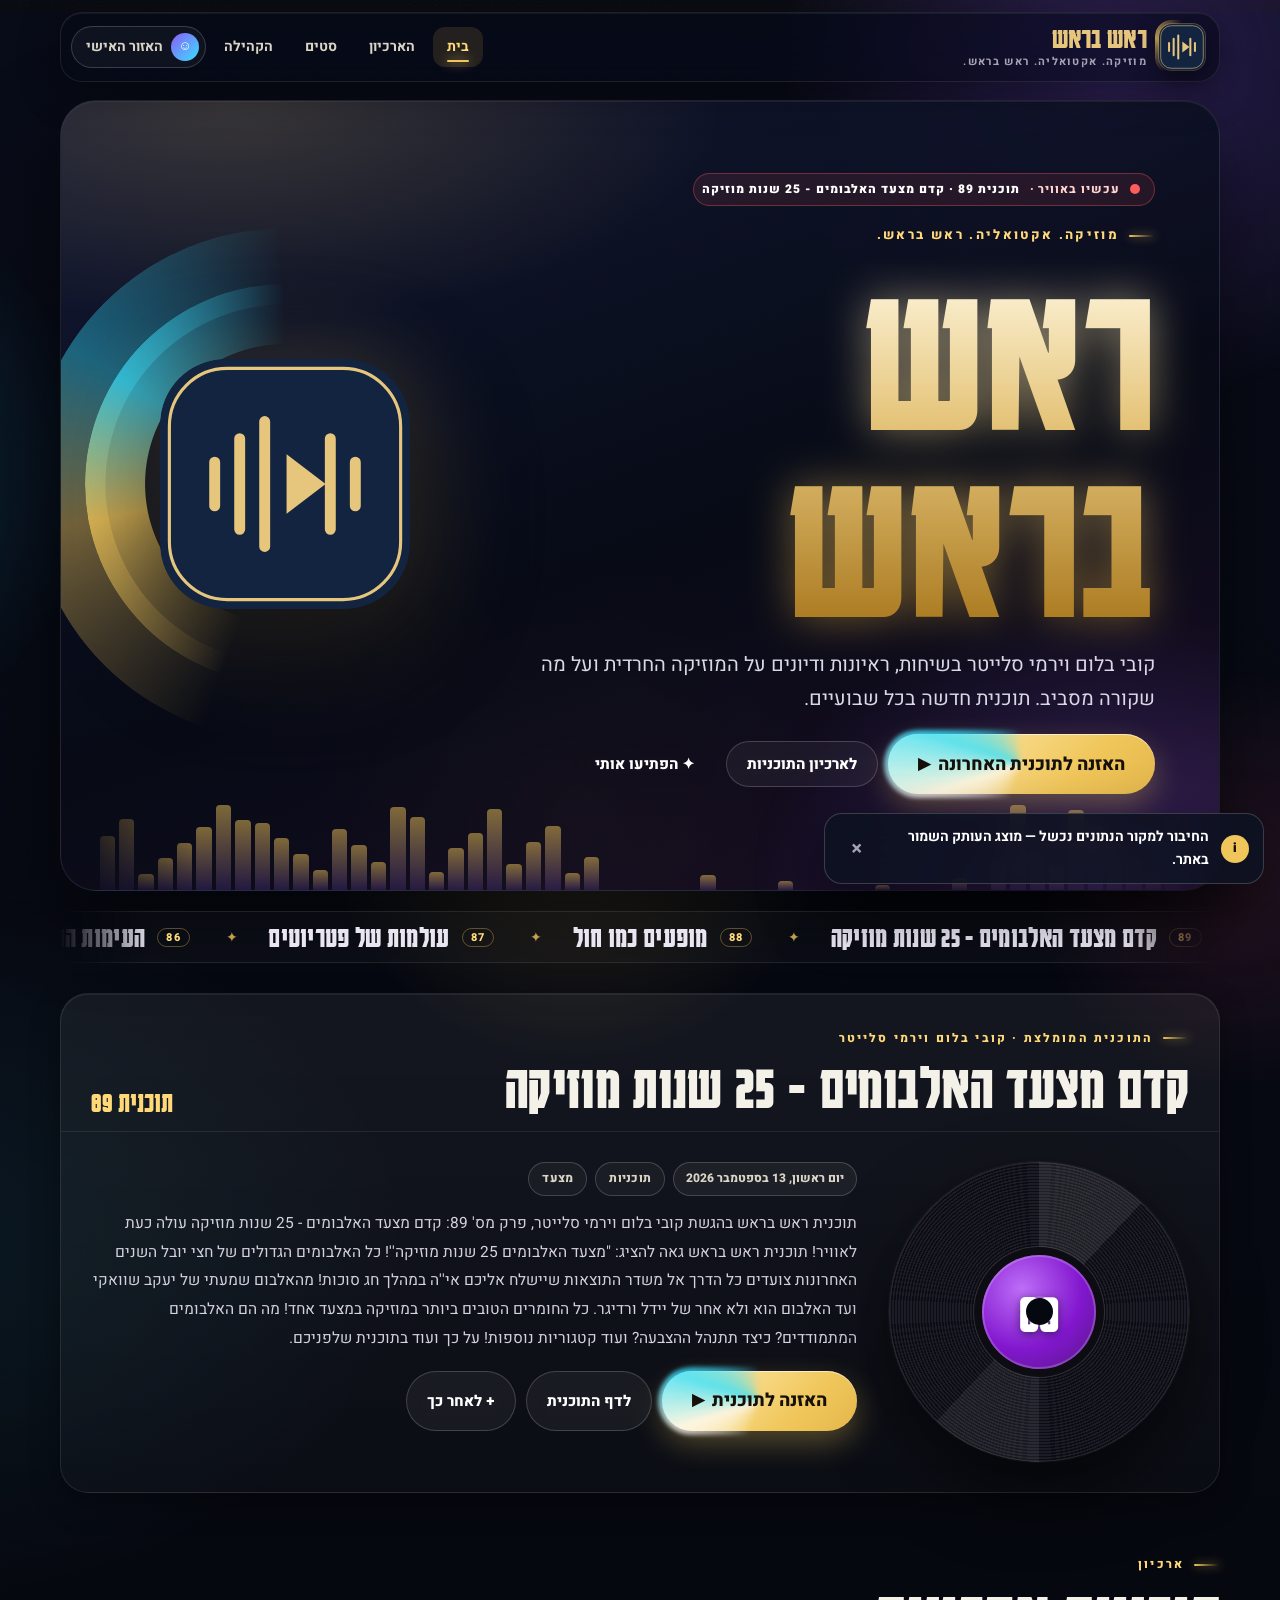
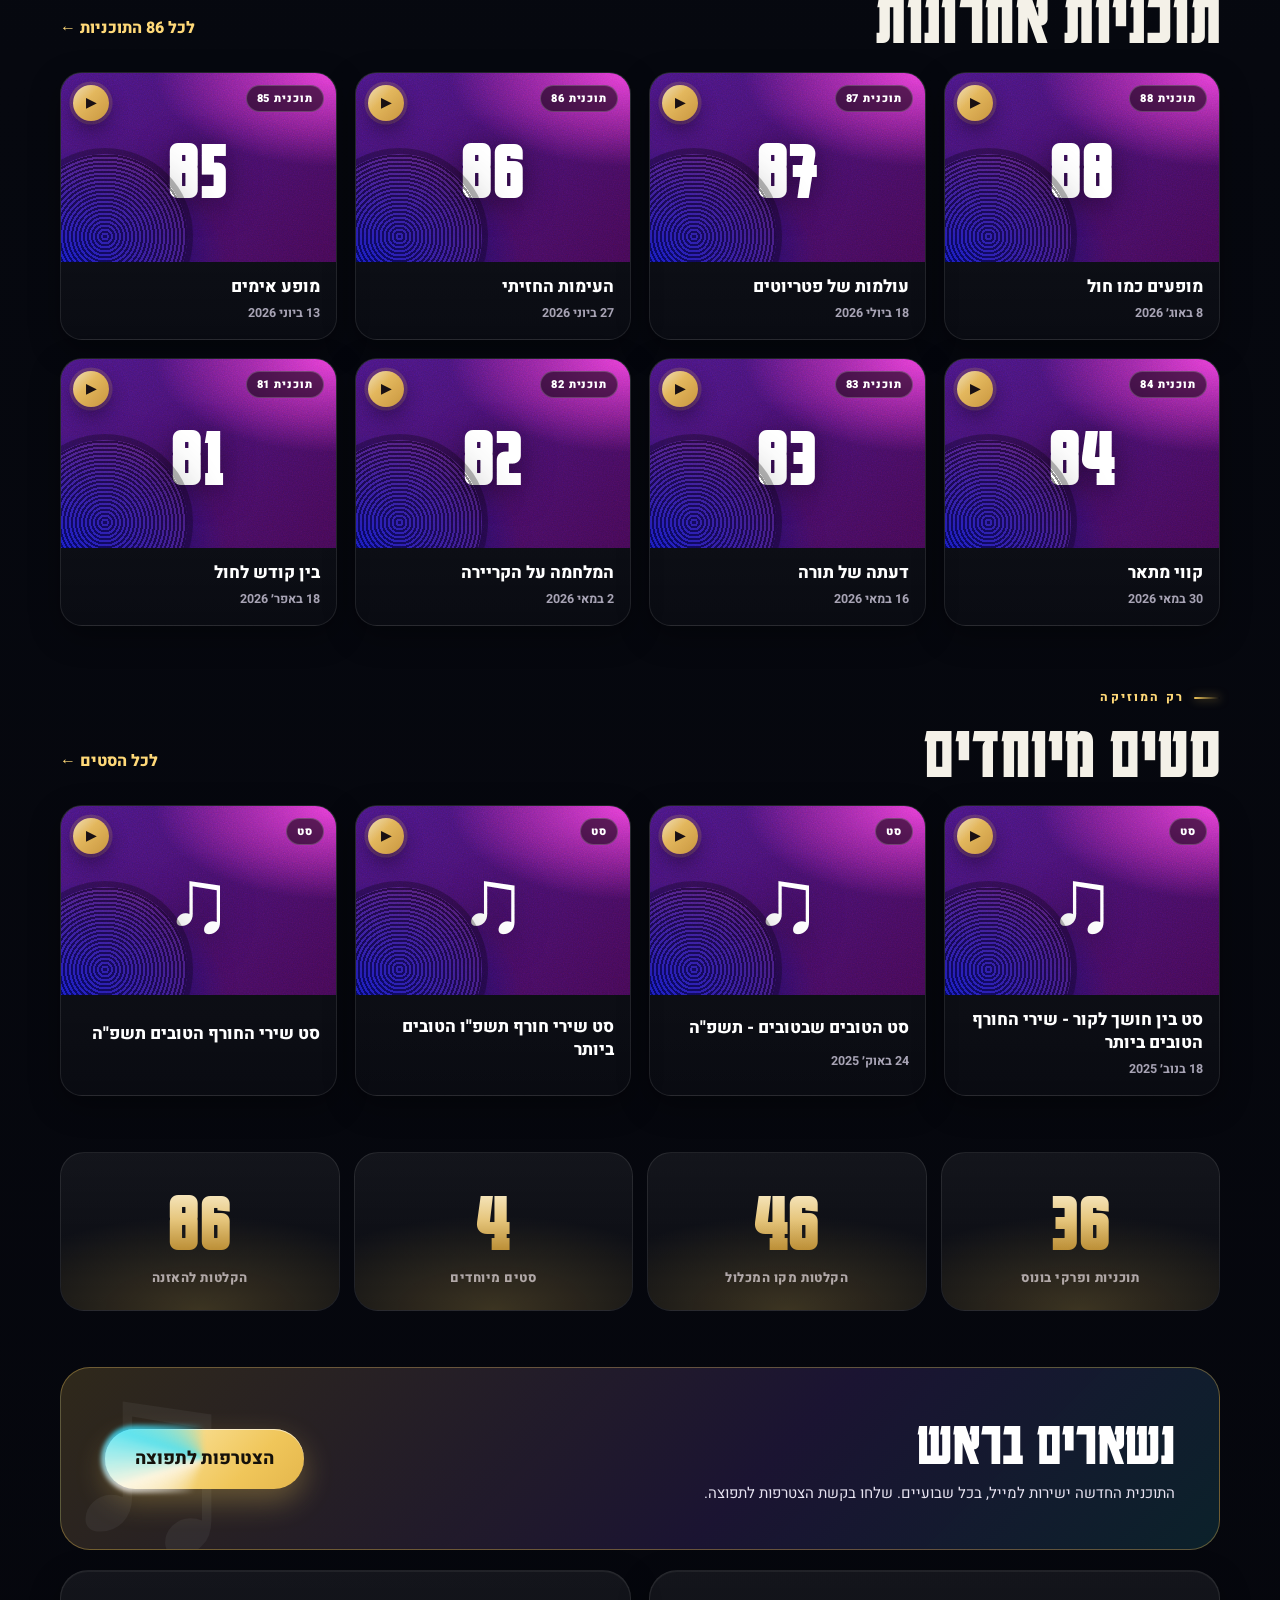
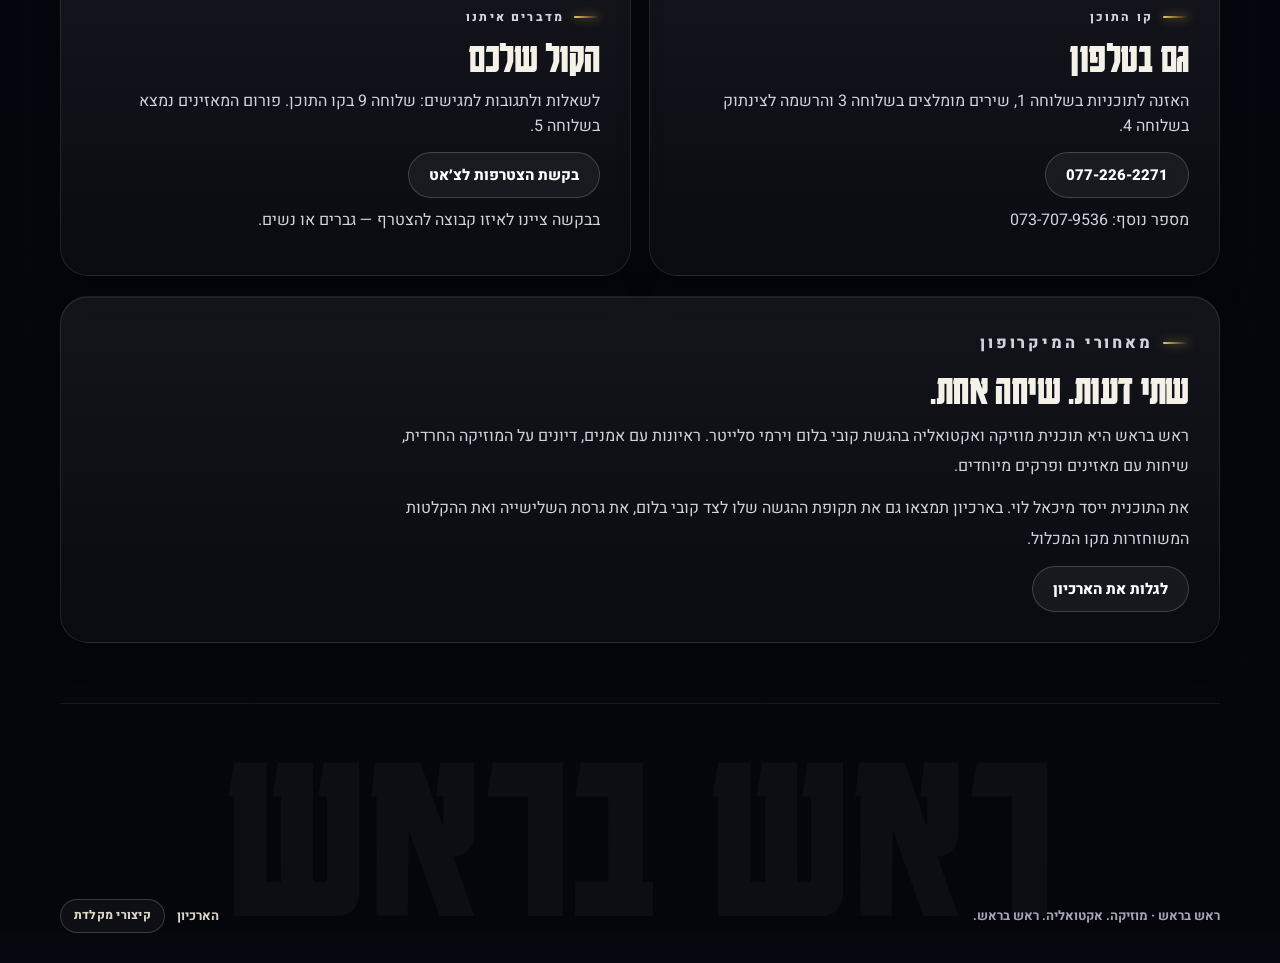
==== index.html @ 6ced5d0d "Night-studio redesign, in-site streaming of every recording, and a personal area Design: a dark "nig" ====
<!doctype html>
<html lang="he" dir="rtl">
<head>
  <meta charset="utf-8">
  <meta name="viewport" content="width=device-width, initial-scale=1, viewport-fit=cover">
  <title>ראש בראש — מוזיקה ואקטואליה</title>
  <meta name="description" content="ראש בראש: התוכנית האחרונה, הקלטות מהארכיון וסטים מיוחדים להאזנה.">
  <meta name="theme-color" content="#06080f">
  <meta property="og:title" content="ראש בראש — מוזיקה ואקטואליה">
  <meta property="og:description" content="כל התוכניות של ראש בראש במקום אחד.">
  <meta property="og:type" content="website">
  <link rel="icon" href="assets/img/medallion.svg" type="image/svg+xml">
  <link rel="apple-touch-icon" href="assets/img/medallion.svg">
  <link rel="manifest" href="manifest.webmanifest">
  <link rel="preconnect" href="https://fonts.googleapis.com">
  <link rel="preconnect" href="https://fonts.gstatic.com" crossorigin>
  <link rel="stylesheet" href="https://fonts.googleapis.com/css2?family=Heebo:wght@400;500;700;800;900&family=Karantina:wght@300;400;700&display=swap">
  <link rel="stylesheet" href="assets/css/rosh.css">
</head>
<body>
  <a class="skip-link" href="#main">דילוג לתוכן</a>
  <div class="shell">
    <div id="site-header"></div>

    <main id="main">
      <section class="hero" aria-labelledby="hero-title">
        <div class="hero-copy">
          <a class="hero-live" id="hero-live" href="#featured" hidden><i aria-hidden="true"></i>עכשיו באוויר · <b data-live-title></b></a>
          <p class="kicker"><span data-site-tagline>מוזיקה. אקטואליה. ראש בראש.</span></p>
          <h1 class="parade-title" id="hero-title">
            <span class="hero-line1 hero-title" data-text="ראש בראש" data-site-name>ראש בראש</span>
          </h1>
          <p class="lead" data-site-description>קובי בלום וירמי סלייטר — מוזיקה, אקטואליה וכל מה שביניהן.</p>
          <div class="actions hero-actions">
            <button type="button" class="btn xl primary" data-play-latest>האזנה לתוכנית האחרונה <span>▶</span></button>
            <a class="btn" href="archive.html">לארכיון התוכניות</a>
            <button type="button" class="btn ghost" data-random title="תוכנית אקראית (R)">✦ הפתיעו אותי</button>
          </div>
        </div>
        <div class="hero-visual" aria-hidden="true">
          <span class="hero-orbit two"></span>
          <span class="hero-orbit"></span>
          <img class="hero-logo" src="assets/img/medallion.svg" alt="" width="250" height="250">
        </div>
        <div class="hero-eq" id="hero-eq" aria-hidden="true"></div>
      </section>

      <div class="ticker" id="ticker" aria-hidden="true"></div>

      <section id="featured" aria-live="polite" data-reveal></section>
      <section id="resume"></section>
      <section id="recent" class="grid-section"></section>
      <section id="sets" class="grid-section"></section>
      <section id="stats"></section>
      <section id="follow"></section>
      <section id="about" class="card about-section" data-reveal><div class="card-body"><p class="kicker">מאחורי המיקרופון</p><h2>שתי דעות. שיחה אחת.</h2><p>ראש בראש היא תוכנית מוזיקה ואקטואליה בהגשת קובי בלום וירמי סלייטר. ראיונות עם אמנים, דיונים על המוזיקה החרדית, שיחות עם מאזינים ופרקים מיוחדים.</p><p>את התוכנית ייסד מיכאל לוי. בארכיון תמצאו גם את תקופת ההגשה שלו לצד קובי בלום, את גרסת השלישייה ואת ההקלטות המשוחזרות מקו המכלול.</p><a class="btn" href="archive.html">לגלות את הארכיון</a></div></section>
    </main>

    <div id="site-footer"></div>
  </div>

  <script src="assets/js/ui.js"></script>
  <script src="assets/js/store.js"></script>
  <script src="assets/js/player.js"></script>
  <script src="assets/js/home.js"></script>
  <script>if ("serviceWorker" in navigator && location.protocol === "https:") navigator.serviceWorker.register("sw.js").catch(() => {});</script>
</body>
</html>
---- assets/css/rosh.css ----
/* ראש בראש — מערכת העיצוב "אולפן לילה".
   רקע חצות עם זוהר נע, זהב חם, טיפוגרפיה ענקית (Karantina) וגוף ברור (Heebo),
   זכוכית כהה לכרטיסים, תקליט מסתובב בנגן, אקולייזר חי, ותנועה שמכבדת
   prefers-reduced-motion. תמה כהה בלבד. */

@property --a { syntax: '<angle>'; inherits: false; initial-value: 0deg; }

:root {
  --bg: #06080f;
  --bg-2: #0b1020;
  --panel: rgba(255, 255, 255, .045);
  --panel-2: rgba(255, 255, 255, .075);
  --panel2: rgba(255, 255, 255, .075);
  --panel-solid: #121729;
  --text: #f4f1e8;
  --muted: #a7a3b4;
  --ink-soft: #d9d4c6;
  --gold: #f0c65a;
  --gold-2: #e6c67d;
  --gold-ink: #ffd978;
  --gold-deep: #b8892a;
  --gold-hover: #ffe08a;
  --gold-selected: rgba(240, 198, 90, .12);
  --gold-tint: rgba(240, 198, 90, .16);
  --violet: #8b5cf6;
  --cyan: #38e1ff;
  --pink: #ff5c8a;
  --navy: #1b2a5a;
  --teal: #38e1ff;
  --teal-ink: #9df0ff;
  --teal-bg: rgba(56, 225, 255, .12);
  --teal-border: rgba(56, 225, 255, .35);
  --border: rgba(255, 255, 255, .09);
  --border-soft: rgba(255, 255, 255, .07);
  --border-strong: rgba(255, 255, 255, .18);
  --divider: rgba(255, 255, 255, .08);
  --success: #5ee6b8;
  --success-bg: rgba(94, 230, 184, .12);
  --success-border: rgba(94, 230, 184, .4);
  --error: #ff8f7a;
  --error-bg: rgba(255, 92, 92, .12);
  --error-border: rgba(255, 120, 100, .45);
  --error-solid: #ff6b5c;
  --progress: var(--gold);
  --progress-bg: rgba(255, 255, 255, .1);
  --focus: #38e1ff;

  --radius-10: 12px;
  --radius-13: 14px;
  --radius-14: 16px;
  --radius-17: 20px;
  --radius-25: 28px;
  --radius-pill: 999px;

  --shadow-card: 0 10px 30px rgba(0, 0, 0, .35);
  --shadow-card-hover: 0 24px 60px rgba(0, 0, 0, .5), 0 0 0 1px rgba(240, 198, 90, .35), 0 0 40px rgba(240, 198, 90, .18);
  --shadow-panel: 0 30px 80px rgba(0, 0, 0, .55);
  --shadow-dialog: 0 40px 120px rgba(0, 0, 0, .7);
  --shadow-header: 0 10px 40px rgba(0, 0, 0, .35);
  --shadow-button: 0 12px 30px rgba(240, 198, 90, .32);
  --shadow-notice: 0 24px 60px rgba(0, 0, 0, .6);
  --ring-selected: 0 0 0 3px rgba(240, 198, 90, .22);

  --space-10: 10px;
  --space-14: 14px;
  --space-16: 16px;

  --sans: "Heebo", "Segoe UI", Arial, sans-serif;
  --display: "Karantina", "Heebo", Impact, sans-serif;
  --serif: Georgia, "Times New Roman", serif;
  --mono: ui-monospace, Menlo, Consolas, monospace;

  --ease: cubic-bezier(.2, .8, .2, 1);
  --dock-height: 0px;
  color-scheme: dark;
}

*, *::before, *::after { box-sizing: border-box; }

html {
  background: var(--bg);
  -webkit-text-size-adjust: 100%;
  scroll-behavior: smooth;
  scroll-padding-top: 96px;
}

body {
  margin: 0;
  min-height: 100vh;
  padding-bottom: var(--dock-height);
  background: radial-gradient(1200px 700px at 90% -10%, rgba(139, 92, 246, .16), transparent 60%),
              radial-gradient(900px 600px at -10% 30%, rgba(56, 225, 255, .08), transparent 60%),
              linear-gradient(180deg, #080b17 0%, var(--bg) 40%, #05060c 100%);
  color: var(--text);
  font: 16px/1.6 var(--sans);
  font-weight: 400;
  overflow-x: hidden;
  isolation: isolate;
}

::selection { background: rgba(240, 198, 90, .85); color: #12100a; }

a { color: inherit; text-decoration: none; }
img { max-width: 100%; display: block; }
button { cursor: pointer; }
button, input, select, textarea { font: inherit; color: inherit; }
h1, h2, h3, h4 { margin: 0; font-weight: 900; line-height: 1.15; letter-spacing: -.01em; }
h1 { font-size: clamp(34px, 4.6vw, 56px); }
h2 { font-size: clamp(26px, 3.2vw, 38px); }
h3 { font-size: 20px; }
p { margin: 0 0 12px; }
mark { background: rgba(240, 198, 90, .35); color: #fff7dc; border-radius: 4px; padding: 0 2px; }
[hidden] { display: none !important; }
:focus-visible { outline: 2px solid var(--focus); outline-offset: 3px; border-radius: 6px; }

.visually-hidden {
  position: absolute !important; width: 1px; height: 1px; margin: -1px; padding: 0; overflow: hidden;
  clip: rect(0 0 0 0); white-space: nowrap; border: 0;
}
.skip-link {
  position: absolute; top: -60px; inset-inline-start: 16px; z-index: 100;
  padding: 10px 16px; border-radius: 10px; background: var(--gold); color: #12100a; font-weight: 900;
}
.skip-link:focus { top: 12px; }

/* ---------- שכבות רקע: זוהר צפוני נע + גרעיניות ---------- */

.aurora { position: fixed; inset: -20%; z-index: -2; pointer-events: none; overflow: hidden; }
.aurora i {
  position: absolute; display: block; border-radius: 50%; will-change: transform; opacity: .75;
  mix-blend-mode: screen; filter: saturate(1.2);
}
.aurora i:nth-child(1) { width: 60vmax; height: 60vmax; left: 55%; top: -10%; background: radial-gradient(circle at 50% 50%, rgba(139, 92, 246, .35), rgba(139, 92, 246, 0) 62%); animation: drift1 28s ease-in-out infinite alternate; }
.aurora i:nth-child(2) { width: 52vmax; height: 52vmax; left: -15%; top: 25%; background: radial-gradient(circle at 50% 50%, rgba(56, 225, 255, .22), rgba(56, 225, 255, 0) 62%); animation: drift2 34s ease-in-out infinite alternate; }
.aurora i:nth-child(3) { width: 46vmax; height: 46vmax; left: 30%; top: 55%; background: radial-gradient(circle at 50% 50%, rgba(240, 198, 90, .2), rgba(240, 198, 90, 0) 62%); animation: drift3 40s ease-in-out infinite alternate; }
.aurora i:nth-child(4) { width: 38vmax; height: 38vmax; left: 70%; top: 65%; background: radial-gradient(circle at 50% 50%, rgba(255, 92, 138, .16), rgba(255, 92, 138, 0) 62%); animation: drift1 46s ease-in-out infinite alternate-reverse; }
@keyframes drift1 { from { transform: translate3d(0, 0, 0) scale(1); } to { transform: translate3d(-12vw, 14vh, 0) scale(1.18); } }
@keyframes drift2 { from { transform: translate3d(0, 0, 0) scale(1.1); } to { transform: translate3d(16vw, -10vh, 0) scale(.9); } }
@keyframes drift3 { from { transform: translate3d(0, 0, 0) scale(.95); } to { transform: translate3d(-10vw, -16vh, 0) scale(1.2); } }

.grain {
  position: fixed; inset: 0; z-index: -1; pointer-events: none; opacity: .07; mix-blend-mode: soft-light;
  background-image: url("data:image/svg+xml;utf8,<svg xmlns='http://www.w3.org/2000/svg' width='220' height='220'><filter id='n'><feTurbulence type='fractalNoise' baseFrequency='.9' numOctaves='2' stitchTiles='stitch'/><feColorMatrix values='0 0 0 0 1 0 0 0 0 1 0 0 0 0 1 0 0 0 .6 0'/></filter><rect width='100%' height='100%' filter='url(%23n)'/></svg>");
  background-size: 220px 220px;
}

.spot {
  position: fixed; inset: 0; z-index: 0; pointer-events: none; mix-blend-mode: screen; opacity: .55;
  background: radial-gradient(420px circle at var(--mx, -999px) var(--my, -999px), rgba(240, 198, 90, .14), rgba(139, 92, 246, .06) 40%, transparent 70%);
  transition: opacity .4s;
}

/* ---------- מעטפת ---------- */

.shell { width: min(1240px, 100%); margin: 0 auto; padding: 0 clamp(16px, 4vw, 40px); position: relative; z-index: 1; }
main { display: block; min-height: 50vh; }
section[id] { scroll-margin-top: 110px; }

/* ---------- כותרת האתר ---------- */

.site-header {
  position: sticky; top: 12px; z-index: 40;
  display: flex; align-items: center; justify-content: space-between; gap: 14px;
  margin: 12px 0 10px; padding: 10px 14px 10px 10px;
  border: 1px solid var(--border); border-radius: 22px;
  background: rgba(8, 11, 22, .62);
  -webkit-backdrop-filter: blur(20px) saturate(1.4); backdrop-filter: blur(20px) saturate(1.4);
  box-shadow: var(--shadow-header), inset 0 1px 0 rgba(255, 255, 255, .06);
  transition: padding .35s var(--ease), border-color .35s, background .35s;
}
body.scrolled .site-header { padding: 6px 12px 6px 8px; border-color: var(--border-strong); background: rgba(8, 11, 22, .78); }
.brand { display: flex; align-items: center; gap: 12px; position: relative; padding-inline-end: 6px; }
.brand .logo-ring {
  position: absolute; inset-inline-start: -4px; top: 50%; width: 54px; height: 54px; margin-top: -27px; border-radius: 16px;
  background: conic-gradient(from var(--a), transparent 0 60%, rgba(240, 198, 90, .95) 80%, transparent 100%);
  animation: spin-a 5s linear infinite; opacity: .9; z-index: 0;
  -webkit-mask: radial-gradient(circle, transparent 0, transparent 22px, #000 23px); mask: radial-gradient(circle, transparent 0, transparent 22px, #000 23px);
}
.brand .logo-mark { position: relative; z-index: 1; width: 46px; height: 46px; border-radius: 13px; box-shadow: 0 8px 24px rgba(0, 0, 0, .5), 0 0 0 1px rgba(230, 198, 125, .35); transition: transform .5s var(--ease); }
.brand:hover .logo-mark { transform: rotate(-8deg) scale(1.06); }
.brand strong { display: block; font-family: var(--display); font-weight: 700; font-size: 30px; line-height: 1; letter-spacing: .01em; color: var(--gold-2); }
.brand small { display: block; font-size: 11px; font-weight: 700; color: var(--muted); letter-spacing: .12em; }
.site-nav { display: flex; align-items: center; gap: 4px; flex-wrap: wrap; }
.site-nav a, .site-nav button {
  display: inline-flex; align-items: center; min-height: 40px; padding: 6px 14px; border-radius: 12px;
  background: transparent; border: 0; color: var(--ink-soft); font-size: 14px; font-weight: 700; position: relative;
  transition: color .2s, background .2s;
}
.site-nav a:hover { color: #fff; background: rgba(255, 255, 255, .07); }
.site-nav a[aria-current="page"] { color: var(--gold-ink); background: var(--gold-selected); }
.site-nav a[aria-current="page"]::after { content: ""; position: absolute; inset-inline: 14px; bottom: 5px; height: 2px; border-radius: 2px; background: var(--gold); box-shadow: 0 0 12px var(--gold); }
.site-nav .admin-link { color: var(--muted); font-size: 12px; opacity: .8; }

/* ---------- טקסט תצוגה ---------- */

.kicker {
  display: inline-flex; align-items: center; gap: 10px; margin: 0 0 8px;
  font-size: 12px; font-weight: 800; letter-spacing: .18em; text-transform: uppercase; color: var(--gold-ink);
}
.kicker::before { content: ""; width: 26px; height: 2px; border-radius: 2px; background: linear-gradient(90deg, var(--gold), transparent); box-shadow: 0 0 10px rgba(240, 198, 90, .6); }
.display { font-family: var(--display); font-weight: 700; letter-spacing: .005em; line-height: .92; }
.grad-text { background: linear-gradient(180deg, #fff7dd 0%, var(--gold-2) 45%, #b07f21 100%); -webkit-background-clip: text; background-clip: text; color: transparent; -webkit-text-fill-color: transparent; }

/* ---------- גיבור ---------- */

.hero {
  position: relative; margin: 18px 0 30px; padding: clamp(28px, 6vw, 72px) clamp(20px, 5vw, 64px) clamp(60px, 8vw, 96px);
  border: 1px solid var(--border); border-radius: 36px; overflow: hidden;
  background: linear-gradient(160deg, rgba(20, 27, 58, .85), rgba(8, 11, 22, .9) 55%, rgba(30, 14, 40, .8));
  box-shadow: var(--shadow-panel), inset 0 1px 0 rgba(255, 255, 255, .07);
  display: grid; grid-template-columns: minmax(0, 1.35fr) minmax(220px, .65fr); gap: clamp(16px, 4vw, 48px); align-items: center;
}
.hero::before {
  content: ""; position: absolute; inset: -1px; pointer-events: none;
  background: radial-gradient(700px 320px at 15% 0%, rgba(240, 198, 90, .18), transparent 70%), radial-gradient(500px 400px at 90% 100%, rgba(139, 92, 246, .28), transparent 70%);
}
.hero-copy { position: relative; z-index: 2; }
.hero .kicker { font-size: 13px; }
.hero .kicker span { padding: 0; }
.parade-title { margin: 6px 0 4px; }
.hero-title, .parade-title .hero-line1 {
  display: block; position: relative; font-family: var(--display); font-weight: 700; line-height: .86; letter-spacing: .005em;
  font-size: clamp(88px, 17vw, 236px);
  background: linear-gradient(180deg, #fff8e2 0%, var(--gold-2) 42%, #a8771c 100%);
  -webkit-background-clip: text; background-clip: text; color: transparent; -webkit-text-fill-color: transparent;
  padding: 0; text-shadow: none;
}
.hero-title::after {
  content: attr(data-text); position: absolute; inset: 0; z-index: -1; pointer-events: none;
  background: linear-gradient(180deg, #fff2c4, #c9962c); -webkit-background-clip: text; background-clip: text; color: transparent; -webkit-text-fill-color: transparent;
  filter: blur(22px); opacity: .55;
}
.hero .lead { color: #d9d8e6; margin: 14px 0 0; max-width: 620px; font-size: clamp(16px, 1.6vw, 20px); line-height: 1.7; }
.hero-actions { margin-top: 26px; display: flex; flex-wrap: wrap; gap: 12px; align-items: center; }
.hero-live {
  display: inline-flex; align-items: center; gap: 10px; margin: 0 0 14px; padding: 6px 14px 6px 8px; max-width: 100%;
  white-space: nowrap; overflow: hidden; text-overflow: ellipsis;
  border: 1px solid rgba(255, 92, 92, .35); border-radius: 999px; background: rgba(255, 92, 92, .1);
  color: #ffd3cc; font-size: 12px; font-weight: 800; letter-spacing: .08em;
}
.hero-live i { width: 10px; height: 10px; border-radius: 50%; background: #ff5c5c; box-shadow: 0 0 0 0 rgba(255, 92, 92, .7); animation: pulse-dot 1.6s ease-out infinite; }
.hero-live b { color: #fff; font-weight: 900; overflow: hidden; text-overflow: ellipsis; }
@keyframes pulse-dot { 0% { box-shadow: 0 0 0 0 rgba(255, 92, 92, .7); } 70% { box-shadow: 0 0 0 12px rgba(255, 92, 92, 0); } 100% { box-shadow: 0 0 0 0 rgba(255, 92, 92, 0); } }

.hero-visual { position: relative; z-index: 1; display: grid; place-items: center; min-height: 260px; }
.hero-logo {
  width: clamp(150px, 20vw, 250px); height: auto; float: none; margin: 0; position: relative; z-index: 2;
  border-radius: 26%; filter: drop-shadow(0 30px 50px rgba(0, 0, 0, .6)) drop-shadow(0 0 40px rgba(230, 198, 125, .25));
  animation: float 7s ease-in-out infinite;
}
@keyframes float { 0%, 100% { transform: translateY(0) rotate(-3deg); } 50% { transform: translateY(-16px) rotate(3deg); } }
.hero-orbit {
  position: absolute; width: clamp(240px, 32vw, 400px); aspect-ratio: 1; border-radius: 50%;
  background: conic-gradient(from var(--a), transparent 0 55%, rgba(240, 198, 90, .9) 72%, rgba(56, 225, 255, .8) 84%, transparent 100%);
  -webkit-mask: radial-gradient(circle, transparent 0, transparent calc(50% - 2px), #000 calc(50% - 1px)); mask: radial-gradient(circle, transparent 0, transparent calc(50% - 2px), #000 calc(50% - 1px));
  animation: spin-a 9s linear infinite; opacity: .9; z-index: 1;
}
.hero-orbit.two { width: clamp(300px, 40vw, 520px); animation-duration: 16s; animation-direction: reverse; opacity: .5; }
@keyframes spin-a { to { --a: 360deg; } }

/* אקולייזר חי */
.eq { display: flex; align-items: flex-end; gap: 3px; height: 64px; }
.eq i { flex: 1; min-width: 3px; height: var(--hh, 40%); border-radius: 3px 3px 0 0; background: linear-gradient(180deg, var(--gold) 0%, rgba(240, 198, 90, .25) 100%); transform-origin: bottom; animation: eq var(--p, 1s) ease-in-out var(--d, 0s) infinite alternate; opacity: .65; }
@keyframes eq { from { transform: scaleY(.25); } to { transform: scaleY(1); } }
.hero-eq { position: absolute; inset-inline: 0; bottom: 0; height: 90px; padding: 0 clamp(16px, 3vw, 40px); display: flex; align-items: flex-end; gap: 4px; opacity: .5; -webkit-mask: linear-gradient(90deg, transparent, #000 12%, #000 88%, transparent); mask: linear-gradient(90deg, transparent, #000 12%, #000 88%, transparent); pointer-events: none; z-index: 0; }
.hero-eq i { flex: 1; height: var(--hh, 40%); border-radius: 4px 4px 0 0; background: linear-gradient(180deg, var(--gold), rgba(139, 92, 246, .35)); transform-origin: bottom; animation: eq var(--p, 1s) ease-in-out var(--d, 0s) infinite alternate; }
body.is-playing .hero-eq { opacity: .95; }
body:not(.is-playing) .hero-eq i { animation-duration: calc(var(--p, 1s) * 2.4); }

/* סרט נע */
.ticker {
  position: relative; margin: -10px 0 30px; padding: 10px 0; overflow: hidden; white-space: nowrap;
  border-block: 1px solid var(--border); background: rgba(255, 255, 255, .025);
  -webkit-mask: linear-gradient(90deg, transparent, #000 8%, #000 92%, transparent); mask: linear-gradient(90deg, transparent, #000 8%, #000 92%, transparent);
}
.ticker-track { display: inline-flex; gap: 0; animation: ticker 70s linear infinite; will-change: transform; }
.ticker:hover .ticker-track { animation-play-state: paused; }
.ticker a { display: inline-flex; align-items: center; gap: 12px; padding: 0 18px; font-family: var(--display); font-size: 30px; line-height: 1; color: #e9e6f2; letter-spacing: .01em; transition: color .2s; }
.ticker a:hover { color: var(--gold-ink); }
.ticker a b { font-weight: 700; }
.ticker a small { font-family: var(--sans); font-size: 11px; font-weight: 800; letter-spacing: .12em; color: var(--gold-ink); padding: 3px 8px; border: 1px solid rgba(240, 198, 90, .35); border-radius: 999px; }
.ticker a::after { content: "✦"; color: var(--gold); margin-inline-start: 18px; font-size: 14px; opacity: .8; }
@keyframes ticker { from { transform: translateX(0); } to { transform: translateX(50%); } }

/* ---------- כפתורים ---------- */

.btn {
  display: inline-flex; align-items: center; justify-content: center; gap: 8px;
  min-height: 46px; padding: 10px 20px;
  border: 1px solid var(--border-strong); border-radius: 999px;
  background: rgba(255, 255, 255, .05); color: #fff;
  font-size: 15px; font-weight: 800; line-height: 1.2; white-space: nowrap;
  transition: transform .25s var(--ease), background .2s, border-color .2s, box-shadow .25s, color .2s;
  -webkit-backdrop-filter: blur(8px); backdrop-filter: blur(8px);
}
.btn:hover { background: rgba(255, 255, 255, .1); border-color: rgba(255, 255, 255, .3); transform: translateY(-2px); }
.btn:active { transform: translateY(0) scale(.98); }
.btn[disabled], .btn[aria-disabled="true"] { opacity: .5; pointer-events: none; }
.btn span { font-size: .9em; }
.btn.primary, .btn.gold {
  position: relative; border: 0; color: #15110a;
  background: linear-gradient(135deg, #fff1bd 0%, var(--gold) 35%, #d4a23a 70%, #f5d47a 100%);
  background-size: 200% 200%; box-shadow: var(--shadow-button), inset 0 1px 0 rgba(255, 255, 255, .6);
  animation: sheen 6s ease-in-out infinite;
}
.btn.primary:hover, .btn.gold:hover { box-shadow: 0 16px 40px rgba(240, 198, 90, .45), inset 0 1px 0 rgba(255, 255, 255, .7); transform: translateY(-3px); }
@keyframes sheen { 0%, 100% { background-position: 0% 50%; } 50% { background-position: 100% 50%; } }
.btn.xl { min-height: 60px; padding: 14px 30px; font-size: 18px; }
.btn.xl.primary::before {
  content: ""; position: absolute; inset: -4px; border-radius: inherit; z-index: -1;
  background: conic-gradient(from var(--a), transparent 0 55%, rgba(255, 255, 255, .9) 70%, var(--cyan) 80%, transparent 100%);
  animation: spin-a 3.5s linear infinite; opacity: .8; filter: blur(2px);
}
.btn.small { min-height: 36px; padding: 6px 14px; font-size: 13px; }
.btn.danger { border-color: var(--error-border); color: var(--error); background: var(--error-bg); }
.btn.ghost { background: transparent; border-color: transparent; }
.btn.ghost:hover { background: rgba(255, 255, 255, .07); }

.icon-btn {
  display: inline-grid; place-items: center; width: 40px; height: 40px; padding: 0;
  border: 1px solid var(--border-strong); border-radius: 50%; background: rgba(255, 255, 255, .05); color: #fff;
  font-size: 14px; font-weight: 900; line-height: 1;
  transition: transform .2s var(--ease), background .2s, border-color .2s, box-shadow .2s;
}
.icon-btn:hover { background: rgba(255, 255, 255, .12); transform: translateY(-1px); }
.icon-btn.gold { border-color: rgba(240, 198, 90, .5); color: var(--gold-ink); background: var(--gold-selected); }
.icon-btn.solid { border: 0; background: linear-gradient(135deg, #fff1bd, var(--gold) 40%, #d4a23a); color: #15110a; box-shadow: var(--shadow-button); }
.icon-btn.solid:hover { box-shadow: 0 14px 34px rgba(240, 198, 90, .45); }

.chip {
  display: inline-flex; align-items: center; gap: 6px; min-height: 34px; padding: 6px 13px;
  border: 1px solid var(--border-strong); border-radius: 999px; background: rgba(255, 255, 255, .04);
  color: var(--ink-soft); font-size: 12px; font-weight: 800; letter-spacing: .02em;
  transition: background .2s, border-color .2s, color .2s, transform .2s, box-shadow .2s;
}
.chip:hover { background: rgba(255, 255, 255, .1); color: #fff; transform: translateY(-1px); }
.chip[aria-pressed="true"] { background: var(--gold); border-color: var(--gold); color: #15110a; box-shadow: 0 0 22px rgba(240, 198, 90, .45); }
.chip[data-season][style] { --c: hsl(var(--h) 90% 66%); }
.chip[data-season][style]::before { content: ""; width: 8px; height: 8px; border-radius: 50%; background: var(--c); box-shadow: 0 0 10px var(--c); }
.chip[data-season][style][aria-pressed="true"] { background: hsl(var(--h) 80% 60%); border-color: hsl(var(--h) 80% 60%); box-shadow: 0 0 24px hsl(var(--h) 80% 60% / .55); color: #0b0d14; }
.chip[data-season][style][aria-pressed="true"]::before { background: #0b0d14; box-shadow: none; }

.pill {
  display: inline-flex; align-items: center; gap: 6px; padding: 5px 12px;
  border: 1px solid var(--border-strong); border-radius: 999px; background: rgba(255, 255, 255, .05);
  font-size: 12px; font-weight: 800; color: var(--ink-soft);
}
.pill.teal { border-color: var(--teal-border); background: var(--teal-bg); color: var(--teal-ink); }
.pill.navy { border-color: rgba(139, 92, 246, .5); background: rgba(139, 92, 246, .16); color: #d9c9ff; }
.pill.gold { border-color: rgba(240, 198, 90, .5); background: var(--gold-selected); color: var(--gold-ink); }

.segmented { display: inline-flex; padding: 3px; border: 1px solid var(--border-strong); border-radius: 999px; background: rgba(255, 255, 255, .04); }
.segmented button { min-height: 30px; padding: 4px 12px; border: 0; border-radius: 999px; background: transparent; color: var(--muted); font-size: 12px; font-weight: 800; transition: background .2s, color .2s; }
.segmented button[aria-pressed="true"] { background: rgba(255, 255, 255, .14); color: #fff; }

.toggle { min-height: 34px; padding: 5px 14px; border: 1px solid var(--border-strong); border-radius: 999px; background: rgba(255, 255, 255, .04); color: var(--muted); font-size: 12px; font-weight: 800; }
.toggle.on { border-color: var(--success-border); background: var(--success-bg); color: var(--success); }

.actions { display: flex; flex-wrap: wrap; gap: 10px; margin-top: 18px; }

/* ---------- כרטיסים ---------- */

.card {
  position: relative; border: 1px solid var(--border); border-radius: var(--radius-25);
  background: linear-gradient(180deg, rgba(255, 255, 255, .06), rgba(255, 255, 255, .025));
  box-shadow: var(--shadow-card), inset 0 1px 0 rgba(255, 255, 255, .06);
}
.card + .card { margin-top: 18px; }
.card-body { padding: clamp(18px, 3vw, 30px); }
.card-foot { display: flex; flex-wrap: wrap; gap: 10px; justify-content: flex-end; padding: 16px 22px; border-top: 1px solid var(--divider); }
.section-title {
  display: flex; align-items: flex-end; justify-content: space-between; gap: 16px; flex-wrap: wrap;
  padding: clamp(18px, 3vw, 28px) clamp(18px, 3vw, 30px) 14px; border-bottom: 1px solid var(--divider);
}
.section-title h1, .section-title h2 { font-family: var(--display); font-weight: 700; font-size: clamp(40px, 5vw, 64px); line-height: .95; letter-spacing: .005em; }
.section-title > strong { font-family: var(--display); font-size: 30px; color: var(--gold-ink); font-weight: 700; line-height: 1; }
.grid-section { margin: 56px 0; }
.grid-head { display: flex; align-items: flex-end; justify-content: space-between; gap: 16px; flex-wrap: wrap; margin: 0 0 20px; }
.grid-head h2 { font-family: var(--display); font-weight: 700; font-size: clamp(44px, 6vw, 80px); line-height: .9; letter-spacing: .005em; }
.grid-head > a { font-weight: 800; color: var(--gold-ink); padding: 8px 0; border-bottom: 2px solid transparent; transition: border-color .2s; }
.grid-head > a:hover { border-color: var(--gold); }

.desc { color: #d5d2e0; line-height: 1.85; white-space: pre-line; font-size: 15.5px; }
.meta { display: flex; flex-wrap: wrap; gap: 8px; margin: 0 0 14px; }

/* ---------- רשת התוכניות ---------- */

.ep-grid { display: grid; grid-template-columns: repeat(auto-fill, minmax(230px, 1fr)); gap: 18px; perspective: 1200px; }
.ep-card {
  position: relative; display: grid; grid-template-rows: auto auto auto; gap: 4px; padding: 0 0 16px;
  border: 1px solid var(--border); border-radius: 22px; overflow: hidden; isolation: isolate;
  background: linear-gradient(180deg, rgba(255, 255, 255, .06), rgba(255, 255, 255, .02));
  box-shadow: var(--shadow-card); transform-style: preserve-3d;
  transition: transform .5s var(--ease), box-shadow .5s var(--ease), border-color .3s;
}
.ep-card:hover, .ep-card:focus-visible { transform: translateY(-8px) rotateX(3deg) scale(1.015); box-shadow: var(--shadow-card-hover); border-color: rgba(240, 198, 90, .5); z-index: 2; }
.ep-grid:hover .ep-card:not(:hover) { opacity: .72; }
.ep-card .ep-cover, .ep-card .cover-fallback { width: 100%; aspect-ratio: 1.45; object-fit: cover; margin: 0 0 10px; border-radius: 0; }
.cover-fallback {
  --h: 268;
  position: relative; display: grid; place-items: center; overflow: hidden;
  background:
    radial-gradient(120% 90% at 100% 0%, hsl(calc(var(--h) + 40) 95% 62% / .9), transparent 55%),
    radial-gradient(100% 100% at 0% 100%, hsl(calc(var(--h) - 30) 90% 40% / .95), transparent 60%),
    linear-gradient(135deg, hsl(var(--h) 70% 30%), hsl(calc(var(--h) + 20) 80% 18%));
  color: #fff; font-family: var(--display); font-weight: 700; font-size: 84px; line-height: 1;
  text-shadow: 0 6px 30px rgba(0, 0, 0, .5);
}
.cover-fallback::before {
  content: ""; position: absolute; inset: 0; opacity: .5; mix-blend-mode: overlay; pointer-events: none;
  background-image: url("data:image/svg+xml;utf8,<svg xmlns='http://www.w3.org/2000/svg' width='160' height='160'><filter id='n'><feTurbulence type='fractalNoise' baseFrequency='.8' numOctaves='2'/></filter><rect width='100%' height='100%' filter='url(%23n)' opacity='.8'/></svg>");
}
.cover-fallback::after {
  content: ""; position: absolute; width: 60%; aspect-ratio: 1; border-radius: 50%; inset-inline-end: -14%; bottom: -30%;
  background: repeating-radial-gradient(circle, rgba(0, 0, 0, .55) 0 2px, rgba(255, 255, 255, .08) 2px 4px);
  box-shadow: 0 0 0 6px rgba(0, 0, 0, .35), 0 20px 50px rgba(0, 0, 0, .5); opacity: .8;
}
.ep-card .cover-fallback { font-size: clamp(64px, 7vw, 96px); }
.ep-card .ep-num { position: absolute; top: 12px; inset-inline-start: 12px; z-index: 2; padding: 4px 10px; border-radius: 999px; background: rgba(0, 0, 0, .55); -webkit-backdrop-filter: blur(6px); backdrop-filter: blur(6px); color: #fff; font-size: 11px; font-weight: 900; letter-spacing: .08em; border: 1px solid rgba(255, 255, 255, .2); }
.ep-card .ep-badge {
  position: absolute; top: 10px; inset-inline-end: 10px; z-index: 2; display: grid; place-items: center; width: 40px; height: 40px; border-radius: 50%;
  background: linear-gradient(135deg, #fff1bd, var(--gold) 40%, #d4a23a); color: #15110a; font-style: normal; font-size: 14px; font-weight: 900;
  box-shadow: 0 10px 24px rgba(0, 0, 0, .45), 0 0 0 4px rgba(240, 198, 90, .2); transform: scale(.9); opacity: .92; transition: transform .3s var(--ease), opacity .3s;
}
.ep-card:hover .ep-badge { transform: scale(1.06); opacity: 1; }
.ep-card .ep-badge.gold { background: #fff; }
.ep-card b { display: block; padding: 0 16px; font-size: 17px; font-weight: 800; line-height: 1.35; color: #fff; }
.ep-card small { display: block; padding: 0 16px; font-size: 12.5px; font-weight: 700; color: var(--muted); }
.ep-card .ep-meta { display: block; padding: 4px 16px 0; font-size: 12px; font-weight: 800; color: var(--gold-ink); }
.ep-card .resume { position: absolute; inset-inline: 0; bottom: 0; height: 4px; background: rgba(255, 255, 255, .1); }
.ep-card .resume i { display: block; height: 100%; background: linear-gradient(90deg, var(--gold), var(--cyan)); box-shadow: 0 0 12px var(--gold); }
.ep-card.current { border-color: var(--gold); box-shadow: 0 0 0 1px var(--gold), 0 0 40px rgba(240, 198, 90, .3); }
.ep-card.current::after { content: "מתנגן"; position: absolute; bottom: 12px; inset-inline-end: 14px; font-size: 11px; font-weight: 900; color: var(--gold-ink); letter-spacing: .1em; }

/* ---------- שורות ---------- */

.row-list { display: grid; gap: 8px; }
.row {
  display: flex; align-items: center; gap: 12px; padding: 8px 12px 8px 10px;
  border: 1px solid var(--border); border-radius: 18px; background: rgba(255, 255, 255, .035);
  transition: background .2s, border-color .2s, transform .25s var(--ease);
}
.row:hover { background: rgba(255, 255, 255, .07); border-color: var(--border-strong); transform: translateX(-3px); }
.row.selected, .row[aria-current="true"] { border-color: rgba(240, 198, 90, .6); background: var(--gold-selected); box-shadow: var(--ring-selected); }
.row-main { flex: 1; display: flex; align-items: center; gap: 12px; min-width: 0; padding: 4px 0; border: 0; background: none; text-align: start; color: inherit; }
.row-main:disabled { cursor: default; opacity: .8; }
.row-main > i, .row-main .n {
  flex: none; display: grid; place-items: center; width: 40px; height: 40px; border-radius: 50%;
  background: rgba(255, 255, 255, .08); border: 1px solid var(--border-strong); color: var(--gold-ink); font-style: normal; font-size: 13px; font-weight: 900;
  transition: background .2s, color .2s, transform .2s;
}
.row-main:hover > i, .row-main:hover .n { background: var(--gold); color: #15110a; border-color: var(--gold); transform: scale(1.06); }
.row .txt { min-width: 0; display: grid; gap: 2px; }
.row .txt b { font-size: 15px; font-weight: 800; color: #fff; overflow: hidden; text-overflow: ellipsis; white-space: nowrap; }
.row .txt small { font-size: 12px; font-weight: 700; color: var(--muted); overflow: hidden; text-overflow: ellipsis; white-space: nowrap; }
.row .time { flex: none; font-family: var(--mono); font-size: 12px; font-weight: 700; color: var(--muted); direction: ltr; padding: 4px 10px; border-radius: 999px; background: rgba(255, 255, 255, .05); }
.row[aria-current="true"] .n { background: var(--gold); color: #15110a; border-color: var(--gold); }
.row[aria-current="true"] .n span { display: none; }
.row[aria-current="true"] .n::before { content: ""; width: 14px; height: 14px; background: linear-gradient(90deg, #15110a 0 3px, transparent 3px 5.5px, #15110a 5.5px 8.5px, transparent 8.5px 11px, #15110a 11px 14px); animation: eq-tiny .7s ease-in-out infinite alternate; }
@keyframes eq-tiny { from { transform: scaleY(.4); } to { transform: scaleY(1); } }

/* ---------- רשימת שירים בתוך תוכנית ---------- */

.tracks fieldset { margin: 0; padding: 0; border: 0; display: grid; gap: 8px; }
.tracks legend { display: flex; align-items: baseline; gap: 12px; flex-wrap: wrap; padding: 0; margin: 0 0 12px; }
.tracks legend b { font-family: var(--display); font-size: 36px; font-weight: 700; line-height: 1; color: #fff; }
.tracks legend small { font-size: 12.5px; font-weight: 700; color: var(--muted); }

/* ---------- דף תוכנית ---------- */

.ep-hero { display: grid; grid-template-columns: minmax(200px, 300px) minmax(0, 1fr); gap: clamp(18px, 3vw, 32px); padding: clamp(18px, 3vw, 30px); align-items: start; }
.ep-hero .cover { position: relative; }
.ep-hero .cover img, .ep-hero .cover-fallback { width: 100%; aspect-ratio: 1; border-radius: 22px; object-fit: cover; box-shadow: 0 30px 60px rgba(0, 0, 0, .55); }
.ep-hero .cover-fallback { min-height: 0; font-size: clamp(80px, 9vw, 130px); }
.ep-hero h1 { font-family: var(--display); font-size: clamp(44px, 6vw, 84px); font-weight: 700; line-height: .95; }
.now-playing-strip {
  display: flex; align-items: center; gap: 14px; flex-wrap: wrap; margin: 0 clamp(18px, 3vw, 30px) 10px; padding: 12px 18px;
  border: 1px solid rgba(240, 198, 90, .45); border-radius: 16px; background: var(--gold-selected); color: var(--gold-ink); font-size: 13px; font-weight: 800;
}
.now-playing-strip b { color: #fff; }
.prevnext { display: grid; grid-template-columns: 1fr 1fr; gap: 14px; margin: 18px 0 40px; }
.prevnext a {
  display: grid; gap: 4px; padding: 16px 20px; border: 1px solid var(--border); border-radius: 20px; background: rgba(255, 255, 255, .04);
  transition: background .2s, border-color .2s, transform .25s var(--ease);
}
.prevnext a:hover { background: rgba(255, 255, 255, .08); border-color: var(--gold); transform: translateY(-3px); }
.prevnext a:last-child { text-align: end; }
.prevnext small { font-size: 11px; font-weight: 800; letter-spacing: .12em; color: var(--gold-ink); }
.prevnext b { font-size: 16px; color: #fff; }

/* תקליט מסתובב */
.vinyl {
  --label: 268;
  position: relative; width: 100%; aspect-ratio: 1; border-radius: 50%; overflow: hidden;
  background: repeating-radial-gradient(circle at 50% 50%, #0c0c12 0 1.5px, #1c1c26 1.5px 3px), #0c0c12;
  box-shadow: 0 30px 70px rgba(0, 0, 0, .6), inset 0 0 0 1px rgba(255, 255, 255, .06), 0 0 0 1px rgba(255, 255, 255, .06);
  animation: spin 4s linear infinite paused;
}
.vinyl::before {
  content: ""; position: absolute; inset: 0; border-radius: 50%;
  background: conic-gradient(from 0deg, rgba(255, 255, 255, .08) 0 12%, transparent 12% 50%, rgba(255, 255, 255, .06) 50% 62%, transparent 62% 100%);
}
.vinyl::after {
  content: attr(data-num); position: absolute; inset: 31%; border-radius: 50%; display: grid; place-items: center;
  background: radial-gradient(circle at 35% 30%, hsl(var(--label) 90% 70%), hsl(var(--label) 80% 45%) 55%, hsl(var(--label) 70% 30%));
  color: #fff; font-family: var(--display); font-size: clamp(38px, 4.5vw, 64px); font-weight: 700; text-shadow: 0 2px 10px rgba(0, 0, 0, .5);
  box-shadow: inset 0 0 0 2px rgba(255, 255, 255, .2), 0 0 0 8px #0c0c12, 0 0 0 9px rgba(255, 255, 255, .08);
}
.vinyl i { position: absolute; left: 50%; top: 50%; width: 9%; aspect-ratio: 1; margin: -4.5% 0 0 -4.5%; border-radius: 50%; background: #06080f; z-index: 2; box-shadow: 0 0 0 2px rgba(255, 255, 255, .15); }
body.is-playing .vinyl.live { animation-play-state: running; }
@keyframes spin { to { transform: rotate(360deg); } }

/* ---------- חיפוש וסינון ---------- */

.search-box {
  display: flex; align-items: center; gap: 12px; padding: 6px 8px 6px 16px;
  border: 1px solid var(--border-strong); border-radius: 999px; background: rgba(255, 255, 255, .05);
  transition: border-color .2s, box-shadow .3s, background .2s;
}
.search-box:focus-within { border-color: var(--gold); box-shadow: 0 0 0 4px rgba(240, 198, 90, .18), 0 0 40px rgba(240, 198, 90, .2); background: rgba(255, 255, 255, .08); }
.search-box .search-glyph { color: var(--gold-ink); font-size: 20px; }
.search-box input { flex: 1; min-width: 0; min-height: 46px; padding: 8px 4px; border: 0; background: transparent; color: #fff; font-size: 17px; font-weight: 600; outline: none; }
.search-box input::placeholder { color: var(--muted); }
.search-box kbd { padding: 3px 9px; border: 1px solid var(--border-strong); border-radius: 8px; background: rgba(0, 0, 0, .3); color: var(--muted); font: 700 11px var(--mono); }
.filters { display: flex; flex-wrap: wrap; align-items: center; gap: 8px; margin: 16px 0 22px; }
.filters .spacer { flex: 1; }
.filters .count { font-size: 12px; font-weight: 800; color: var(--muted); }

.song-hits { display: grid; gap: 8px; }
.song-hit {
  display: flex; align-items: center; gap: 12px; padding: 8px 12px 8px 10px;
  border: 1px solid var(--border); border-radius: 18px; background: rgba(255, 255, 255, .035);
  transition: background .2s, border-color .2s, transform .25s var(--ease);
}
.song-hit:hover { background: rgba(255, 255, 255, .07); border-color: var(--gold); transform: translateX(-3px); }
.song-hit .txt { flex: 1; min-width: 0; display: grid; gap: 2px; }
.song-hit .txt b { font-size: 15px; color: #fff; overflow: hidden; text-overflow: ellipsis; white-space: nowrap; }
.song-hit .txt small { font-size: 12px; font-weight: 700; color: var(--muted); }
.song-hit .time { font-family: var(--mono); font-size: 12px; color: var(--muted); direction: ltr; }

.season-block { margin: 0 0 36px; }
.season-head { display: flex; align-items: center; gap: 14px; margin: 0 0 16px; }
.season-head h2 { font-family: var(--display); font-weight: 700; font-size: clamp(32px, 4vw, 48px); line-height: 1; }
.season-head .line { flex: 1; height: 1px; background: linear-gradient(90deg, var(--gold), transparent); }

/* ---------- לוח מספרים ---------- */

.stats { display: grid; grid-template-columns: repeat(4, 1fr); gap: 14px; margin: 56px 0; }
.stat {
  position: relative; padding: 26px 22px 22px; border: 1px solid var(--border); border-radius: 24px; overflow: hidden;
  background: linear-gradient(180deg, rgba(255, 255, 255, .06), rgba(255, 255, 255, .02));
  text-align: center; transition: transform .35s var(--ease), border-color .3s;
}
.stat:hover { transform: translateY(-6px); border-color: rgba(240, 198, 90, .5); }
.stat::before { content: ""; position: absolute; inset: auto -30% -60% -30%; height: 120%; background: radial-gradient(closest-side, rgba(240, 198, 90, .22), transparent); pointer-events: none; }
.stat b { display: block; font-family: var(--display); font-weight: 700; font-size: clamp(56px, 7vw, 96px); line-height: .9; background: linear-gradient(180deg, #fff8e2, var(--gold-2) 50%, #a8771c); -webkit-background-clip: text; background-clip: text; color: transparent; -webkit-text-fill-color: transparent; }
.stat small { display: block; margin-top: 8px; font-size: 13px; font-weight: 800; color: var(--muted); letter-spacing: .04em; }

/* ---------- הרשמה, קהילה, אודות ---------- */

.subscribe-card {
  position: relative; display: grid; grid-template-columns: 1fr auto; gap: 20px; align-items: center; overflow: hidden;
  margin: 56px 0 20px; padding: clamp(24px, 4vw, 44px); border: 1px solid rgba(240, 198, 90, .35); border-radius: 30px;
  background: linear-gradient(135deg, rgba(240, 198, 90, .18), rgba(139, 92, 246, .16) 60%, rgba(56, 225, 255, .12));
}
.subscribe-card::before { content: "♫"; position: absolute; inset-inline-end: -10px; top: -40px; font-family: var(--display); font-size: 260px; line-height: 1; color: rgba(255, 255, 255, .05); pointer-events: none; }
.subscribe-copy b { display: block; font-family: var(--display); font-weight: 700; font-size: clamp(40px, 5vw, 64px); line-height: .95; color: #fff; }
.subscribe-copy small { display: block; margin-top: 8px; font-size: 15px; color: #e7e3f1; max-width: 560px; line-height: 1.6; }
.subscribe-note { grid-column: 1 / -1; margin: 0; font-size: 13px; color: var(--muted); }
.subscribe-note a { color: var(--gold-ink); font-weight: 800; }
.community-grid { display: grid; grid-template-columns: 1fr 1fr; gap: 18px; margin: 20px 0; }
.community-grid .card + .card { margin: 0; }
.community-grid h2, .about-section h2 { font-family: var(--display); font-weight: 700; font-size: 44px; line-height: 1; margin: 0 0 10px; }
.community-grid p { color: #d5d2e0; }
.about-section { margin: 20px 0 60px; }
.about-section p { max-width: 820px; line-height: 1.9; color: #d5d2e0; font-size: 16px; }

/* ---------- טפסים ---------- */

.field { display: grid; gap: 6px; }
.field > span, .field > label { font-size: 12px; font-weight: 800; color: var(--ink-soft); letter-spacing: .02em; }
.field small { color: var(--muted); font-size: 11px; font-weight: 700; }
.input, .field input, .field select, .field textarea {
  width: 100%; min-height: 44px; padding: 9px 14px;
  border: 1px solid var(--border-strong); border-radius: 12px; background: rgba(0, 0, 0, .3); color: #fff;
  font-size: 14px; transition: border-color .2s, box-shadow .2s, background .2s;
}
.input option, .field select option { background: var(--panel-solid); color: #fff; }
.field input[type="file"] { padding: 8px; }
.field input[type="file"]::file-selector-button { margin-inline-end: 10px; padding: 6px 12px; border: 1px solid var(--border-strong); border-radius: 999px; background: rgba(255, 255, 255, .08); color: #fff; font-weight: 800; }
.field textarea { min-height: 120px; resize: vertical; line-height: 1.55; }
.input:focus, .field input:focus, .field select:focus, .field textarea:focus { outline: none; border-color: var(--gold); box-shadow: var(--ring-selected); background: rgba(0, 0, 0, .4); }
.field.invalid input, .field.invalid textarea, .field.invalid select { border-color: var(--error-solid); }
.field .err { color: var(--error); font-size: 11px; font-weight: 800; }
.check { display: inline-flex; align-items: center; gap: 8px; font-size: 13px; font-weight: 800; color: var(--ink-soft); cursor: pointer; }
.check input { width: 18px; height: 18px; accent-color: var(--gold); margin: 0; }
select.input { appearance: none; padding-inline-end: 34px; background-image: linear-gradient(45deg, transparent 50%, var(--gold) 50%), linear-gradient(135deg, var(--gold) 50%, transparent 50%); background-position: calc(100% - 18px) 55%, calc(100% - 13px) 55%; background-size: 5px 5px; background-repeat: no-repeat; }
[dir="rtl"] select.input { background-position: 18px 55%, 13px 55%; }

/* ---------- הודעות ---------- */

.notice-host { position: fixed; inset-inline-start: 16px; bottom: calc(var(--dock-height) + 16px); z-index: 90; display: grid; gap: 8px; max-width: min(440px, calc(100% - 32px)); }
.notice {
  display: flex; align-items: center; gap: 12px; padding: 12px 14px 12px 16px;
  border: 1px solid var(--border-strong); border-radius: 18px;
  background: rgba(14, 18, 34, .9); -webkit-backdrop-filter: blur(16px); backdrop-filter: blur(16px);
  box-shadow: var(--shadow-notice); color: #fff; font-size: 14px; font-weight: 700;
  animation: notice-in .45s var(--ease);
}
@keyframes notice-in { from { opacity: 0; transform: translateY(16px) scale(.96); } to { opacity: 1; transform: none; } }
.notice-text { margin: 0; flex: 1; }
.notice-icon { flex: none; display: grid; place-items: center; width: 28px; height: 28px; border-radius: 50%; background: rgba(255, 255, 255, .12); font-size: 13px; font-weight: 900; }
.notice-success { border-color: var(--success-border); }
.notice-success .notice-icon { background: var(--success); color: #062b21; }
.notice-error { border-color: var(--error-border); }
.notice-error .notice-icon { background: var(--error-solid); color: #fff; }
.notice-info .notice-icon { background: var(--gold); color: #15110a; }
.notice-close { flex: none; width: 30px; height: 30px; border: 0; border-radius: 50%; background: transparent; color: var(--muted); font-size: 20px; line-height: 1; }
.notice-close:hover { background: rgba(255, 255, 255, .1); color: #fff; }
.notice-spinner { flex: none; width: 22px; height: 22px; border-radius: 50%; border: 3px solid rgba(255, 255, 255, .15); border-top-color: var(--gold); animation: spin 1s linear infinite; }

/* ---------- מצבי ריק / טעינה / שגיאה ---------- */

.state { display: grid; justify-items: center; gap: 10px; padding: 50px 20px; text-align: center; color: var(--muted); }
.state .mark { display: grid; place-items: center; width: 68px; height: 68px; border-radius: 50%; background: var(--gold-selected); border: 1px solid rgba(240, 198, 90, .4); color: var(--gold-ink); font-size: 28px; font-weight: 900; }
.state h3 { color: #fff; font-family: var(--display); font-weight: 700; font-size: 36px; }
.state p { max-width: 460px; }
.state.error .mark { background: var(--error-bg); border-color: var(--error-border); color: var(--error); }

/* ---------- נגן קבוע ---------- */

.dock {
  position: fixed; inset-inline: 0; bottom: 0; z-index: 60; padding: 0 12px 12px;
  transform: translateY(120%); transition: transform .55s var(--ease); pointer-events: none;
}
.dock.open { transform: none; pointer-events: auto; }
.dock-inner {
  position: relative; width: min(1180px, 100%); margin: 0 auto; padding: 12px 14px;
  border: 1px solid rgba(255, 255, 255, .14); border-radius: 26px;
  background: rgba(10, 13, 26, .78); -webkit-backdrop-filter: blur(26px) saturate(1.5); backdrop-filter: blur(26px) saturate(1.5);
  box-shadow: 0 -10px 60px rgba(0, 0, 0, .55), 0 30px 80px rgba(0, 0, 0, .5), inset 0 1px 0 rgba(255, 255, 255, .08);
  display: grid; gap: 8px;
}
.dock-inner::before { content: ""; position: absolute; inset: -1px; border-radius: inherit; padding: 1px; pointer-events: none; background: linear-gradient(120deg, rgba(240, 198, 90, .55), transparent 30%, transparent 70%, rgba(56, 225, 255, .45)); -webkit-mask: linear-gradient(#000 0 0) content-box, linear-gradient(#000 0 0); mask: linear-gradient(#000 0 0) content-box, linear-gradient(#000 0 0); -webkit-mask-composite: xor; mask-composite: exclude; opacity: .8; }
.dock-top { display: flex; align-items: center; gap: 14px; }
.dock-art {
  flex: none; width: 54px; height: 54px; border-radius: 50%; display: grid; place-items: center; overflow: hidden;
  background: repeating-radial-gradient(circle at 50% 50%, #0c0c12 0 1.5px, #23232e 1.5px 3px); color: var(--gold-ink); font-size: 18px; font-weight: 900;
  box-shadow: 0 8px 20px rgba(0, 0, 0, .5), 0 0 0 1px rgba(255, 255, 255, .1); position: relative;
  animation: spin 3.2s linear infinite paused;
}
.dock-art::after { content: ""; position: absolute; inset: 34%; border-radius: 50%; background: radial-gradient(circle at 35% 30%, hsl(var(--h, 268) 90% 70%), hsl(var(--h, 268) 80% 42%)); box-shadow: 0 0 0 3px #0c0c12; }
.dock-art img { width: 100%; height: 100%; object-fit: cover; position: relative; z-index: 1; }
.dock-art i { position: absolute; left: 50%; top: 50%; width: 6px; height: 6px; margin: -3px 0 0 -3px; border-radius: 50%; background: #06080f; z-index: 2; }
body.is-playing .dock-art { animation-play-state: running; }
.dock-text { flex: 1; min-width: 0; display: grid; gap: 1px; }
.dock-text b { display: block; font-size: 15px; font-weight: 900; color: #fff; overflow: hidden; text-overflow: ellipsis; white-space: nowrap; }
.dock-text a:hover b { color: var(--gold-ink); }
.dock-text .now { display: flex; align-items: center; gap: 8px; font-size: 12px; font-weight: 700; color: var(--gold-ink); overflow: hidden; text-overflow: ellipsis; white-space: nowrap; }
.dock-live { display: none; align-items: flex-end; gap: 2px; height: 12px; }
.dock-live i { width: 3px; height: 100%; background: var(--gold); border-radius: 2px; transform-origin: bottom; animation: eq .6s ease-in-out var(--d, 0s) infinite alternate; }
body.is-playing .dock-live { display: inline-flex; }
.dock-controls { display: flex; align-items: center; gap: 6px; }
.dock-controls .icon-btn { width: 40px; height: 40px; font-size: 12px; }
.dock-controls .dock-skip { font-family: var(--mono); font-size: 11px; }
.dock-controls .main { width: 58px; height: 58px; font-size: 20px; position: relative; }
.dock-controls .main::after { content: ""; position: absolute; inset: -6px; border-radius: 50%; border: 2px solid rgba(240, 198, 90, .6); opacity: 0; }
body.is-playing .dock-controls .main::after { animation: ring 1.8s ease-out infinite; }
@keyframes ring { 0% { transform: scale(.85); opacity: .9; } 100% { transform: scale(1.45); opacity: 0; } }
.dock-bar { display: flex; align-items: center; gap: 12px; }
.dock-bar time { flex: none; min-width: 46px; font-family: var(--mono); font-size: 12px; font-weight: 700; color: var(--muted); direction: ltr; text-align: center; }
.scrub { position: relative; flex: 1; height: 26px; display: flex; align-items: center; cursor: pointer; direction: ltr; touch-action: none; }
.scrub .segs { display: flex; gap: 3px; width: 100%; height: 8px; transition: height .2s; }
.scrub:hover .segs, .scrub:focus-visible .segs { height: 12px; }
.scrub .seg { position: relative; flex: 1 1 0; height: 100%; border-radius: 6px; background: rgba(255, 255, 255, .12); overflow: hidden; }
.scrub .seg.cue::after { content: ""; position: absolute; left: 0; top: 0; bottom: 0; width: 2px; background: rgba(255, 255, 255, .35); }
.scrub .seg i { display: block; height: 100%; width: 0; background: linear-gradient(90deg, #d4a23a, var(--gold), #fff1bd); box-shadow: 0 0 14px rgba(240, 198, 90, .7); }
.scrub .seg.done i { background: linear-gradient(90deg, #b8892a, var(--gold)); box-shadow: none; }
.scrub .knob { position: absolute; top: 50%; width: 18px; height: 18px; margin: -9px 0 0 -9px; border-radius: 50%; background: #fff; box-shadow: 0 0 0 4px rgba(240, 198, 90, .35), 0 4px 14px rgba(0, 0, 0, .5); pointer-events: none; transition: transform .2s; }
.scrub:hover .knob { transform: scale(1.2); }
.scrub .tip { position: absolute; bottom: calc(100% + 6px); transform: translateX(-50%); padding: 5px 10px; border-radius: 8px; background: #fff; color: #15110a; font-size: 11px; font-weight: 800; white-space: nowrap; opacity: 0; pointer-events: none; transition: opacity .15s; direction: rtl; }
.dock-extra { display: flex; align-items: center; gap: 8px; flex-wrap: wrap; }
.dock-extra select { min-height: 32px; padding: 4px 10px; border: 1px solid var(--border-strong); border-radius: 999px; background: rgba(255, 255, 255, .06); color: #fff; font-size: 12px; font-weight: 800; }
.dock-extra select option { background: var(--panel-solid); }
.dock-extra .spacer { flex: 1; }
.dock-extra .chip { min-height: 32px; }
.dock-close { width: 34px; height: 34px; font-size: 12px; }
body.has-dock { --dock-height: 180px; }

/* ---------- פוטר ---------- */

.site-footer { position: relative; margin: 60px 0 30px; padding: 30px 0 0; border-top: 1px solid var(--divider); overflow: hidden; }
.footer-mark { font-family: var(--display); font-weight: 700; font-size: clamp(90px, 20vw, 260px); line-height: .8; color: rgba(255, 255, 255, .035); text-align: center; pointer-events: none; user-select: none; margin: -10px 0 -30px; letter-spacing: .01em; }
.footer-row { display: flex; align-items: center; justify-content: space-between; gap: 14px; flex-wrap: wrap; font-size: 13px; font-weight: 700; color: var(--muted); }
.footer-row nav { display: flex; align-items: center; gap: 12px; flex-wrap: wrap; }
.footer-row nav a { color: var(--ink-soft); }
.footer-row nav a:hover { color: var(--gold-ink); }

/* ---------- דיאלוג ---------- */

dialog.sheet {
  width: min(560px, calc(100% - 32px)); margin: auto; padding: 0;
  border: 1px solid var(--border-strong); border-radius: 28px;
  background: rgba(14, 18, 34, .92); -webkit-backdrop-filter: blur(24px); backdrop-filter: blur(24px);
  color: var(--text); box-shadow: var(--shadow-dialog);
  animation: sheet-in .4s var(--ease);
}
dialog.sheet::backdrop { background: rgba(3, 4, 10, .7); -webkit-backdrop-filter: blur(6px); backdrop-filter: blur(6px); }
@keyframes sheet-in { from { opacity: 0; transform: translateY(20px) scale(.97); } to { opacity: 1; transform: none; } }
dialog.sheet .section-title { padding: 20px 22px 14px; }
dialog.sheet .section-title h2 { font-size: 40px; }
dialog.sheet .card-body { padding: 18px 22px 22px; }
.kbd-list { display: grid; grid-template-columns: auto 1fr; gap: 10px 16px; align-items: center; font-size: 14px; }
.kbd-list kbd { justify-self: start; padding: 4px 10px; border: 1px solid var(--border-strong); border-bottom-width: 3px; border-radius: 8px; background: rgba(0, 0, 0, .35); font: 700 12px var(--mono); direction: ltr; }

/* ---------- תנועה: גילוי בגלילה ---------- */

[data-reveal] { opacity: 0; transform: translateY(26px); transition: opacity .8s var(--ease), transform .8s var(--ease); transition-delay: calc(var(--i, 0) * 70ms); }
[data-reveal].in { opacity: 1; transform: none; }

/* מעבר בין דפים (דפדפנים שתומכים) */
@view-transition { navigation: auto; }
::view-transition-old(root) { animation: 220ms ease-out both vt-out; }
::view-transition-new(root) { animation: 320ms ease-out both vt-in; }
@keyframes vt-out { to { opacity: 0; transform: translateY(-10px); } }
@keyframes vt-in { from { opacity: 0; transform: translateY(14px); } }

/* ---------- רספונסיבי ---------- */

@media (max-width: 1000px) {
  .stats { grid-template-columns: repeat(2, 1fr); }
  .hero { grid-template-columns: 1fr; }
  .hero-visual { min-height: 200px; order: -1; }
  .hero-logo { width: 140px; }
  .hero-orbit { width: 220px; } .hero-orbit.two { width: 290px; }
}
@media (max-width: 760px) {
  body { font-size: 15px; }
  .site-header { top: 8px; margin: 8px 0; padding: 8px 10px; border-radius: 18px; flex-wrap: wrap; }
  .brand strong { font-size: 26px; }
  .site-nav { width: 100%; gap: 2px; overflow-x: auto; flex-wrap: nowrap; scrollbar-width: none; }
  .site-nav::-webkit-scrollbar { display: none; }
  .site-nav a, .site-nav button { padding: 6px 10px; font-size: 13px; white-space: nowrap; }
  .hero { padding: 24px 18px 70px; border-radius: 26px; }
  .hero-title, .parade-title .hero-line1 { font-size: clamp(80px, 24vw, 120px); }
  .hero .lead { font-size: 15.5px; }
  .ticker a { font-size: 24px; }
  .section-title { padding: 18px 18px 12px; }
  .section-title h1, .section-title h2 { font-size: 36px; }
  .grid-head h2 { font-size: 44px; }
  .ep-grid { grid-template-columns: repeat(auto-fill, minmax(160px, 1fr)); gap: 12px; }
  .ep-card b { font-size: 15px; }
  .ep-hero { grid-template-columns: 1fr; }
  .ep-hero .cover { max-width: 260px; }
  .community-grid, .subscribe-card { grid-template-columns: 1fr; }
  .prevnext { grid-template-columns: 1fr; }
  .stats { gap: 10px; margin: 36px 0; }
  .stat { padding: 18px 12px 16px; }
  .hide-sm { display: none; }
  .dock { padding: 0 6px 6px; }
  .dock-inner { padding: 10px 10px; border-radius: 22px; }
  .dock-top { flex-wrap: wrap; }
  .dock-controls { width: 100%; justify-content: center; order: 3; }
  .dock-controls .main { width: 54px; height: 54px; }
  .dock-extra select { font-size: 11px; }
  body.has-dock { --dock-height: 230px; }
  .footer-mark { margin: 0 0 -14px; }
}
@media (prefers-reduced-motion: reduce) {
  *, *::before, *::after { animation-duration: .001ms !important; animation-iteration-count: 1 !important; transition-duration: .001ms !important; scroll-behavior: auto !important; }
  .aurora, .spot { display: none; }
  [data-reveal] { opacity: 1; transform: none; }
  .ticker-track { animation: none; }
}

/* ---------- האזור האישי ---------- */

.site-nav .me-link { gap: 8px; padding-inline-start: 6px; border: 1px solid var(--border-strong); border-radius: 999px; background: rgba(255, 255, 255, .04); }
.site-nav .me-link .avatar { display: grid; place-items: center; width: 28px; height: 28px; border-radius: 50%; background: linear-gradient(135deg, var(--violet), var(--cyan)); color: #fff; font-size: 13px; font-weight: 900; object-fit: cover; }
.site-nav .me-link.signed .avatar { background: linear-gradient(135deg, var(--gold), #d4a23a); color: #15110a; }
.site-nav .me-link[aria-current="page"]::after { display: none; }
.site-nav .admin-link { color: var(--gold-ink); font-size: 13px; opacity: 1; border: 1px dashed rgba(240, 198, 90, .5); border-radius: 999px; }
.profile-card { overflow: hidden; }
.profile-card::before { content: ""; position: absolute; inset: -1px; pointer-events: none; background: radial-gradient(600px 260px at 10% 0%, rgba(240, 198, 90, .16), transparent 70%), radial-gradient(500px 300px at 95% 100%, rgba(139, 92, 246, .22), transparent 70%); }
.profile-hero { position: relative; display: grid; grid-template-columns: auto 1fr; gap: clamp(18px, 3vw, 34px); align-items: center; padding: clamp(22px, 4vw, 44px); }
.profile-avatar { width: clamp(96px, 12vw, 150px); height: clamp(96px, 12vw, 150px); border-radius: 36%; display: grid; place-items: center; object-fit: cover; background: linear-gradient(135deg, var(--gold), #d4a23a 50%, var(--violet)); color: #15110a; font-family: var(--display); font-size: clamp(48px, 6vw, 84px); font-weight: 700; box-shadow: 0 24px 60px rgba(0, 0, 0, .5), 0 0 0 4px rgba(255, 255, 255, .08); animation: float 8s ease-in-out infinite; }
.profile-copy h1 { font-family: var(--display); font-weight: 700; font-size: clamp(48px, 7vw, 96px); line-height: .9; }
.profile-copy .desc { margin: 8px 0 0; max-width: 620px; }
@media (max-width: 760px) { .profile-hero { grid-template-columns: 1fr; text-align: center; justify-items: center; } .profile-copy .actions { justify-content: center; } .profile-copy .kicker { justify-content: center; } }
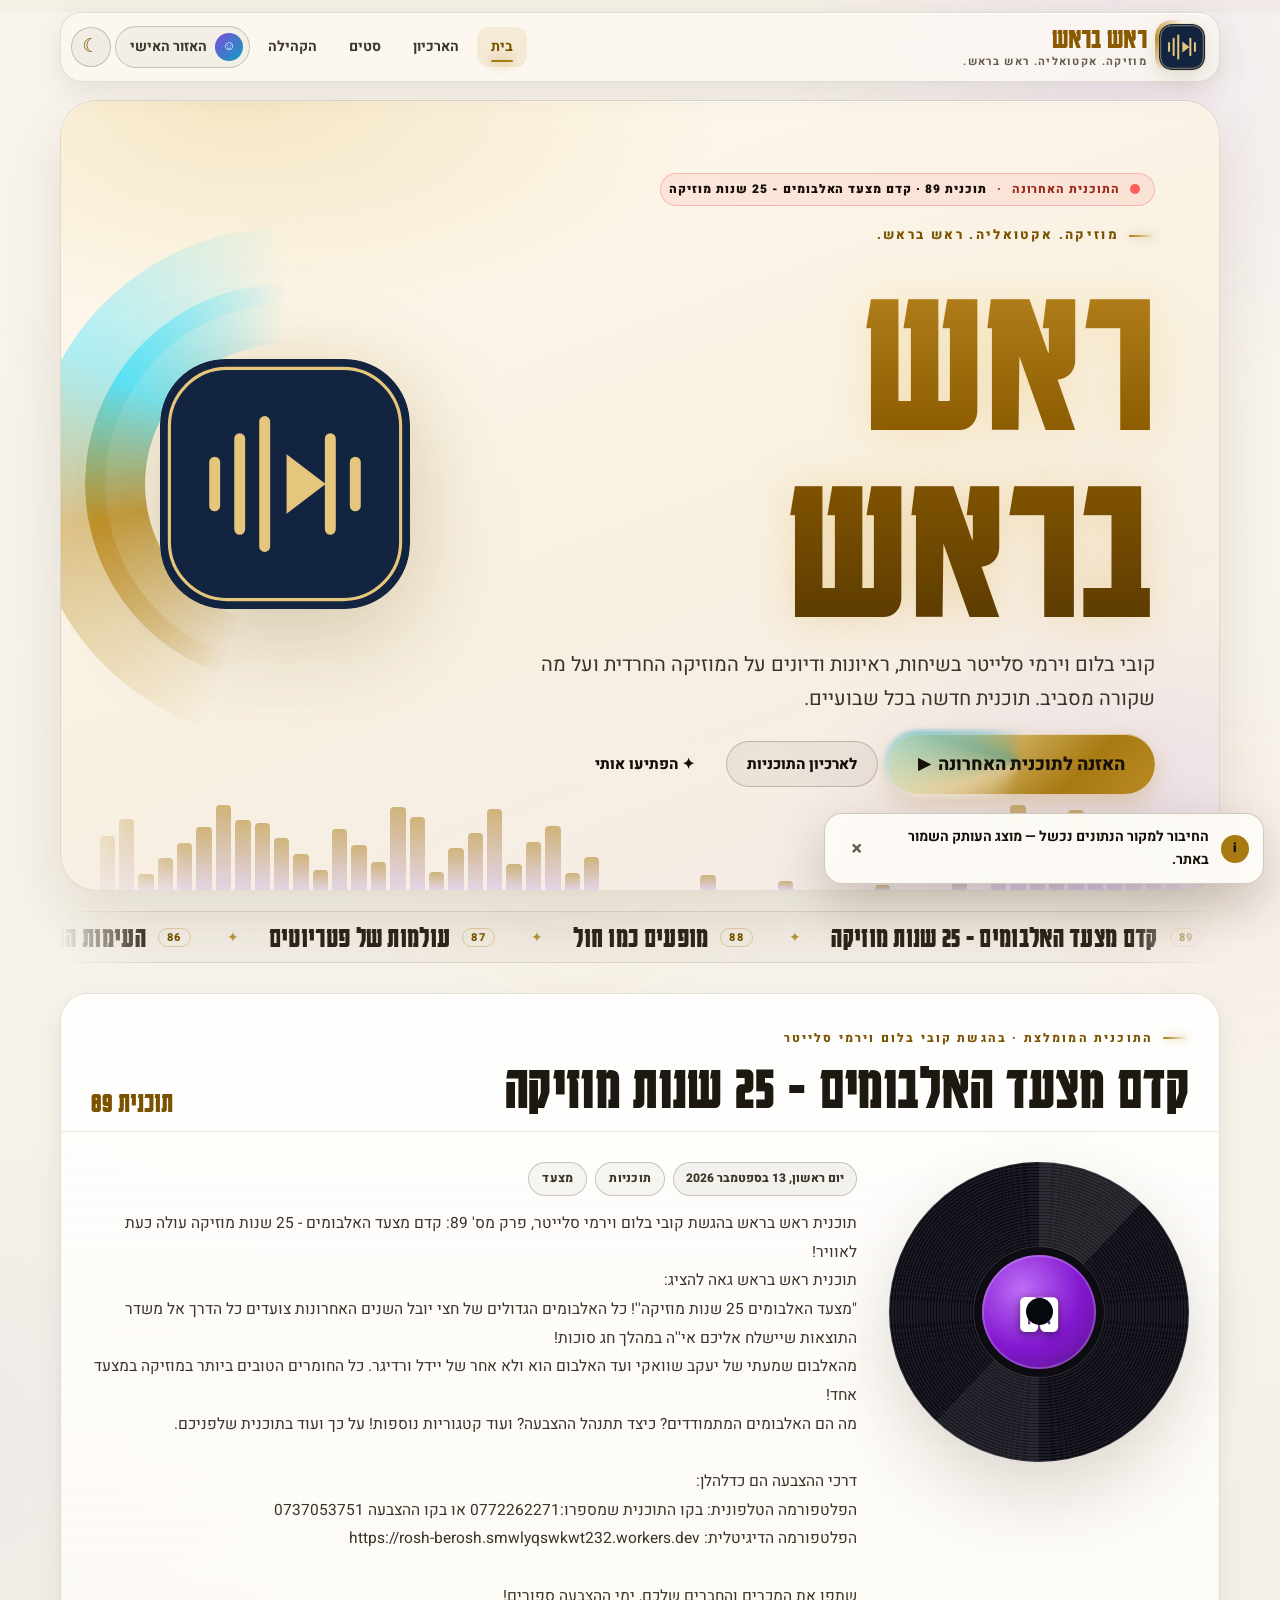
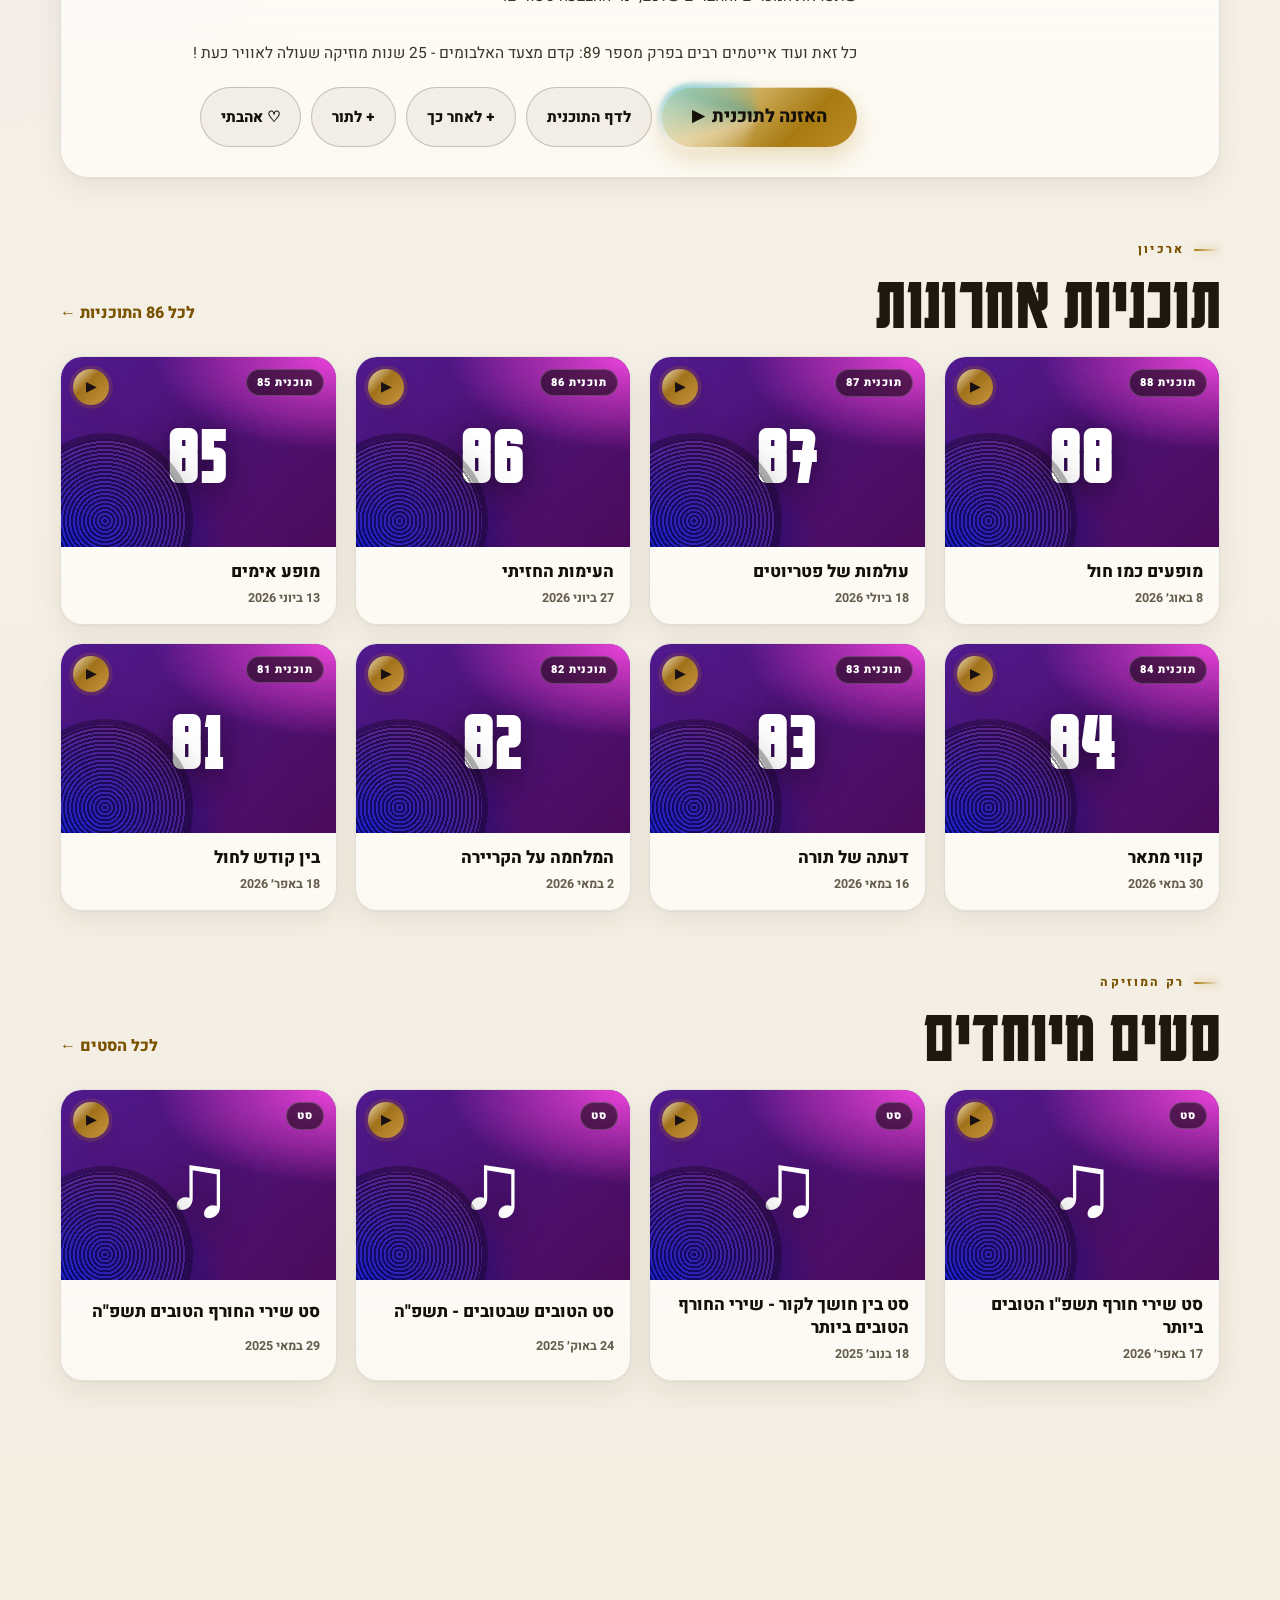
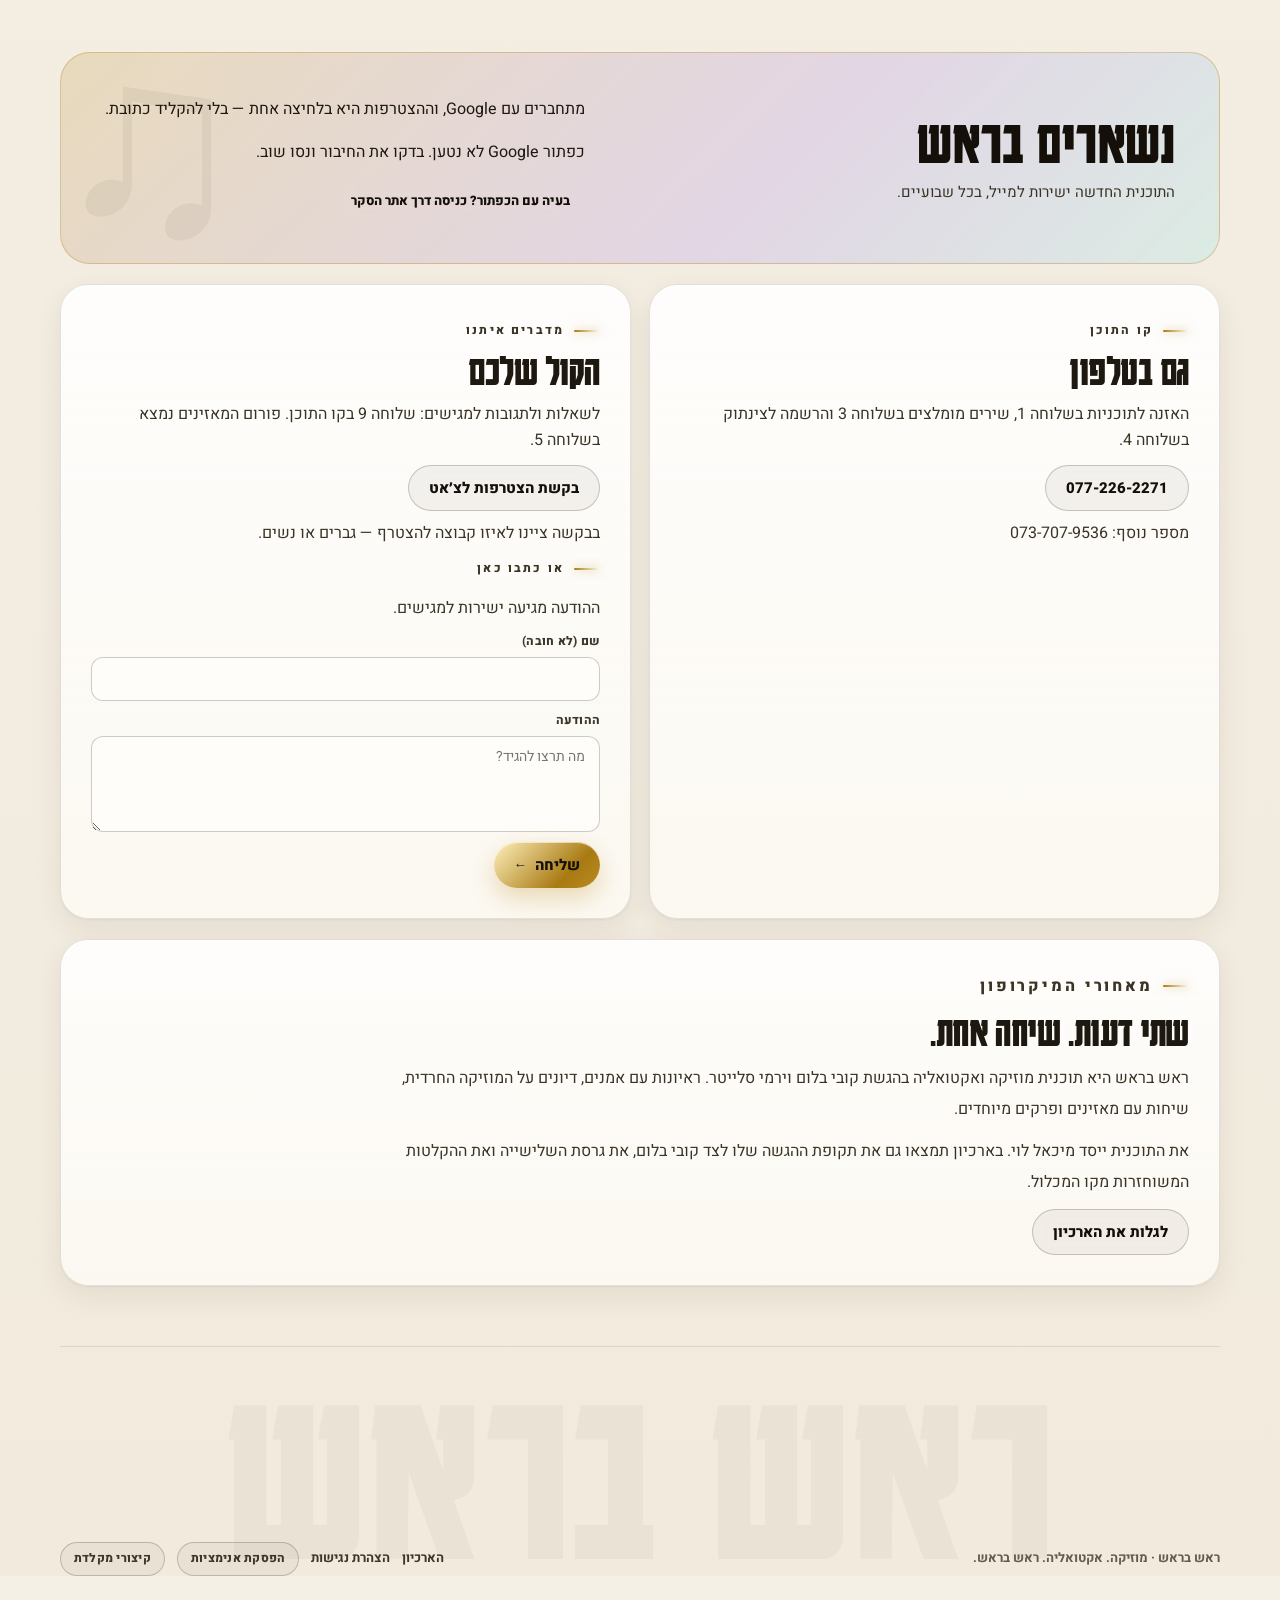
==== commit 8db9cece: "Fixes and new features from the site review Fixes: player keeps playing across pages (in-page naviga" ====
--- a/index.html
+++ b/index.html
@@ -9,13 +9,22 @@
   <meta property="og:title" content="ראש בראש — מוזיקה ואקטואליה">
   <meta property="og:description" content="כל התוכניות של ראש בראש במקום אחד.">
   <meta property="og:type" content="website">
+  <meta property="og:image" content="https://shmuel-lamed.github.io/rosh-berosh-2/assets/img/og-default.png">
+  <meta property="og:image:width" content="1200">
+  <meta property="og:image:height" content="630">
+  <meta property="og:image:alt" content="ראש בראש — מוזיקה. אקטואליה. ראש בראש.">
+  <meta property="og:locale" content="he_IL">
+  <meta name="twitter:card" content="summary_large_image">
+  <meta name="twitter:image" content="https://shmuel-lamed.github.io/rosh-berosh-2/assets/img/og-default.png">
   <link rel="icon" href="assets/img/medallion.svg" type="image/svg+xml">
-  <link rel="apple-touch-icon" href="assets/img/medallion.svg">
+  <link rel="apple-touch-icon" href="assets/img/apple-touch-icon.png">
   <link rel="manifest" href="manifest.webmanifest">
+  <script src="assets/js/theme.js"></script>
   <link rel="preconnect" href="https://fonts.googleapis.com">
   <link rel="preconnect" href="https://fonts.gstatic.com" crossorigin>
   <link rel="stylesheet" href="https://fonts.googleapis.com/css2?family=Heebo:wght@400;500;700;800;900&family=Karantina:wght@300;400;700&display=swap">
   <link rel="stylesheet" href="assets/css/rosh.css">
+  <link rel="stylesheet" href="assets/css/features.css">
 </head>
 <body>
   <a class="skip-link" href="#main">דילוג לתוכן</a>
@@ -25,7 +34,7 @@
     <main id="main">
       <section class="hero" aria-labelledby="hero-title">
         <div class="hero-copy">
-          <a class="hero-live" id="hero-live" href="#featured" hidden><i aria-hidden="true"></i>עכשיו באוויר · <b data-live-title></b></a>
+          <a class="hero-live" id="hero-live" href="#featured" hidden><i aria-hidden="true"></i><span data-live-label>התוכנית האחרונה</span> · <b data-live-title></b></a>
           <p class="kicker"><span data-site-tagline>מוזיקה. אקטואליה. ראש בראש.</span></p>
           <h1 class="parade-title" id="hero-title">
             <span class="hero-line1 hero-title" data-text="ראש בראש" data-site-name>ראש בראש</span>
@@ -50,6 +59,7 @@
       <section id="featured" aria-live="polite" data-reveal></section>
       <section id="resume"></section>
       <section id="recent" class="grid-section"></section>
+      <section id="loved" class="grid-section"></section>
       <section id="sets" class="grid-section"></section>
       <section id="stats"></section>
       <section id="follow"></section>
@@ -62,6 +72,7 @@
   <script src="assets/js/ui.js"></script>
   <script src="assets/js/store.js"></script>
   <script src="assets/js/player.js"></script>
+  <script src="assets/js/router.js"></script>
   <script src="assets/js/home.js"></script>
   <script>if ("serviceWorker" in navigator && location.protocol === "https:") navigator.serviceWorker.register("sw.js").catch(() => {});</script>
 </body>
--- a/assets/css/rosh.css
+++ b/assets/css/rosh.css
@@ -1,7 +1,7 @@
 /* ראש בראש — מערכת העיצוב "אולפן לילה".
    רקע חצות עם זוהר נע, זהב חם, טיפוגרפיה ענקית (Karantina) וגוף ברור (Heebo),
    זכוכית כהה לכרטיסים, תקליט מסתובב בנגן, אקולייזר חי, ותנועה שמכבדת
-   prefers-reduced-motion. תמה כהה בלבד. */
+   prefers-reduced-motion. תמה כהה (ברירת המחדל) ותמה בהירה — כל הצבעים שתלויים בתמה הם טוקנים. */
 
 @property --a { syntax: '<angle>'; inherits: false; initial-value: 0deg; }
 
@@ -45,6 +45,52 @@
   --progress-bg: rgba(255, 255, 255, .1);
   --focus: #38e1ff;
 
+  /* טוקנים שתלויים בתמה (הערכים כאן: כהה; הבהירה למטה) */
+  --gold-rgb: 240 198 90;
+  --violet-rgb: 139 92 246;
+  --fg-rgb: 255 255 255;            /* שכבות־על שקופות: ריחוף, משטחים, קווים */
+  --text-strong: #fff;
+  --text-2: #d5d2e0;
+  --banner-ink: #f6efd9;
+  --ticker-ink: #e9e6f2;
+  --live-ink: #ffd3cc;
+  --violet-ink: #d9c9ff;
+  --mark-bg: rgba(240, 198, 90, .35);
+  --mark-ink: #fff7dc;
+  --tip-bg: #fff;
+  --tip-ink: #15110a;
+  --field-bg: rgba(0, 0, 0, .3);
+  --field-bg-focus: rgba(0, 0, 0, .4);
+  --kbd-bg: rgba(0, 0, 0, .3);
+  --glass: rgba(8, 11, 22, .62);
+  --glass-2: rgba(9, 12, 24, .8);
+  --glass-3: rgba(14, 18, 34, .92);
+  --glass-solid: #0c1020;
+  --glass-border: rgba(255, 255, 255, .14);
+  --inset-hi: rgba(255, 255, 255, .06);
+  --card-bg: linear-gradient(180deg, rgba(255, 255, 255, .06), rgba(255, 255, 255, .025));
+  --backdrop: rgba(3, 4, 10, .7);
+  --sh-1: rgba(0, 0, 0, .35);
+  --sh-2: rgba(0, 0, 0, .5);
+  --sh-3: rgba(0, 0, 0, .65);
+  --body-bg: radial-gradient(1200px 700px at 90% -10%, rgba(139, 92, 246, .16), transparent 60%),
+             radial-gradient(900px 600px at -10% 30%, rgba(56, 225, 255, .08), transparent 60%),
+             linear-gradient(180deg, #080b17 0%, #06080f 40%, #05060c 100%);
+  --hero-bg: linear-gradient(160deg, rgba(20, 27, 58, .85), rgba(8, 11, 22, .9) 55%, rgba(30, 14, 40, .8));
+  --hero-glow: radial-gradient(700px 320px at 15% 0%, rgba(240, 198, 90, .18), transparent 70%), radial-gradient(500px 400px at 90% 100%, rgba(139, 92, 246, .28), transparent 70%);
+  --profile-glow: radial-gradient(600px 260px at 10% 0%, rgba(240, 198, 90, .16), transparent 70%), radial-gradient(500px 300px at 95% 100%, rgba(139, 92, 246, .22), transparent 70%);
+  --title-grad: linear-gradient(180deg, #fff8e2 0%, #e6c67d 42%, #a8771c 100%);
+  --title-glow: linear-gradient(180deg, #fff2c4, #c9962c);
+  --title-glow-opacity: .55;
+  --aurora-opacity: .75;
+  --aurora-blend: screen;
+  --grain-opacity: .07;
+  --grain-blend: soft-light;
+  --spot-opacity: .55;
+  --spot-blend: screen;
+  --cta-ring-opacity: .8;
+  --theme-glyph: "\2600\FE0E";      /* בכהה מוצגת שמש: לחיצה עוברת לבהיר */
+
   --radius-10: 12px;
   --radius-13: 14px;
   --radius-14: 16px;
@@ -75,6 +121,194 @@
   color-scheme: dark;
 }
 
+/* ---------- תמה בהירה: "אולפן בוקר" — נייר חם, דיו עמוק, זהב כהה שעומד ב־AA ----------
+   נבחרת עם data-theme="light" על <html>; בלי המאפיין — לפי prefers-color-scheme.
+   שני הבלוקים זהים: לעדכן יחד. */
+@media (prefers-color-scheme: light) {
+  :root:not([data-theme="dark"]) {
+    color-scheme: light;
+    --bg: #f5f0e6;
+    --bg-2: #ece4d3;
+    --panel: rgba(255, 255, 255, .6);
+    --panel-2: rgba(255, 255, 255, .82);
+    --panel2: rgba(255, 255, 255, .82);
+    --panel-solid: #fffcf6;
+    --text: #1d1810;
+    --text-strong: #140f08;
+    --text-2: #3a3326;
+    --muted: #645c4c;
+    --ink-soft: #3d3629;
+    --gold: #a87a12;
+    --gold-2: #8a5a00;
+    --gold-ink: #7a5200;
+    --gold-deep: #7a5410;
+    --gold-hover: #c8961f;
+    --gold-rgb: 184 134 20;
+    --gold-selected: rgba(184, 134, 20, .12);
+    --gold-tint: rgba(184, 134, 20, .16);
+    --violet: #7c4ddb;
+    --violet-rgb: 124 77 219;
+    --cyan: #0e9fbf;
+    --pink: #d63d6c;
+    --teal: #0e9fbf;
+    --teal-ink: #0b6479;
+    --teal-bg: rgba(14, 159, 191, .1);
+    --teal-border: rgba(14, 120, 150, .4);
+    --fg-rgb: 40 30 14;
+    --border: rgba(60, 44, 18, .13);
+    --border-soft: rgba(60, 44, 18, .09);
+    --border-strong: rgba(60, 44, 18, .24);
+    --divider: rgba(60, 44, 18, .11);
+    --success: #0f6e52;
+    --success-bg: rgba(15, 140, 100, .1);
+    --success-border: rgba(15, 110, 82, .42);
+    --error: #b3261e;
+    --error-bg: rgba(200, 50, 40, .08);
+    --error-border: rgba(179, 38, 30, .42);
+    --error-solid: #c8372a;
+    --progress-bg: rgba(40, 30, 14, .12);
+    --focus: #0a6d8f;
+    --banner-ink: #3a2c0c;
+    --ticker-ink: #2b2418;
+    --live-ink: #9a2a1c;
+    --violet-ink: #5b3fc4;
+    --mark-bg: rgba(200, 150, 31, .3);
+    --mark-ink: #1b1407;
+    --tip-bg: #1d1810;
+    --tip-ink: #fff;
+    --field-bg: #fffdf9;
+    --field-bg-focus: #fff;
+    --kbd-bg: rgba(40, 30, 14, .06);
+    --glass: rgba(252, 249, 242, .74);
+    --glass-2: rgba(252, 249, 242, .9);
+    --glass-3: rgba(253, 251, 246, .96);
+    --glass-solid: #fcf9f2;
+    --glass-border: rgba(60, 44, 18, .16);
+    --inset-hi: rgba(255, 255, 255, .9);
+    --card-bg: linear-gradient(180deg, rgba(255, 255, 255, .9), rgba(255, 253, 248, .72));
+    --backdrop: rgba(45, 34, 16, .38);
+    --sh-1: rgba(70, 50, 20, .1);
+    --sh-2: rgba(70, 50, 20, .14);
+    --sh-3: rgba(70, 50, 20, .18);
+    --shadow-card: 0 1px 2px rgba(70, 50, 20, .06), 0 10px 28px rgba(70, 50, 20, .08);
+    --shadow-card-hover: 0 22px 50px rgba(70, 50, 20, .16), 0 0 0 1px rgba(184, 134, 20, .45), 0 0 36px rgba(200, 150, 31, .16);
+    --shadow-panel: 0 24px 60px rgba(70, 50, 20, .12);
+    --shadow-dialog: 0 40px 100px rgba(45, 34, 16, .28);
+    --shadow-header: 0 8px 30px rgba(70, 50, 20, .1);
+    --shadow-button: 0 10px 24px rgba(184, 134, 20, .28);
+    --shadow-notice: 0 20px 50px rgba(45, 34, 16, .2);
+    --ring-selected: 0 0 0 3px rgba(184, 134, 20, .24);
+    --body-bg: radial-gradient(1200px 700px at 90% -10%, rgba(214, 165, 50, .12), transparent 60%),
+               radial-gradient(900px 600px at -10% 30%, rgba(124, 77, 219, .05), transparent 60%),
+               linear-gradient(180deg, #f9f5ee 0%, #f5f0e6 40%, #f1eadd 100%);
+    --hero-bg: linear-gradient(160deg, #fffaf0, #f8f0e0 55%, #f4ebe8);
+    --hero-glow: radial-gradient(700px 320px at 15% 0%, rgba(214, 165, 50, .22), transparent 70%), radial-gradient(500px 400px at 90% 100%, rgba(124, 77, 219, .12), transparent 70%);
+    --profile-glow: radial-gradient(600px 260px at 10% 0%, rgba(214, 165, 50, .18), transparent 70%), radial-gradient(500px 300px at 95% 100%, rgba(124, 77, 219, .1), transparent 70%);
+    --title-grad: linear-gradient(180deg, #b9861f 0%, #8a5a00 48%, #5a3a02 100%);
+    --title-glow: linear-gradient(180deg, #f3cf7a, #d9a441);
+    --title-glow-opacity: .35;
+    --aurora-opacity: .2;
+    --aurora-blend: normal;
+    --grain-opacity: .05;
+    --grain-blend: normal;
+    --spot-opacity: .45;
+    --spot-blend: multiply;
+  --cta-ring-opacity: .4;
+    --cta-ring-opacity: .4;
+    --theme-glyph: "\263E\FE0E";    /* בבהיר מוצג ירח: לחיצה עוברת לכהה */
+  }
+}
+:root[data-theme="light"] {
+  color-scheme: light;
+  --bg: #f5f0e6;
+  --bg-2: #ece4d3;
+  --panel: rgba(255, 255, 255, .6);
+  --panel-2: rgba(255, 255, 255, .82);
+  --panel2: rgba(255, 255, 255, .82);
+  --panel-solid: #fffcf6;
+  --text: #1d1810;
+  --text-strong: #140f08;
+  --text-2: #3a3326;
+  --muted: #645c4c;
+  --ink-soft: #3d3629;
+  --gold: #a87a12;
+  --gold-2: #8a5a00;
+  --gold-ink: #7a5200;
+  --gold-deep: #7a5410;
+  --gold-hover: #c8961f;
+  --gold-rgb: 184 134 20;
+  --gold-selected: rgba(184, 134, 20, .12);
+  --gold-tint: rgba(184, 134, 20, .16);
+  --violet: #7c4ddb;
+  --violet-rgb: 124 77 219;
+  --cyan: #0e9fbf;
+  --pink: #d63d6c;
+  --teal: #0e9fbf;
+  --teal-ink: #0b6479;
+  --teal-bg: rgba(14, 159, 191, .1);
+  --teal-border: rgba(14, 120, 150, .4);
+  --fg-rgb: 40 30 14;
+  --border: rgba(60, 44, 18, .13);
+  --border-soft: rgba(60, 44, 18, .09);
+  --border-strong: rgba(60, 44, 18, .24);
+  --divider: rgba(60, 44, 18, .11);
+  --success: #0f6e52;
+  --success-bg: rgba(15, 140, 100, .1);
+  --success-border: rgba(15, 110, 82, .42);
+  --error: #b3261e;
+  --error-bg: rgba(200, 50, 40, .08);
+  --error-border: rgba(179, 38, 30, .42);
+  --error-solid: #c8372a;
+  --progress-bg: rgba(40, 30, 14, .12);
+  --focus: #0a6d8f;
+  --banner-ink: #3a2c0c;
+  --ticker-ink: #2b2418;
+  --live-ink: #9a2a1c;
+  --violet-ink: #5b3fc4;
+  --mark-bg: rgba(200, 150, 31, .3);
+  --mark-ink: #1b1407;
+  --tip-bg: #1d1810;
+  --tip-ink: #fff;
+  --field-bg: #fffdf9;
+  --field-bg-focus: #fff;
+  --kbd-bg: rgba(40, 30, 14, .06);
+  --glass: rgba(252, 249, 242, .74);
+  --glass-2: rgba(252, 249, 242, .9);
+  --glass-3: rgba(253, 251, 246, .96);
+  --glass-solid: #fcf9f2;
+  --glass-border: rgba(60, 44, 18, .16);
+  --inset-hi: rgba(255, 255, 255, .9);
+  --card-bg: linear-gradient(180deg, rgba(255, 255, 255, .9), rgba(255, 253, 248, .72));
+  --backdrop: rgba(45, 34, 16, .38);
+  --sh-1: rgba(70, 50, 20, .1);
+  --sh-2: rgba(70, 50, 20, .14);
+  --sh-3: rgba(70, 50, 20, .18);
+  --shadow-card: 0 1px 2px rgba(70, 50, 20, .06), 0 10px 28px rgba(70, 50, 20, .08);
+  --shadow-card-hover: 0 22px 50px rgba(70, 50, 20, .16), 0 0 0 1px rgba(184, 134, 20, .45), 0 0 36px rgba(200, 150, 31, .16);
+  --shadow-panel: 0 24px 60px rgba(70, 50, 20, .12);
+  --shadow-dialog: 0 40px 100px rgba(45, 34, 16, .28);
+  --shadow-header: 0 8px 30px rgba(70, 50, 20, .1);
+  --shadow-button: 0 10px 24px rgba(184, 134, 20, .28);
+  --shadow-notice: 0 20px 50px rgba(45, 34, 16, .2);
+  --ring-selected: 0 0 0 3px rgba(184, 134, 20, .24);
+  --body-bg: radial-gradient(1200px 700px at 90% -10%, rgba(214, 165, 50, .12), transparent 60%),
+             radial-gradient(900px 600px at -10% 30%, rgba(124, 77, 219, .05), transparent 60%),
+             linear-gradient(180deg, #f9f5ee 0%, #f5f0e6 40%, #f1eadd 100%);
+  --hero-bg: linear-gradient(160deg, #fffaf0, #f8f0e0 55%, #f4ebe8);
+  --hero-glow: radial-gradient(700px 320px at 15% 0%, rgba(214, 165, 50, .22), transparent 70%), radial-gradient(500px 400px at 90% 100%, rgba(124, 77, 219, .12), transparent 70%);
+  --profile-glow: radial-gradient(600px 260px at 10% 0%, rgba(214, 165, 50, .18), transparent 70%), radial-gradient(500px 300px at 95% 100%, rgba(124, 77, 219, .1), transparent 70%);
+  --title-grad: linear-gradient(180deg, #b9861f 0%, #8a5a00 48%, #5a3a02 100%);
+  --title-glow: linear-gradient(180deg, #f3cf7a, #d9a441);
+  --title-glow-opacity: .35;
+  --aurora-opacity: .2;
+  --aurora-blend: normal;
+  --grain-opacity: .05;
+  --grain-blend: normal;
+  --spot-opacity: .45;
+  --spot-blend: multiply;
+  --theme-glyph: "\263E\FE0E";    /* בבהיר מוצג ירח: לחיצה עוברת לכהה */
+}
+
 *, *::before, *::after { box-sizing: border-box; }
 
 html {
@@ -88,9 +322,7 @@
   margin: 0;
   min-height: 100vh;
   padding-bottom: var(--dock-height);
-  background: radial-gradient(1200px 700px at 90% -10%, rgba(139, 92, 246, .16), transparent 60%),
-              radial-gradient(900px 600px at -10% 30%, rgba(56, 225, 255, .08), transparent 60%),
-              linear-gradient(180deg, #080b17 0%, var(--bg) 40%, #05060c 100%);
+  background: var(--body-bg);
   color: var(--text);
   font: 16px/1.6 var(--sans);
   font-weight: 400;
@@ -98,7 +330,7 @@
   isolation: isolate;
 }
 
-::selection { background: rgba(240, 198, 90, .85); color: #12100a; }
+::selection { background: rgb(var(--gold-rgb) / .85); color: #12100a; }
 
 a { color: inherit; text-decoration: none; }
 img { max-width: 100%; display: block; }
@@ -109,7 +341,7 @@
 h2 { font-size: clamp(26px, 3.2vw, 38px); }
 h3 { font-size: 20px; }
 p { margin: 0 0 12px; }
-mark { background: rgba(240, 198, 90, .35); color: #fff7dc; border-radius: 4px; padding: 0 2px; }
+mark { background: var(--mark-bg); color: var(--mark-ink); border-radius: 4px; padding: 0 2px; }
 [hidden] { display: none !important; }
 :focus-visible { outline: 2px solid var(--focus); outline-offset: 3px; border-radius: 6px; }
 
@@ -127,26 +359,26 @@
 
 .aurora { position: fixed; inset: -20%; z-index: -2; pointer-events: none; overflow: hidden; }
 .aurora i {
-  position: absolute; display: block; border-radius: 50%; will-change: transform; opacity: .75;
-  mix-blend-mode: screen; filter: saturate(1.2);
+  position: absolute; display: block; border-radius: 50%; will-change: transform; opacity: var(--aurora-opacity);
+  mix-blend-mode: var(--aurora-blend); filter: saturate(1.2);
 }
 .aurora i:nth-child(1) { width: 60vmax; height: 60vmax; left: 55%; top: -10%; background: radial-gradient(circle at 50% 50%, rgba(139, 92, 246, .35), rgba(139, 92, 246, 0) 62%); animation: drift1 28s ease-in-out infinite alternate; }
 .aurora i:nth-child(2) { width: 52vmax; height: 52vmax; left: -15%; top: 25%; background: radial-gradient(circle at 50% 50%, rgba(56, 225, 255, .22), rgba(56, 225, 255, 0) 62%); animation: drift2 34s ease-in-out infinite alternate; }
-.aurora i:nth-child(3) { width: 46vmax; height: 46vmax; left: 30%; top: 55%; background: radial-gradient(circle at 50% 50%, rgba(240, 198, 90, .2), rgba(240, 198, 90, 0) 62%); animation: drift3 40s ease-in-out infinite alternate; }
+.aurora i:nth-child(3) { width: 46vmax; height: 46vmax; left: 30%; top: 55%; background: radial-gradient(circle at 50% 50%, rgb(var(--gold-rgb) / .2), rgb(var(--gold-rgb) / 0) 62%); animation: drift3 40s ease-in-out infinite alternate; }
 .aurora i:nth-child(4) { width: 38vmax; height: 38vmax; left: 70%; top: 65%; background: radial-gradient(circle at 50% 50%, rgba(255, 92, 138, .16), rgba(255, 92, 138, 0) 62%); animation: drift1 46s ease-in-out infinite alternate-reverse; }
 @keyframes drift1 { from { transform: translate3d(0, 0, 0) scale(1); } to { transform: translate3d(-12vw, 14vh, 0) scale(1.18); } }
 @keyframes drift2 { from { transform: translate3d(0, 0, 0) scale(1.1); } to { transform: translate3d(16vw, -10vh, 0) scale(.9); } }
 @keyframes drift3 { from { transform: translate3d(0, 0, 0) scale(.95); } to { transform: translate3d(-10vw, -16vh, 0) scale(1.2); } }
 
 .grain {
-  position: fixed; inset: 0; z-index: -1; pointer-events: none; opacity: .07; mix-blend-mode: soft-light;
+  position: fixed; inset: 0; z-index: -1; pointer-events: none; opacity: var(--grain-opacity); mix-blend-mode: var(--grain-blend);
   background-image: url("data:image/svg+xml;utf8,<svg xmlns='http://www.w3.org/2000/svg' width='220' height='220'><filter id='n'><feTurbulence type='fractalNoise' baseFrequency='.9' numOctaves='2' stitchTiles='stitch'/><feColorMatrix values='0 0 0 0 1 0 0 0 0 1 0 0 0 0 1 0 0 0 .6 0'/></filter><rect width='100%' height='100%' filter='url(%23n)'/></svg>");
   background-size: 220px 220px;
 }
 
 .spot {
-  position: fixed; inset: 0; z-index: 0; pointer-events: none; mix-blend-mode: screen; opacity: .55;
-  background: radial-gradient(420px circle at var(--mx, -999px) var(--my, -999px), rgba(240, 198, 90, .14), rgba(139, 92, 246, .06) 40%, transparent 70%);
+  position: fixed; inset: 0; z-index: 0; pointer-events: none; mix-blend-mode: var(--spot-blend); opacity: var(--spot-opacity);
+  background: radial-gradient(420px circle at var(--mx, -999px) var(--my, -999px), rgb(var(--gold-rgb) / .14), rgba(139, 92, 246, .06) 40%, transparent 70%);
   transition: opacity .4s;
 }
 
@@ -163,20 +395,20 @@
   display: flex; align-items: center; justify-content: space-between; gap: 14px;
   margin: 12px 0 10px; padding: 10px 14px 10px 10px;
   border: 1px solid var(--border); border-radius: 22px;
-  background: rgba(8, 11, 22, .62);
+  background: var(--glass);
   -webkit-backdrop-filter: blur(20px) saturate(1.4); backdrop-filter: blur(20px) saturate(1.4);
-  box-shadow: var(--shadow-header), inset 0 1px 0 rgba(255, 255, 255, .06);
+  box-shadow: var(--shadow-header), inset 0 1px 0 var(--inset-hi);
   transition: padding .35s var(--ease), border-color .35s, background .35s;
 }
-body.scrolled .site-header { padding: 6px 12px 6px 8px; border-color: var(--border-strong); background: rgba(8, 11, 22, .78); }
+body.scrolled .site-header { padding: 6px 12px 6px 8px; border-color: var(--border-strong); background: var(--glass-2); }
 .brand { display: flex; align-items: center; gap: 12px; position: relative; padding-inline-end: 6px; }
 .brand .logo-ring {
   position: absolute; inset-inline-start: -4px; top: 50%; width: 54px; height: 54px; margin-top: -27px; border-radius: 16px;
-  background: conic-gradient(from var(--a), transparent 0 60%, rgba(240, 198, 90, .95) 80%, transparent 100%);
+  background: conic-gradient(from var(--a), transparent 0 60%, rgb(var(--gold-rgb) / .95) 80%, transparent 100%);
   animation: spin-a 5s linear infinite; opacity: .9; z-index: 0;
   -webkit-mask: radial-gradient(circle, transparent 0, transparent 22px, #000 23px); mask: radial-gradient(circle, transparent 0, transparent 22px, #000 23px);
 }
-.brand .logo-mark { position: relative; z-index: 1; width: 46px; height: 46px; border-radius: 13px; box-shadow: 0 8px 24px rgba(0, 0, 0, .5), 0 0 0 1px rgba(230, 198, 125, .35); transition: transform .5s var(--ease); }
+.brand .logo-mark { position: relative; z-index: 1; width: 46px; height: 46px; border-radius: 13px; box-shadow: 0 8px 24px var(--sh-2), 0 0 0 1px rgba(230, 198, 125, .35); transition: transform .5s var(--ease); }
 .brand:hover .logo-mark { transform: rotate(-8deg) scale(1.06); }
 .brand strong { display: block; font-family: var(--display); font-weight: 700; font-size: 30px; line-height: 1; letter-spacing: .01em; color: var(--gold-2); }
 .brand small { display: block; font-size: 11px; font-weight: 700; color: var(--muted); letter-spacing: .12em; }
@@ -186,7 +418,7 @@
   background: transparent; border: 0; color: var(--ink-soft); font-size: 14px; font-weight: 700; position: relative;
   transition: color .2s, background .2s;
 }
-.site-nav a:hover { color: #fff; background: rgba(255, 255, 255, .07); }
+.site-nav a:hover { color: var(--text-strong); background: rgb(var(--fg-rgb) / .07); }
 .site-nav a[aria-current="page"] { color: var(--gold-ink); background: var(--gold-selected); }
 .site-nav a[aria-current="page"]::after { content: ""; position: absolute; inset-inline: 14px; bottom: 5px; height: 2px; border-radius: 2px; background: var(--gold); box-shadow: 0 0 12px var(--gold); }
 .site-nav .admin-link { color: var(--muted); font-size: 12px; opacity: .8; }
@@ -197,61 +429,61 @@
   display: inline-flex; align-items: center; gap: 10px; margin: 0 0 8px;
   font-size: 12px; font-weight: 800; letter-spacing: .18em; text-transform: uppercase; color: var(--gold-ink);
 }
-.kicker::before { content: ""; width: 26px; height: 2px; border-radius: 2px; background: linear-gradient(90deg, var(--gold), transparent); box-shadow: 0 0 10px rgba(240, 198, 90, .6); }
+.kicker::before { content: ""; width: 26px; height: 2px; border-radius: 2px; background: linear-gradient(90deg, var(--gold), transparent); box-shadow: 0 0 10px rgb(var(--gold-rgb) / .6); }
 .display { font-family: var(--display); font-weight: 700; letter-spacing: .005em; line-height: .92; }
-.grad-text { background: linear-gradient(180deg, #fff7dd 0%, var(--gold-2) 45%, #b07f21 100%); -webkit-background-clip: text; background-clip: text; color: transparent; -webkit-text-fill-color: transparent; }
+.grad-text { background: var(--title-grad); -webkit-background-clip: text; background-clip: text; color: transparent; -webkit-text-fill-color: transparent; }
 
 /* ---------- גיבור ---------- */
 
 .hero {
   position: relative; margin: 18px 0 30px; padding: clamp(28px, 6vw, 72px) clamp(20px, 5vw, 64px) clamp(60px, 8vw, 96px);
   border: 1px solid var(--border); border-radius: 36px; overflow: hidden;
-  background: linear-gradient(160deg, rgba(20, 27, 58, .85), rgba(8, 11, 22, .9) 55%, rgba(30, 14, 40, .8));
-  box-shadow: var(--shadow-panel), inset 0 1px 0 rgba(255, 255, 255, .07);
+  background: var(--hero-bg);
+  box-shadow: var(--shadow-panel), inset 0 1px 0 var(--inset-hi);
   display: grid; grid-template-columns: minmax(0, 1.35fr) minmax(220px, .65fr); gap: clamp(16px, 4vw, 48px); align-items: center;
 }
 .hero::before {
   content: ""; position: absolute; inset: -1px; pointer-events: none;
-  background: radial-gradient(700px 320px at 15% 0%, rgba(240, 198, 90, .18), transparent 70%), radial-gradient(500px 400px at 90% 100%, rgba(139, 92, 246, .28), transparent 70%);
-}
-.hero-copy { position: relative; z-index: 2; }
+  background: var(--hero-glow);
+}
+.hero-copy { position: relative; z-index: 2; min-width: 0; }
 .hero .kicker { font-size: 13px; }
 .hero .kicker span { padding: 0; }
 .parade-title { margin: 6px 0 4px; }
 .hero-title, .parade-title .hero-line1 {
   display: block; position: relative; font-family: var(--display); font-weight: 700; line-height: .86; letter-spacing: .005em;
   font-size: clamp(88px, 17vw, 236px);
-  background: linear-gradient(180deg, #fff8e2 0%, var(--gold-2) 42%, #a8771c 100%);
+  background: var(--title-grad);
   -webkit-background-clip: text; background-clip: text; color: transparent; -webkit-text-fill-color: transparent;
   padding: 0; text-shadow: none;
 }
 .hero-title::after {
   content: attr(data-text); position: absolute; inset: 0; z-index: -1; pointer-events: none;
-  background: linear-gradient(180deg, #fff2c4, #c9962c); -webkit-background-clip: text; background-clip: text; color: transparent; -webkit-text-fill-color: transparent;
-  filter: blur(22px); opacity: .55;
-}
-.hero .lead { color: #d9d8e6; margin: 14px 0 0; max-width: 620px; font-size: clamp(16px, 1.6vw, 20px); line-height: 1.7; }
+  background: var(--title-glow); -webkit-background-clip: text; background-clip: text; color: transparent; -webkit-text-fill-color: transparent;
+  filter: blur(22px); opacity: var(--title-glow-opacity);
+}
+.hero .lead { color: var(--text-2); margin: 14px 0 0; max-width: 620px; font-size: clamp(16px, 1.6vw, 20px); line-height: 1.7; }
 .hero-actions { margin-top: 26px; display: flex; flex-wrap: wrap; gap: 12px; align-items: center; }
 .hero-live {
   display: inline-flex; align-items: center; gap: 10px; margin: 0 0 14px; padding: 6px 14px 6px 8px; max-width: 100%;
   white-space: nowrap; overflow: hidden; text-overflow: ellipsis;
   border: 1px solid rgba(255, 92, 92, .35); border-radius: 999px; background: rgba(255, 92, 92, .1);
-  color: #ffd3cc; font-size: 12px; font-weight: 800; letter-spacing: .08em;
+  color: var(--live-ink); font-size: 12px; font-weight: 800; letter-spacing: .08em;
 }
 .hero-live i { width: 10px; height: 10px; border-radius: 50%; background: #ff5c5c; box-shadow: 0 0 0 0 rgba(255, 92, 92, .7); animation: pulse-dot 1.6s ease-out infinite; }
-.hero-live b { color: #fff; font-weight: 900; overflow: hidden; text-overflow: ellipsis; }
+.hero-live b { color: var(--text-strong); font-weight: 900; overflow: hidden; text-overflow: ellipsis; }
 @keyframes pulse-dot { 0% { box-shadow: 0 0 0 0 rgba(255, 92, 92, .7); } 70% { box-shadow: 0 0 0 12px rgba(255, 92, 92, 0); } 100% { box-shadow: 0 0 0 0 rgba(255, 92, 92, 0); } }
 
 .hero-visual { position: relative; z-index: 1; display: grid; place-items: center; min-height: 260px; }
 .hero-logo {
   width: clamp(150px, 20vw, 250px); height: auto; float: none; margin: 0; position: relative; z-index: 2;
-  border-radius: 26%; filter: drop-shadow(0 30px 50px rgba(0, 0, 0, .6)) drop-shadow(0 0 40px rgba(230, 198, 125, .25));
+  border-radius: 26%; filter: drop-shadow(0 30px 50px var(--sh-3)) drop-shadow(0 0 40px rgba(230, 198, 125, .25));
   animation: float 7s ease-in-out infinite;
 }
 @keyframes float { 0%, 100% { transform: translateY(0) rotate(-3deg); } 50% { transform: translateY(-16px) rotate(3deg); } }
 .hero-orbit {
   position: absolute; width: clamp(240px, 32vw, 400px); aspect-ratio: 1; border-radius: 50%;
-  background: conic-gradient(from var(--a), transparent 0 55%, rgba(240, 198, 90, .9) 72%, rgba(56, 225, 255, .8) 84%, transparent 100%);
+  background: conic-gradient(from var(--a), transparent 0 55%, rgb(var(--gold-rgb) / .9) 72%, rgba(56, 225, 255, .8) 84%, transparent 100%);
   -webkit-mask: radial-gradient(circle, transparent 0, transparent calc(50% - 2px), #000 calc(50% - 1px)); mask: radial-gradient(circle, transparent 0, transparent calc(50% - 2px), #000 calc(50% - 1px));
   animation: spin-a 9s linear infinite; opacity: .9; z-index: 1;
 }
@@ -260,7 +492,7 @@
 
 /* אקולייזר חי */
 .eq { display: flex; align-items: flex-end; gap: 3px; height: 64px; }
-.eq i { flex: 1; min-width: 3px; height: var(--hh, 40%); border-radius: 3px 3px 0 0; background: linear-gradient(180deg, var(--gold) 0%, rgba(240, 198, 90, .25) 100%); transform-origin: bottom; animation: eq var(--p, 1s) ease-in-out var(--d, 0s) infinite alternate; opacity: .65; }
+.eq i { flex: 1; min-width: 3px; height: var(--hh, 40%); border-radius: 3px 3px 0 0; background: linear-gradient(180deg, var(--gold) 0%, rgb(var(--gold-rgb) / .25) 100%); transform-origin: bottom; animation: eq var(--p, 1s) ease-in-out var(--d, 0s) infinite alternate; opacity: .65; }
 @keyframes eq { from { transform: scaleY(.25); } to { transform: scaleY(1); } }
 .hero-eq { position: absolute; inset-inline: 0; bottom: 0; height: 90px; padding: 0 clamp(16px, 3vw, 40px); display: flex; align-items: flex-end; gap: 4px; opacity: .5; -webkit-mask: linear-gradient(90deg, transparent, #000 12%, #000 88%, transparent); mask: linear-gradient(90deg, transparent, #000 12%, #000 88%, transparent); pointer-events: none; z-index: 0; }
 .hero-eq i { flex: 1; height: var(--hh, 40%); border-radius: 4px 4px 0 0; background: linear-gradient(180deg, var(--gold), rgba(139, 92, 246, .35)); transform-origin: bottom; animation: eq var(--p, 1s) ease-in-out var(--d, 0s) infinite alternate; }
@@ -270,15 +502,15 @@
 /* סרט נע */
 .ticker {
   position: relative; margin: -10px 0 30px; padding: 10px 0; overflow: hidden; white-space: nowrap;
-  border-block: 1px solid var(--border); background: rgba(255, 255, 255, .025);
+  border-block: 1px solid var(--border); background: rgb(var(--fg-rgb) / .025);
   -webkit-mask: linear-gradient(90deg, transparent, #000 8%, #000 92%, transparent); mask: linear-gradient(90deg, transparent, #000 8%, #000 92%, transparent);
 }
 .ticker-track { display: inline-flex; gap: 0; animation: ticker 70s linear infinite; will-change: transform; }
 .ticker:hover .ticker-track { animation-play-state: paused; }
-.ticker a { display: inline-flex; align-items: center; gap: 12px; padding: 0 18px; font-family: var(--display); font-size: 30px; line-height: 1; color: #e9e6f2; letter-spacing: .01em; transition: color .2s; }
+.ticker a { display: inline-flex; align-items: center; gap: 12px; padding: 0 18px; font-family: var(--display); font-size: 30px; line-height: 1; color: var(--ticker-ink); letter-spacing: .01em; transition: color .2s; }
 .ticker a:hover { color: var(--gold-ink); }
 .ticker a b { font-weight: 700; }
-.ticker a small { font-family: var(--sans); font-size: 11px; font-weight: 800; letter-spacing: .12em; color: var(--gold-ink); padding: 3px 8px; border: 1px solid rgba(240, 198, 90, .35); border-radius: 999px; }
+.ticker a small { font-family: var(--sans); font-size: 11px; font-weight: 800; letter-spacing: .12em; color: var(--gold-ink); padding: 3px 8px; border: 1px solid rgb(var(--gold-rgb) / .35); border-radius: 999px; }
 .ticker a::after { content: "✦"; color: var(--gold); margin-inline-start: 18px; font-size: 14px; opacity: .8; }
 @keyframes ticker { from { transform: translateX(0); } to { transform: translateX(50%); } }
 
@@ -288,12 +520,12 @@
   display: inline-flex; align-items: center; justify-content: center; gap: 8px;
   min-height: 46px; padding: 10px 20px;
   border: 1px solid var(--border-strong); border-radius: 999px;
-  background: rgba(255, 255, 255, .05); color: #fff;
+  background: rgb(var(--fg-rgb) / .05); color: var(--text-strong);
   font-size: 15px; font-weight: 800; line-height: 1.2; white-space: nowrap;
   transition: transform .25s var(--ease), background .2s, border-color .2s, box-shadow .25s, color .2s;
   -webkit-backdrop-filter: blur(8px); backdrop-filter: blur(8px);
 }
-.btn:hover { background: rgba(255, 255, 255, .1); border-color: rgba(255, 255, 255, .3); transform: translateY(-2px); }
+.btn:hover { background: rgb(var(--fg-rgb) / .1); border-color: rgb(var(--fg-rgb) / .3); transform: translateY(-2px); }
 .btn:active { transform: translateY(0) scale(.98); }
 .btn[disabled], .btn[aria-disabled="true"] { opacity: .5; pointer-events: none; }
 .btn span { font-size: .9em; }
@@ -303,38 +535,38 @@
   background-size: 200% 200%; box-shadow: var(--shadow-button), inset 0 1px 0 rgba(255, 255, 255, .6);
   animation: sheen 6s ease-in-out infinite;
 }
-.btn.primary:hover, .btn.gold:hover { box-shadow: 0 16px 40px rgba(240, 198, 90, .45), inset 0 1px 0 rgba(255, 255, 255, .7); transform: translateY(-3px); }
+.btn.primary:hover, .btn.gold:hover { box-shadow: 0 16px 40px rgb(var(--gold-rgb) / .45), inset 0 1px 0 rgba(255, 255, 255, .7); transform: translateY(-3px); }
 @keyframes sheen { 0%, 100% { background-position: 0% 50%; } 50% { background-position: 100% 50%; } }
 .btn.xl { min-height: 60px; padding: 14px 30px; font-size: 18px; }
 .btn.xl.primary::before {
   content: ""; position: absolute; inset: -4px; border-radius: inherit; z-index: -1;
   background: conic-gradient(from var(--a), transparent 0 55%, rgba(255, 255, 255, .9) 70%, var(--cyan) 80%, transparent 100%);
-  animation: spin-a 3.5s linear infinite; opacity: .8; filter: blur(2px);
+  animation: spin-a 3.5s linear infinite; opacity: var(--cta-ring-opacity); filter: blur(2px);
 }
 .btn.small { min-height: 36px; padding: 6px 14px; font-size: 13px; }
 .btn.danger { border-color: var(--error-border); color: var(--error); background: var(--error-bg); }
 .btn.ghost { background: transparent; border-color: transparent; }
-.btn.ghost:hover { background: rgba(255, 255, 255, .07); }
+.btn.ghost:hover { background: rgb(var(--fg-rgb) / .07); }
 
 .icon-btn {
   display: inline-grid; place-items: center; width: 40px; height: 40px; padding: 0;
-  border: 1px solid var(--border-strong); border-radius: 50%; background: rgba(255, 255, 255, .05); color: #fff;
+  border: 1px solid var(--border-strong); border-radius: 50%; background: rgb(var(--fg-rgb) / .05); color: var(--text-strong);
   font-size: 14px; font-weight: 900; line-height: 1;
   transition: transform .2s var(--ease), background .2s, border-color .2s, box-shadow .2s;
 }
-.icon-btn:hover { background: rgba(255, 255, 255, .12); transform: translateY(-1px); }
-.icon-btn.gold { border-color: rgba(240, 198, 90, .5); color: var(--gold-ink); background: var(--gold-selected); }
+.icon-btn:hover { background: rgb(var(--fg-rgb) / .12); transform: translateY(-1px); }
+.icon-btn.gold { border-color: rgb(var(--gold-rgb) / .5); color: var(--gold-ink); background: var(--gold-selected); }
 .icon-btn.solid { border: 0; background: linear-gradient(135deg, #fff1bd, var(--gold) 40%, #d4a23a); color: #15110a; box-shadow: var(--shadow-button); }
-.icon-btn.solid:hover { box-shadow: 0 14px 34px rgba(240, 198, 90, .45); }
+.icon-btn.solid:hover { box-shadow: 0 14px 34px rgb(var(--gold-rgb) / .45); }
 
 .chip {
   display: inline-flex; align-items: center; gap: 6px; min-height: 34px; padding: 6px 13px;
-  border: 1px solid var(--border-strong); border-radius: 999px; background: rgba(255, 255, 255, .04);
+  border: 1px solid var(--border-strong); border-radius: 999px; background: rgb(var(--fg-rgb) / .04);
   color: var(--ink-soft); font-size: 12px; font-weight: 800; letter-spacing: .02em;
   transition: background .2s, border-color .2s, color .2s, transform .2s, box-shadow .2s;
 }
-.chip:hover { background: rgba(255, 255, 255, .1); color: #fff; transform: translateY(-1px); }
-.chip[aria-pressed="true"] { background: var(--gold); border-color: var(--gold); color: #15110a; box-shadow: 0 0 22px rgba(240, 198, 90, .45); }
+.chip:hover { background: rgb(var(--fg-rgb) / .1); color: var(--text-strong); transform: translateY(-1px); }
+.chip[aria-pressed="true"] { background: var(--gold); border-color: var(--gold); color: #15110a; box-shadow: 0 0 22px rgb(var(--gold-rgb) / .45); }
 .chip[data-season][style] { --c: hsl(var(--h) 90% 66%); }
 .chip[data-season][style]::before { content: ""; width: 8px; height: 8px; border-radius: 50%; background: var(--c); box-shadow: 0 0 10px var(--c); }
 .chip[data-season][style][aria-pressed="true"] { background: hsl(var(--h) 80% 60%); border-color: hsl(var(--h) 80% 60%); box-shadow: 0 0 24px hsl(var(--h) 80% 60% / .55); color: #0b0d14; }
@@ -342,18 +574,18 @@
 
 .pill {
   display: inline-flex; align-items: center; gap: 6px; padding: 5px 12px;
-  border: 1px solid var(--border-strong); border-radius: 999px; background: rgba(255, 255, 255, .05);
+  border: 1px solid var(--border-strong); border-radius: 999px; background: rgb(var(--fg-rgb) / .05);
   font-size: 12px; font-weight: 800; color: var(--ink-soft);
 }
 .pill.teal { border-color: var(--teal-border); background: var(--teal-bg); color: var(--teal-ink); }
-.pill.navy { border-color: rgba(139, 92, 246, .5); background: rgba(139, 92, 246, .16); color: #d9c9ff; }
-.pill.gold { border-color: rgba(240, 198, 90, .5); background: var(--gold-selected); color: var(--gold-ink); }
-
-.segmented { display: inline-flex; padding: 3px; border: 1px solid var(--border-strong); border-radius: 999px; background: rgba(255, 255, 255, .04); }
+.pill.navy { border-color: rgb(var(--violet-rgb) / .5); background: rgb(var(--violet-rgb) / .16); color: var(--violet-ink); }
+.pill.gold { border-color: rgb(var(--gold-rgb) / .5); background: var(--gold-selected); color: var(--gold-ink); }
+
+.segmented { display: inline-flex; padding: 3px; border: 1px solid var(--border-strong); border-radius: 999px; background: rgb(var(--fg-rgb) / .04); }
 .segmented button { min-height: 30px; padding: 4px 12px; border: 0; border-radius: 999px; background: transparent; color: var(--muted); font-size: 12px; font-weight: 800; transition: background .2s, color .2s; }
-.segmented button[aria-pressed="true"] { background: rgba(255, 255, 255, .14); color: #fff; }
-
-.toggle { min-height: 34px; padding: 5px 14px; border: 1px solid var(--border-strong); border-radius: 999px; background: rgba(255, 255, 255, .04); color: var(--muted); font-size: 12px; font-weight: 800; }
+.segmented button[aria-pressed="true"] { background: rgb(var(--fg-rgb) / .14); color: var(--text-strong); }
+
+.toggle { min-height: 34px; padding: 5px 14px; border: 1px solid var(--border-strong); border-radius: 999px; background: rgb(var(--fg-rgb) / .04); color: var(--muted); font-size: 12px; font-weight: 800; }
 .toggle.on { border-color: var(--success-border); background: var(--success-bg); color: var(--success); }
 
 .actions { display: flex; flex-wrap: wrap; gap: 10px; margin-top: 18px; }
@@ -362,8 +594,8 @@
 
 .card {
   position: relative; border: 1px solid var(--border); border-radius: var(--radius-25);
-  background: linear-gradient(180deg, rgba(255, 255, 255, .06), rgba(255, 255, 255, .025));
-  box-shadow: var(--shadow-card), inset 0 1px 0 rgba(255, 255, 255, .06);
+  background: var(--card-bg);
+  box-shadow: var(--shadow-card), inset 0 1px 0 var(--inset-hi);
 }
 .card + .card { margin-top: 18px; }
 .card-body { padding: clamp(18px, 3vw, 30px); }
@@ -380,7 +612,7 @@
 .grid-head > a { font-weight: 800; color: var(--gold-ink); padding: 8px 0; border-bottom: 2px solid transparent; transition: border-color .2s; }
 .grid-head > a:hover { border-color: var(--gold); }
 
-.desc { color: #d5d2e0; line-height: 1.85; white-space: pre-line; font-size: 15.5px; }
+.desc { color: var(--text-2); line-height: 1.85; white-space: pre-line; font-size: 15.5px; }
 .meta { display: flex; flex-wrap: wrap; gap: 8px; margin: 0 0 14px; }
 
 /* ---------- רשת התוכניות ---------- */
@@ -389,11 +621,11 @@
 .ep-card {
   position: relative; display: grid; grid-template-rows: auto auto auto; gap: 4px; padding: 0 0 16px;
   border: 1px solid var(--border); border-radius: 22px; overflow: hidden; isolation: isolate;
-  background: linear-gradient(180deg, rgba(255, 255, 255, .06), rgba(255, 255, 255, .02));
+  background: var(--card-bg);
   box-shadow: var(--shadow-card); transform-style: preserve-3d;
   transition: transform .5s var(--ease), box-shadow .5s var(--ease), border-color .3s;
 }
-.ep-card:hover, .ep-card:focus-visible { transform: translateY(-8px) rotateX(3deg) scale(1.015); box-shadow: var(--shadow-card-hover); border-color: rgba(240, 198, 90, .5); z-index: 2; }
+.ep-card:hover, .ep-card:focus-visible { transform: translateY(-8px) rotateX(3deg) scale(1.015); box-shadow: var(--shadow-card-hover); border-color: rgb(var(--gold-rgb) / .5); z-index: 2; }
 .ep-grid:hover .ep-card:not(:hover) { opacity: .72; }
 .ep-card .ep-cover, .ep-card .cover-fallback { width: 100%; aspect-ratio: 1.45; object-fit: cover; margin: 0 0 10px; border-radius: 0; }
 .cover-fallback {
@@ -420,16 +652,16 @@
 .ep-card .ep-badge {
   position: absolute; top: 10px; inset-inline-end: 10px; z-index: 2; display: grid; place-items: center; width: 40px; height: 40px; border-radius: 50%;
   background: linear-gradient(135deg, #fff1bd, var(--gold) 40%, #d4a23a); color: #15110a; font-style: normal; font-size: 14px; font-weight: 900;
-  box-shadow: 0 10px 24px rgba(0, 0, 0, .45), 0 0 0 4px rgba(240, 198, 90, .2); transform: scale(.9); opacity: .92; transition: transform .3s var(--ease), opacity .3s;
+  box-shadow: 0 10px 24px var(--sh-2), 0 0 0 4px rgb(var(--gold-rgb) / .2); transform: scale(.9); opacity: .92; transition: transform .3s var(--ease), opacity .3s;
 }
 .ep-card:hover .ep-badge { transform: scale(1.06); opacity: 1; }
 .ep-card .ep-badge.gold { background: #fff; }
-.ep-card b { display: block; padding: 0 16px; font-size: 17px; font-weight: 800; line-height: 1.35; color: #fff; }
+.ep-card b { display: block; padding: 0 16px; font-size: 17px; font-weight: 800; line-height: 1.35; color: var(--text-strong); }
 .ep-card small { display: block; padding: 0 16px; font-size: 12.5px; font-weight: 700; color: var(--muted); }
 .ep-card .ep-meta { display: block; padding: 4px 16px 0; font-size: 12px; font-weight: 800; color: var(--gold-ink); }
-.ep-card .resume { position: absolute; inset-inline: 0; bottom: 0; height: 4px; background: rgba(255, 255, 255, .1); }
+.ep-card .resume { position: absolute; inset-inline: 0; bottom: 0; height: 4px; background: rgb(var(--fg-rgb) / .1); }
 .ep-card .resume i { display: block; height: 100%; background: linear-gradient(90deg, var(--gold), var(--cyan)); box-shadow: 0 0 12px var(--gold); }
-.ep-card.current { border-color: var(--gold); box-shadow: 0 0 0 1px var(--gold), 0 0 40px rgba(240, 198, 90, .3); }
+.ep-card.current { border-color: var(--gold); box-shadow: 0 0 0 1px var(--gold), 0 0 40px rgb(var(--gold-rgb) / .3); }
 .ep-card.current::after { content: "מתנגן"; position: absolute; bottom: 12px; inset-inline-end: 14px; font-size: 11px; font-weight: 900; color: var(--gold-ink); letter-spacing: .1em; }
 
 /* ---------- שורות ---------- */
@@ -437,23 +669,23 @@
 .row-list { display: grid; gap: 8px; }
 .row {
   display: flex; align-items: center; gap: 12px; padding: 8px 12px 8px 10px;
-  border: 1px solid var(--border); border-radius: 18px; background: rgba(255, 255, 255, .035);
+  border: 1px solid var(--border); border-radius: 18px; background: rgb(var(--fg-rgb) / .035);
   transition: background .2s, border-color .2s, transform .25s var(--ease);
 }
-.row:hover { background: rgba(255, 255, 255, .07); border-color: var(--border-strong); transform: translateX(-3px); }
-.row.selected, .row[aria-current="true"] { border-color: rgba(240, 198, 90, .6); background: var(--gold-selected); box-shadow: var(--ring-selected); }
+.row:hover { background: rgb(var(--fg-rgb) / .07); border-color: var(--border-strong); transform: translateX(-3px); }
+.row.selected, .row[aria-current="true"] { border-color: rgb(var(--gold-rgb) / .6); background: var(--gold-selected); box-shadow: var(--ring-selected); }
 .row-main { flex: 1; display: flex; align-items: center; gap: 12px; min-width: 0; padding: 4px 0; border: 0; background: none; text-align: start; color: inherit; }
 .row-main:disabled { cursor: default; opacity: .8; }
 .row-main > i, .row-main .n {
   flex: none; display: grid; place-items: center; width: 40px; height: 40px; border-radius: 50%;
-  background: rgba(255, 255, 255, .08); border: 1px solid var(--border-strong); color: var(--gold-ink); font-style: normal; font-size: 13px; font-weight: 900;
+  background: rgb(var(--fg-rgb) / .08); border: 1px solid var(--border-strong); color: var(--gold-ink); font-style: normal; font-size: 13px; font-weight: 900;
   transition: background .2s, color .2s, transform .2s;
 }
 .row-main:hover > i, .row-main:hover .n { background: var(--gold); color: #15110a; border-color: var(--gold); transform: scale(1.06); }
 .row .txt { min-width: 0; display: grid; gap: 2px; }
-.row .txt b { font-size: 15px; font-weight: 800; color: #fff; overflow: hidden; text-overflow: ellipsis; white-space: nowrap; }
+.row .txt b { font-size: 15px; font-weight: 800; color: var(--text-strong); overflow: hidden; text-overflow: ellipsis; white-space: nowrap; }
 .row .txt small { font-size: 12px; font-weight: 700; color: var(--muted); overflow: hidden; text-overflow: ellipsis; white-space: nowrap; }
-.row .time { flex: none; font-family: var(--mono); font-size: 12px; font-weight: 700; color: var(--muted); direction: ltr; padding: 4px 10px; border-radius: 999px; background: rgba(255, 255, 255, .05); }
+.row .time { flex: none; font-family: var(--mono); font-size: 12px; font-weight: 700; color: var(--muted); direction: ltr; padding: 4px 10px; border-radius: 999px; background: rgb(var(--fg-rgb) / .05); }
 .row[aria-current="true"] .n { background: var(--gold); color: #15110a; border-color: var(--gold); }
 .row[aria-current="true"] .n span { display: none; }
 .row[aria-current="true"] .n::before { content: ""; width: 14px; height: 14px; background: linear-gradient(90deg, #15110a 0 3px, transparent 3px 5.5px, #15110a 5.5px 8.5px, transparent 8.5px 11px, #15110a 11px 14px); animation: eq-tiny .7s ease-in-out infinite alternate; }
@@ -461,39 +693,35 @@
 
 /* ---------- רשימת שירים בתוך תוכנית ---------- */
 
-.tracks fieldset { margin: 0; padding: 0; border: 0; display: grid; gap: 8px; }
-.tracks legend { display: flex; align-items: baseline; gap: 12px; flex-wrap: wrap; padding: 0; margin: 0 0 12px; }
-.tracks legend b { font-family: var(--display); font-size: 36px; font-weight: 700; line-height: 1; color: #fff; }
-.tracks legend small { font-size: 12.5px; font-weight: 700; color: var(--muted); }
 
 /* ---------- דף תוכנית ---------- */
 
 .ep-hero { display: grid; grid-template-columns: minmax(200px, 300px) minmax(0, 1fr); gap: clamp(18px, 3vw, 32px); padding: clamp(18px, 3vw, 30px); align-items: start; }
 .ep-hero .cover { position: relative; }
-.ep-hero .cover img, .ep-hero .cover-fallback { width: 100%; aspect-ratio: 1; border-radius: 22px; object-fit: cover; box-shadow: 0 30px 60px rgba(0, 0, 0, .55); }
+.ep-hero .cover img, .ep-hero .cover-fallback { width: 100%; aspect-ratio: 1; border-radius: 22px; object-fit: cover; box-shadow: 0 30px 60px var(--sh-2); }
 .ep-hero .cover-fallback { min-height: 0; font-size: clamp(80px, 9vw, 130px); }
 .ep-hero h1 { font-family: var(--display); font-size: clamp(44px, 6vw, 84px); font-weight: 700; line-height: .95; }
 .now-playing-strip {
   display: flex; align-items: center; gap: 14px; flex-wrap: wrap; margin: 0 clamp(18px, 3vw, 30px) 10px; padding: 12px 18px;
-  border: 1px solid rgba(240, 198, 90, .45); border-radius: 16px; background: var(--gold-selected); color: var(--gold-ink); font-size: 13px; font-weight: 800;
-}
-.now-playing-strip b { color: #fff; }
+  border: 1px solid rgb(var(--gold-rgb) / .45); border-radius: 16px; background: var(--gold-selected); color: var(--gold-ink); font-size: 13px; font-weight: 800;
+}
+.now-playing-strip b { color: var(--text-strong); }
 .prevnext { display: grid; grid-template-columns: 1fr 1fr; gap: 14px; margin: 18px 0 40px; }
 .prevnext a {
-  display: grid; gap: 4px; padding: 16px 20px; border: 1px solid var(--border); border-radius: 20px; background: rgba(255, 255, 255, .04);
+  display: grid; gap: 4px; padding: 16px 20px; border: 1px solid var(--border); border-radius: 20px; background: rgb(var(--fg-rgb) / .04);
   transition: background .2s, border-color .2s, transform .25s var(--ease);
 }
-.prevnext a:hover { background: rgba(255, 255, 255, .08); border-color: var(--gold); transform: translateY(-3px); }
+.prevnext a:hover { background: rgb(var(--fg-rgb) / .08); border-color: var(--gold); transform: translateY(-3px); }
 .prevnext a:last-child { text-align: end; }
 .prevnext small { font-size: 11px; font-weight: 800; letter-spacing: .12em; color: var(--gold-ink); }
-.prevnext b { font-size: 16px; color: #fff; }
+.prevnext b { font-size: 16px; color: var(--text-strong); }
 
 /* תקליט מסתובב */
 .vinyl {
   --label: 268;
   position: relative; width: 100%; aspect-ratio: 1; border-radius: 50%; overflow: hidden;
   background: repeating-radial-gradient(circle at 50% 50%, #0c0c12 0 1.5px, #1c1c26 1.5px 3px), #0c0c12;
-  box-shadow: 0 30px 70px rgba(0, 0, 0, .6), inset 0 0 0 1px rgba(255, 255, 255, .06), 0 0 0 1px rgba(255, 255, 255, .06);
+  box-shadow: 0 30px 70px var(--sh-3), inset 0 0 0 1px rgba(255, 255, 255, .06), 0 0 0 1px rgba(255, 255, 255, .06);
   animation: spin 4s linear infinite paused;
 }
 .vinyl::before {
@@ -514,29 +742,18 @@
 
 .search-box {
   display: flex; align-items: center; gap: 12px; padding: 6px 8px 6px 16px;
-  border: 1px solid var(--border-strong); border-radius: 999px; background: rgba(255, 255, 255, .05);
+  border: 1px solid var(--border-strong); border-radius: 999px; background: rgb(var(--fg-rgb) / .05);
   transition: border-color .2s, box-shadow .3s, background .2s;
 }
-.search-box:focus-within { border-color: var(--gold); box-shadow: 0 0 0 4px rgba(240, 198, 90, .18), 0 0 40px rgba(240, 198, 90, .2); background: rgba(255, 255, 255, .08); }
+.search-box:focus-within { border-color: var(--gold); box-shadow: 0 0 0 4px rgb(var(--gold-rgb) / .18), 0 0 40px rgb(var(--gold-rgb) / .2); background: rgb(var(--fg-rgb) / .08); }
 .search-box .search-glyph { color: var(--gold-ink); font-size: 20px; }
-.search-box input { flex: 1; min-width: 0; min-height: 46px; padding: 8px 4px; border: 0; background: transparent; color: #fff; font-size: 17px; font-weight: 600; outline: none; }
+.search-box input { flex: 1; min-width: 0; min-height: 46px; padding: 8px 4px; border: 0; background: transparent; color: var(--text-strong); font-size: 17px; font-weight: 600; outline: none; }
 .search-box input::placeholder { color: var(--muted); }
-.search-box kbd { padding: 3px 9px; border: 1px solid var(--border-strong); border-radius: 8px; background: rgba(0, 0, 0, .3); color: var(--muted); font: 700 11px var(--mono); }
+.search-box kbd { padding: 3px 9px; border: 1px solid var(--border-strong); border-radius: 8px; background: var(--kbd-bg); color: var(--muted); font: 700 11px var(--mono); }
 .filters { display: flex; flex-wrap: wrap; align-items: center; gap: 8px; margin: 16px 0 22px; }
 .filters .spacer { flex: 1; }
 .filters .count { font-size: 12px; font-weight: 800; color: var(--muted); }
 
-.song-hits { display: grid; gap: 8px; }
-.song-hit {
-  display: flex; align-items: center; gap: 12px; padding: 8px 12px 8px 10px;
-  border: 1px solid var(--border); border-radius: 18px; background: rgba(255, 255, 255, .035);
-  transition: background .2s, border-color .2s, transform .25s var(--ease);
-}
-.song-hit:hover { background: rgba(255, 255, 255, .07); border-color: var(--gold); transform: translateX(-3px); }
-.song-hit .txt { flex: 1; min-width: 0; display: grid; gap: 2px; }
-.song-hit .txt b { font-size: 15px; color: #fff; overflow: hidden; text-overflow: ellipsis; white-space: nowrap; }
-.song-hit .txt small { font-size: 12px; font-weight: 700; color: var(--muted); }
-.song-hit .time { font-family: var(--mono); font-size: 12px; color: var(--muted); direction: ltr; }
 
 .season-block { margin: 0 0 36px; }
 .season-head { display: flex; align-items: center; gap: 14px; margin: 0 0 16px; }
@@ -548,32 +765,32 @@
 .stats { display: grid; grid-template-columns: repeat(4, 1fr); gap: 14px; margin: 56px 0; }
 .stat {
   position: relative; padding: 26px 22px 22px; border: 1px solid var(--border); border-radius: 24px; overflow: hidden;
-  background: linear-gradient(180deg, rgba(255, 255, 255, .06), rgba(255, 255, 255, .02));
+  background: var(--card-bg);
   text-align: center; transition: transform .35s var(--ease), border-color .3s;
 }
-.stat:hover { transform: translateY(-6px); border-color: rgba(240, 198, 90, .5); }
-.stat::before { content: ""; position: absolute; inset: auto -30% -60% -30%; height: 120%; background: radial-gradient(closest-side, rgba(240, 198, 90, .22), transparent); pointer-events: none; }
-.stat b { display: block; font-family: var(--display); font-weight: 700; font-size: clamp(56px, 7vw, 96px); line-height: .9; background: linear-gradient(180deg, #fff8e2, var(--gold-2) 50%, #a8771c); -webkit-background-clip: text; background-clip: text; color: transparent; -webkit-text-fill-color: transparent; }
+.stat:hover { transform: translateY(-6px); border-color: rgb(var(--gold-rgb) / .5); }
+.stat::before { content: ""; position: absolute; inset: auto -30% -60% -30%; height: 120%; background: radial-gradient(closest-side, rgb(var(--gold-rgb) / .22), transparent); pointer-events: none; }
+.stat b { display: block; font-family: var(--display); font-weight: 700; font-size: clamp(56px, 7vw, 96px); line-height: .9; background: var(--title-grad); -webkit-background-clip: text; background-clip: text; color: transparent; -webkit-text-fill-color: transparent; }
 .stat small { display: block; margin-top: 8px; font-size: 13px; font-weight: 800; color: var(--muted); letter-spacing: .04em; }
 
 /* ---------- הרשמה, קהילה, אודות ---------- */
 
 .subscribe-card {
   position: relative; display: grid; grid-template-columns: 1fr auto; gap: 20px; align-items: center; overflow: hidden;
-  margin: 56px 0 20px; padding: clamp(24px, 4vw, 44px); border: 1px solid rgba(240, 198, 90, .35); border-radius: 30px;
-  background: linear-gradient(135deg, rgba(240, 198, 90, .18), rgba(139, 92, 246, .16) 60%, rgba(56, 225, 255, .12));
-}
-.subscribe-card::before { content: "♫"; position: absolute; inset-inline-end: -10px; top: -40px; font-family: var(--display); font-size: 260px; line-height: 1; color: rgba(255, 255, 255, .05); pointer-events: none; }
-.subscribe-copy b { display: block; font-family: var(--display); font-weight: 700; font-size: clamp(40px, 5vw, 64px); line-height: .95; color: #fff; }
-.subscribe-copy small { display: block; margin-top: 8px; font-size: 15px; color: #e7e3f1; max-width: 560px; line-height: 1.6; }
+  margin: 56px 0 20px; padding: clamp(24px, 4vw, 44px); border: 1px solid rgb(var(--gold-rgb) / .35); border-radius: 30px;
+  background: linear-gradient(135deg, rgb(var(--gold-rgb) / .18), rgba(139, 92, 246, .16) 60%, rgba(56, 225, 255, .12));
+}
+.subscribe-card::before { content: "♫"; position: absolute; inset-inline-end: -10px; top: -40px; font-family: var(--display); font-size: 260px; line-height: 1; color: rgb(var(--fg-rgb) / .05); pointer-events: none; }
+.subscribe-copy b { display: block; font-family: var(--display); font-weight: 700; font-size: clamp(40px, 5vw, 64px); line-height: .95; color: var(--text-strong); }
+.subscribe-copy small { display: block; margin-top: 8px; font-size: 15px; color: var(--text-2); max-width: 560px; line-height: 1.6; }
 .subscribe-note { grid-column: 1 / -1; margin: 0; font-size: 13px; color: var(--muted); }
 .subscribe-note a { color: var(--gold-ink); font-weight: 800; }
 .community-grid { display: grid; grid-template-columns: 1fr 1fr; gap: 18px; margin: 20px 0; }
 .community-grid .card + .card { margin: 0; }
 .community-grid h2, .about-section h2 { font-family: var(--display); font-weight: 700; font-size: 44px; line-height: 1; margin: 0 0 10px; }
-.community-grid p { color: #d5d2e0; }
+.community-grid p { color: var(--text-2); }
 .about-section { margin: 20px 0 60px; }
-.about-section p { max-width: 820px; line-height: 1.9; color: #d5d2e0; font-size: 16px; }
+.about-section p { max-width: 820px; line-height: 1.9; color: var(--text-2); font-size: 16px; }
 
 /* ---------- טפסים ---------- */
 
@@ -582,14 +799,14 @@
 .field small { color: var(--muted); font-size: 11px; font-weight: 700; }
 .input, .field input, .field select, .field textarea {
   width: 100%; min-height: 44px; padding: 9px 14px;
-  border: 1px solid var(--border-strong); border-radius: 12px; background: rgba(0, 0, 0, .3); color: #fff;
+  border: 1px solid var(--border-strong); border-radius: 12px; background: var(--field-bg); color: var(--text-strong);
   font-size: 14px; transition: border-color .2s, box-shadow .2s, background .2s;
 }
-.input option, .field select option { background: var(--panel-solid); color: #fff; }
+.input option, .field select option { background: var(--panel-solid); color: var(--text-strong); }
 .field input[type="file"] { padding: 8px; }
-.field input[type="file"]::file-selector-button { margin-inline-end: 10px; padding: 6px 12px; border: 1px solid var(--border-strong); border-radius: 999px; background: rgba(255, 255, 255, .08); color: #fff; font-weight: 800; }
+.field input[type="file"]::file-selector-button { margin-inline-end: 10px; padding: 6px 12px; border: 1px solid var(--border-strong); border-radius: 999px; background: rgb(var(--fg-rgb) / .08); color: var(--text-strong); font-weight: 800; }
 .field textarea { min-height: 120px; resize: vertical; line-height: 1.55; }
-.input:focus, .field input:focus, .field select:focus, .field textarea:focus { outline: none; border-color: var(--gold); box-shadow: var(--ring-selected); background: rgba(0, 0, 0, .4); }
+.input:focus, .field input:focus, .field select:focus, .field textarea:focus { outline: none; border-color: var(--gold); box-shadow: var(--ring-selected); background: var(--field-bg-focus); }
 .field.invalid input, .field.invalid textarea, .field.invalid select { border-color: var(--error-solid); }
 .field .err { color: var(--error); font-size: 11px; font-weight: 800; }
 .check { display: inline-flex; align-items: center; gap: 8px; font-size: 13px; font-weight: 800; color: var(--ink-soft); cursor: pointer; }
@@ -603,27 +820,27 @@
 .notice {
   display: flex; align-items: center; gap: 12px; padding: 12px 14px 12px 16px;
   border: 1px solid var(--border-strong); border-radius: 18px;
-  background: rgba(14, 18, 34, .9); -webkit-backdrop-filter: blur(16px); backdrop-filter: blur(16px);
-  box-shadow: var(--shadow-notice); color: #fff; font-size: 14px; font-weight: 700;
+  background: var(--glass-3); -webkit-backdrop-filter: blur(16px); backdrop-filter: blur(16px);
+  box-shadow: var(--shadow-notice); color: var(--text-strong); font-size: 14px; font-weight: 700;
   animation: notice-in .45s var(--ease);
 }
 @keyframes notice-in { from { opacity: 0; transform: translateY(16px) scale(.96); } to { opacity: 1; transform: none; } }
 .notice-text { margin: 0; flex: 1; }
-.notice-icon { flex: none; display: grid; place-items: center; width: 28px; height: 28px; border-radius: 50%; background: rgba(255, 255, 255, .12); font-size: 13px; font-weight: 900; }
+.notice-icon { flex: none; display: grid; place-items: center; width: 28px; height: 28px; border-radius: 50%; background: rgb(var(--fg-rgb) / .12); font-size: 13px; font-weight: 900; }
 .notice-success { border-color: var(--success-border); }
 .notice-success .notice-icon { background: var(--success); color: #062b21; }
 .notice-error { border-color: var(--error-border); }
 .notice-error .notice-icon { background: var(--error-solid); color: #fff; }
 .notice-info .notice-icon { background: var(--gold); color: #15110a; }
 .notice-close { flex: none; width: 30px; height: 30px; border: 0; border-radius: 50%; background: transparent; color: var(--muted); font-size: 20px; line-height: 1; }
-.notice-close:hover { background: rgba(255, 255, 255, .1); color: #fff; }
-.notice-spinner { flex: none; width: 22px; height: 22px; border-radius: 50%; border: 3px solid rgba(255, 255, 255, .15); border-top-color: var(--gold); animation: spin 1s linear infinite; }
+.notice-close:hover { background: rgb(var(--fg-rgb) / .1); color: var(--text-strong); }
+.notice-spinner { flex: none; width: 22px; height: 22px; border-radius: 50%; border: 3px solid rgb(var(--fg-rgb) / .15); border-top-color: var(--gold); animation: spin 1s linear infinite; }
 
 /* ---------- מצבי ריק / טעינה / שגיאה ---------- */
 
 .state { display: grid; justify-items: center; gap: 10px; padding: 50px 20px; text-align: center; color: var(--muted); }
-.state .mark { display: grid; place-items: center; width: 68px; height: 68px; border-radius: 50%; background: var(--gold-selected); border: 1px solid rgba(240, 198, 90, .4); color: var(--gold-ink); font-size: 28px; font-weight: 900; }
-.state h3 { color: #fff; font-family: var(--display); font-weight: 700; font-size: 36px; }
+.state .mark { display: grid; place-items: center; width: 68px; height: 68px; border-radius: 50%; background: var(--gold-selected); border: 1px solid rgb(var(--gold-rgb) / .4); color: var(--gold-ink); font-size: 28px; font-weight: 900; }
+.state h3 { color: var(--text-strong); font-family: var(--display); font-weight: 700; font-size: 36px; }
 .state p { max-width: 460px; }
 .state.error .mark { background: var(--error-bg); border-color: var(--error-border); color: var(--error); }
 
@@ -636,17 +853,17 @@
 .dock.open { transform: none; pointer-events: auto; }
 .dock-inner {
   position: relative; width: min(1180px, 100%); margin: 0 auto; padding: 12px 14px;
-  border: 1px solid rgba(255, 255, 255, .14); border-radius: 26px;
-  background: rgba(10, 13, 26, .78); -webkit-backdrop-filter: blur(26px) saturate(1.5); backdrop-filter: blur(26px) saturate(1.5);
-  box-shadow: 0 -10px 60px rgba(0, 0, 0, .55), 0 30px 80px rgba(0, 0, 0, .5), inset 0 1px 0 rgba(255, 255, 255, .08);
+  border: 1px solid var(--glass-border); border-radius: 26px;
+  background: var(--glass-2); -webkit-backdrop-filter: blur(26px) saturate(1.5); backdrop-filter: blur(26px) saturate(1.5);
+  box-shadow: 0 -10px 60px var(--sh-2), 0 30px 80px var(--sh-2), inset 0 1px 0 var(--inset-hi);
   display: grid; gap: 8px;
 }
-.dock-inner::before { content: ""; position: absolute; inset: -1px; border-radius: inherit; padding: 1px; pointer-events: none; background: linear-gradient(120deg, rgba(240, 198, 90, .55), transparent 30%, transparent 70%, rgba(56, 225, 255, .45)); -webkit-mask: linear-gradient(#000 0 0) content-box, linear-gradient(#000 0 0); mask: linear-gradient(#000 0 0) content-box, linear-gradient(#000 0 0); -webkit-mask-composite: xor; mask-composite: exclude; opacity: .8; }
+.dock-inner::before { content: ""; position: absolute; inset: -1px; border-radius: inherit; padding: 1px; pointer-events: none; background: linear-gradient(120deg, rgb(var(--gold-rgb) / .55), transparent 30%, transparent 70%, rgba(56, 225, 255, .45)); -webkit-mask: linear-gradient(#000 0 0) content-box, linear-gradient(#000 0 0); mask: linear-gradient(#000 0 0) content-box, linear-gradient(#000 0 0); -webkit-mask-composite: xor; mask-composite: exclude; opacity: .8; }
 .dock-top { display: flex; align-items: center; gap: 14px; }
 .dock-art {
   flex: none; width: 54px; height: 54px; border-radius: 50%; display: grid; place-items: center; overflow: hidden;
   background: repeating-radial-gradient(circle at 50% 50%, #0c0c12 0 1.5px, #23232e 1.5px 3px); color: var(--gold-ink); font-size: 18px; font-weight: 900;
-  box-shadow: 0 8px 20px rgba(0, 0, 0, .5), 0 0 0 1px rgba(255, 255, 255, .1); position: relative;
+  box-shadow: 0 8px 20px var(--sh-2), 0 0 0 1px rgba(255, 255, 255, .1); position: relative;
   animation: spin 3.2s linear infinite paused;
 }
 .dock-art::after { content: ""; position: absolute; inset: 34%; border-radius: 50%; background: radial-gradient(circle at 35% 30%, hsl(var(--h, 268) 90% 70%), hsl(var(--h, 268) 80% 42%)); box-shadow: 0 0 0 3px #0c0c12; }
@@ -654,7 +871,7 @@
 .dock-art i { position: absolute; left: 50%; top: 50%; width: 6px; height: 6px; margin: -3px 0 0 -3px; border-radius: 50%; background: #06080f; z-index: 2; }
 body.is-playing .dock-art { animation-play-state: running; }
 .dock-text { flex: 1; min-width: 0; display: grid; gap: 1px; }
-.dock-text b { display: block; font-size: 15px; font-weight: 900; color: #fff; overflow: hidden; text-overflow: ellipsis; white-space: nowrap; }
+.dock-text b { display: block; font-size: 15px; font-weight: 900; color: var(--text-strong); overflow: hidden; text-overflow: ellipsis; white-space: nowrap; }
 .dock-text a:hover b { color: var(--gold-ink); }
 .dock-text .now { display: flex; align-items: center; gap: 8px; font-size: 12px; font-weight: 700; color: var(--gold-ink); overflow: hidden; text-overflow: ellipsis; white-space: nowrap; }
 .dock-live { display: none; align-items: flex-end; gap: 2px; height: 12px; }
@@ -664,7 +881,7 @@
 .dock-controls .icon-btn { width: 40px; height: 40px; font-size: 12px; }
 .dock-controls .dock-skip { font-family: var(--mono); font-size: 11px; }
 .dock-controls .main { width: 58px; height: 58px; font-size: 20px; position: relative; }
-.dock-controls .main::after { content: ""; position: absolute; inset: -6px; border-radius: 50%; border: 2px solid rgba(240, 198, 90, .6); opacity: 0; }
+.dock-controls .main::after { content: ""; position: absolute; inset: -6px; border-radius: 50%; border: 2px solid rgb(var(--gold-rgb) / .6); opacity: 0; }
 body.is-playing .dock-controls .main::after { animation: ring 1.8s ease-out infinite; }
 @keyframes ring { 0% { transform: scale(.85); opacity: .9; } 100% { transform: scale(1.45); opacity: 0; } }
 .dock-bar { display: flex; align-items: center; gap: 12px; }
@@ -672,15 +889,15 @@
 .scrub { position: relative; flex: 1; height: 26px; display: flex; align-items: center; cursor: pointer; direction: ltr; touch-action: none; }
 .scrub .segs { display: flex; gap: 3px; width: 100%; height: 8px; transition: height .2s; }
 .scrub:hover .segs, .scrub:focus-visible .segs { height: 12px; }
-.scrub .seg { position: relative; flex: 1 1 0; height: 100%; border-radius: 6px; background: rgba(255, 255, 255, .12); overflow: hidden; }
-.scrub .seg.cue::after { content: ""; position: absolute; left: 0; top: 0; bottom: 0; width: 2px; background: rgba(255, 255, 255, .35); }
-.scrub .seg i { display: block; height: 100%; width: 0; background: linear-gradient(90deg, #d4a23a, var(--gold), #fff1bd); box-shadow: 0 0 14px rgba(240, 198, 90, .7); }
+.scrub .seg { position: relative; flex: 1 1 0; height: 100%; border-radius: 6px; background: rgb(var(--fg-rgb) / .12); overflow: hidden; }
+.scrub .seg.cue::after { content: ""; position: absolute; left: 0; top: 0; bottom: 0; width: 2px; background: rgb(var(--fg-rgb) / .35); }
+.scrub .seg i { display: block; height: 100%; width: 0; background: linear-gradient(90deg, #d4a23a, var(--gold), #fff1bd); box-shadow: 0 0 14px rgb(var(--gold-rgb) / .7); }
 .scrub .seg.done i { background: linear-gradient(90deg, #b8892a, var(--gold)); box-shadow: none; }
-.scrub .knob { position: absolute; top: 50%; width: 18px; height: 18px; margin: -9px 0 0 -9px; border-radius: 50%; background: #fff; box-shadow: 0 0 0 4px rgba(240, 198, 90, .35), 0 4px 14px rgba(0, 0, 0, .5); pointer-events: none; transition: transform .2s; }
+.scrub .knob { position: absolute; top: 50%; width: 18px; height: 18px; margin: -9px 0 0 -9px; border-radius: 50%; background: #fff; box-shadow: 0 0 0 4px rgb(var(--gold-rgb) / .35), 0 4px 14px var(--sh-2); pointer-events: none; transition: transform .2s; }
 .scrub:hover .knob { transform: scale(1.2); }
-.scrub .tip { position: absolute; bottom: calc(100% + 6px); transform: translateX(-50%); padding: 5px 10px; border-radius: 8px; background: #fff; color: #15110a; font-size: 11px; font-weight: 800; white-space: nowrap; opacity: 0; pointer-events: none; transition: opacity .15s; direction: rtl; }
+.scrub .tip { position: absolute; bottom: calc(100% + 6px); transform: translateX(-50%); padding: 5px 10px; border-radius: 8px; background: var(--tip-bg); color: var(--tip-ink); font-size: 11px; font-weight: 800; white-space: nowrap; opacity: 0; pointer-events: none; transition: opacity .15s; direction: rtl; }
 .dock-extra { display: flex; align-items: center; gap: 8px; flex-wrap: wrap; }
-.dock-extra select { min-height: 32px; padding: 4px 10px; border: 1px solid var(--border-strong); border-radius: 999px; background: rgba(255, 255, 255, .06); color: #fff; font-size: 12px; font-weight: 800; }
+.dock-extra select { min-height: 32px; padding: 4px 10px; border: 1px solid var(--border-strong); border-radius: 999px; background: rgb(var(--fg-rgb) / .06); color: var(--text-strong); font-size: 12px; font-weight: 800; }
 .dock-extra select option { background: var(--panel-solid); }
 .dock-extra .spacer { flex: 1; }
 .dock-extra .chip { min-height: 32px; }
@@ -690,7 +907,7 @@
 /* ---------- פוטר ---------- */
 
 .site-footer { position: relative; margin: 60px 0 30px; padding: 30px 0 0; border-top: 1px solid var(--divider); overflow: hidden; }
-.footer-mark { font-family: var(--display); font-weight: 700; font-size: clamp(90px, 20vw, 260px); line-height: .8; color: rgba(255, 255, 255, .035); text-align: center; pointer-events: none; user-select: none; margin: -10px 0 -30px; letter-spacing: .01em; }
+.footer-mark { font-family: var(--display); font-weight: 700; font-size: clamp(90px, 20vw, 260px); line-height: .8; color: rgb(var(--fg-rgb) / .035); text-align: center; pointer-events: none; user-select: none; margin: -10px 0 -30px; letter-spacing: .01em; }
 .footer-row { display: flex; align-items: center; justify-content: space-between; gap: 14px; flex-wrap: wrap; font-size: 13px; font-weight: 700; color: var(--muted); }
 .footer-row nav { display: flex; align-items: center; gap: 12px; flex-wrap: wrap; }
 .footer-row nav a { color: var(--ink-soft); }
@@ -701,17 +918,17 @@
 dialog.sheet {
   width: min(560px, calc(100% - 32px)); margin: auto; padding: 0;
   border: 1px solid var(--border-strong); border-radius: 28px;
-  background: rgba(14, 18, 34, .92); -webkit-backdrop-filter: blur(24px); backdrop-filter: blur(24px);
+  background: var(--glass-3); -webkit-backdrop-filter: blur(24px); backdrop-filter: blur(24px);
   color: var(--text); box-shadow: var(--shadow-dialog);
   animation: sheet-in .4s var(--ease);
 }
-dialog.sheet::backdrop { background: rgba(3, 4, 10, .7); -webkit-backdrop-filter: blur(6px); backdrop-filter: blur(6px); }
+dialog.sheet::backdrop { background: var(--backdrop); -webkit-backdrop-filter: blur(6px); backdrop-filter: blur(6px); }
 @keyframes sheet-in { from { opacity: 0; transform: translateY(20px) scale(.97); } to { opacity: 1; transform: none; } }
 dialog.sheet .section-title { padding: 20px 22px 14px; }
 dialog.sheet .section-title h2 { font-size: 40px; }
 dialog.sheet .card-body { padding: 18px 22px 22px; }
 .kbd-list { display: grid; grid-template-columns: auto 1fr; gap: 10px 16px; align-items: center; font-size: 14px; }
-.kbd-list kbd { justify-self: start; padding: 4px 10px; border: 1px solid var(--border-strong); border-bottom-width: 3px; border-radius: 8px; background: rgba(0, 0, 0, .35); font: 700 12px var(--mono); direction: ltr; }
+.kbd-list kbd { justify-self: start; padding: 4px 10px; border: 1px solid var(--border-strong); border-bottom-width: 3px; border-radius: 8px; background: var(--kbd-bg); font: 700 12px var(--mono); direction: ltr; }
 
 /* ---------- תנועה: גילוי בגלילה ---------- */
 
@@ -729,7 +946,7 @@
 
 @media (max-width: 1000px) {
   .stats { grid-template-columns: repeat(2, 1fr); }
-  .hero { grid-template-columns: 1fr; }
+  .hero { grid-template-columns: minmax(0, 1fr); }
   .hero-visual { min-height: 200px; order: -1; }
   .hero-logo { width: 140px; }
   .hero-orbit { width: 220px; } .hero-orbit.two { width: 290px; }
@@ -766,24 +983,136 @@
   body.has-dock { --dock-height: 230px; }
   .footer-mark { margin: 0 0 -14px; }
 }
+/* פחות תנועה: לפי המערכת (אלא אם המשתמש בחר "תנועה מלאה"), או לפי בחירה באתר (data-motion="reduced").
+   שני הבלוקים זהים: לעדכן יחד. */
 @media (prefers-reduced-motion: reduce) {
-  *, *::before, *::after { animation-duration: .001ms !important; animation-iteration-count: 1 !important; transition-duration: .001ms !important; scroll-behavior: auto !important; }
-  .aurora, .spot { display: none; }
-  [data-reveal] { opacity: 1; transform: none; }
-  .ticker-track { animation: none; }
-}
+  :root:not([data-motion="full"]), :root:not([data-motion="full"]) *, :root:not([data-motion="full"]) *::before, :root:not([data-motion="full"]) *::after { animation-duration: .001ms !important; animation-iteration-count: 1 !important; transition-duration: .001ms !important; scroll-behavior: auto !important; }
+  :root:not([data-motion="full"]) .aurora, :root:not([data-motion="full"]) .spot { display: none; }
+  :root:not([data-motion="full"]) [data-reveal] { opacity: 1; transform: none; }
+  :root:not([data-motion="full"]) .ticker-track { animation: none; }
+  :root:not([data-motion="full"])::view-transition-old(root), :root:not([data-motion="full"])::view-transition-new(root) { animation: none; }
+}
+:root[data-motion="reduced"], :root[data-motion="reduced"] *, :root[data-motion="reduced"] *::before, :root[data-motion="reduced"] *::after { animation-duration: .001ms !important; animation-iteration-count: 1 !important; transition-duration: .001ms !important; scroll-behavior: auto !important; }
+:root[data-motion="reduced"] .aurora, :root[data-motion="reduced"] .spot { display: none; }
+:root[data-motion="reduced"] [data-reveal] { opacity: 1; transform: none; }
+:root[data-motion="reduced"] .ticker-track { animation: none; }
+:root[data-motion="reduced"]::view-transition-old(root), :root[data-motion="reduced"]::view-transition-new(root) { animation: none; }
 
 /* ---------- האזור האישי ---------- */
 
-.site-nav .me-link { gap: 8px; padding-inline-start: 6px; border: 1px solid var(--border-strong); border-radius: 999px; background: rgba(255, 255, 255, .04); }
+.site-nav .me-link { gap: 8px; padding-inline-start: 6px; border: 1px solid var(--border-strong); border-radius: 999px; background: rgb(var(--fg-rgb) / .04); }
 .site-nav .me-link .avatar { display: grid; place-items: center; width: 28px; height: 28px; border-radius: 50%; background: linear-gradient(135deg, var(--violet), var(--cyan)); color: #fff; font-size: 13px; font-weight: 900; object-fit: cover; }
 .site-nav .me-link.signed .avatar { background: linear-gradient(135deg, var(--gold), #d4a23a); color: #15110a; }
 .site-nav .me-link[aria-current="page"]::after { display: none; }
-.site-nav .admin-link { color: var(--gold-ink); font-size: 13px; opacity: 1; border: 1px dashed rgba(240, 198, 90, .5); border-radius: 999px; }
+.site-nav .admin-link { color: var(--gold-ink); font-size: 13px; opacity: 1; border: 1px dashed rgb(var(--gold-rgb) / .5); border-radius: 999px; }
 .profile-card { overflow: hidden; }
-.profile-card::before { content: ""; position: absolute; inset: -1px; pointer-events: none; background: radial-gradient(600px 260px at 10% 0%, rgba(240, 198, 90, .16), transparent 70%), radial-gradient(500px 300px at 95% 100%, rgba(139, 92, 246, .22), transparent 70%); }
+.profile-card::before { content: ""; position: absolute; inset: -1px; pointer-events: none; background: var(--profile-glow); }
 .profile-hero { position: relative; display: grid; grid-template-columns: auto 1fr; gap: clamp(18px, 3vw, 34px); align-items: center; padding: clamp(22px, 4vw, 44px); }
-.profile-avatar { width: clamp(96px, 12vw, 150px); height: clamp(96px, 12vw, 150px); border-radius: 36%; display: grid; place-items: center; object-fit: cover; background: linear-gradient(135deg, var(--gold), #d4a23a 50%, var(--violet)); color: #15110a; font-family: var(--display); font-size: clamp(48px, 6vw, 84px); font-weight: 700; box-shadow: 0 24px 60px rgba(0, 0, 0, .5), 0 0 0 4px rgba(255, 255, 255, .08); animation: float 8s ease-in-out infinite; }
+.profile-avatar { width: clamp(96px, 12vw, 150px); height: clamp(96px, 12vw, 150px); border-radius: 36%; display: grid; place-items: center; object-fit: cover; background: linear-gradient(135deg, var(--gold), #d4a23a 50%, var(--violet)); color: #15110a; font-family: var(--display); font-size: clamp(48px, 6vw, 84px); font-weight: 700; box-shadow: 0 24px 60px var(--sh-2), 0 0 0 4px rgb(var(--fg-rgb) / .08); animation: float 8s ease-in-out infinite; }
 .profile-copy h1 { font-family: var(--display); font-weight: 700; font-size: clamp(48px, 7vw, 96px); line-height: .9; }
 .profile-copy .desc { margin: 8px 0 0; max-width: 620px; }
 @media (max-width: 760px) { .profile-hero { grid-template-columns: 1fr; text-align: center; justify-items: center; } .profile-copy .actions { justify-content: center; } .profile-copy .kicker { justify-content: center; } }
+
+/* הודעה בדף הבית / תצוגה מקדימה */
+.site-banner { display: flex; align-items: center; gap: 12px; flex-wrap: wrap; margin: 12px 0 0; padding: 12px 18px; border: 1px solid rgb(var(--gold-rgb) / .45); border-radius: 18px; background: linear-gradient(90deg, rgb(var(--gold-rgb) / .16), rgb(var(--gold-rgb) / .05)); color: var(--banner-ink); font-weight: 700; font-size: 14.5px; line-height: 1.5; }
+.site-banner p { margin: 0; flex: 1; min-width: 200px; }
+.site-banner-mark { display: grid; place-items: center; width: 30px; height: 30px; border-radius: 50%; background: var(--gold); color: #15110a; font-size: 14px; flex: none; }
+.site-banner.preview { border-color: var(--teal-border); background: var(--teal-bg); color: var(--teal-ink); }
+.site-banner.preview .site-banner-mark { background: var(--teal); color: #062b33; }
+/* דף העדכונים */
+.update-list { display: grid; gap: 14px; }
+.update { padding: 20px 22px; }
+.update time { display: block; font-size: 12px; font-weight: 800; letter-spacing: .08em; color: var(--gold-ink); margin: 0 0 6px; }
+.update h2 { font-family: var(--display); font-weight: 700; font-size: 36px; line-height: 1; margin: 0 0 8px; }
+.update p { margin: 0; white-space: pre-line; color: var(--text-2); line-height: 1.8; }
+.update .pin { font-size: 11px; font-weight: 900; color: var(--gold-ink); margin-inline-start: 8px; }
+/* טופס הודעה למגישים והרשמה לתפוצה */
+.message-form { display: grid; gap: 10px; margin-top: 12px; }
+.message-form textarea { min-height: 96px; }
+.subscribe-google { display: grid; gap: 8px; justify-items: start; }
+.subscribe-google .g { min-height: 44px; }
+.subscribe-state { font-weight: 800; color: var(--success); }
+.google-slot { min-height: 44px; display: grid; place-items: center; }
+
+.site-banner.vote { border-color: var(--success-border); background: linear-gradient(90deg, rgba(94, 230, 184, .16), rgba(94, 230, 184, .04)); }
+.site-banner.vote .site-banner-mark { background: var(--success); color: #062b21; }
+
+/* טופס "כתבו לנו": ui.js כותב צבע קבוע בתוך style — מיישרים לטוקן כדי שיעבוד גם בבהיר */
+.message-form > p[style*="#d5d2e0"] { color: var(--text-2) !important; }
+
+/* ---------- כפתור תמה (בהיר/כהה) — מוצג בכותרת ---------- */
+
+.theme-toggle {
+  position: relative; display: inline-grid; place-items: center; flex: none; width: 40px; height: 40px; padding: 0;
+  border: 1px solid var(--border-strong); border-radius: 50%; background: rgb(var(--fg-rgb) / .05); color: var(--gold-ink);
+  font: 400 19px/1 "Segoe UI Symbol", "Noto Sans Symbols 2", "Noto Sans Symbols", "DejaVu Sans", var(--sans);
+  cursor: pointer; transition: transform .35s var(--ease), background .2s, border-color .2s, color .2s;
+}
+.theme-toggle::before { content: var(--theme-glyph); display: block; transform: translateY(-1px); }
+.theme-toggle:hover { background: rgb(var(--fg-rgb) / .1); border-color: rgb(var(--gold-rgb) / .55); transform: rotate(-14deg); }
+.theme-toggle:active { transform: rotate(-14deg) scale(.94); }
+/* בחירה "לפי המערכת": נקודה קטנה בפינה (אם הכפתור מסמן data-mode="system") */
+.theme-toggle[data-mode="system"]::after { content: ""; position: absolute; bottom: 5px; inset-inline-end: 5px; width: 6px; height: 6px; border-radius: 50%; background: var(--focus); box-shadow: 0 0 0 2px var(--bg); }
+.site-nav .theme-toggle { display: inline-grid; width: 40px; min-height: 40px; padding: 0; border: 1px solid var(--border-strong); border-radius: 50%; background: rgb(var(--fg-rgb) / .05); color: var(--gold-ink); font-size: 19px; }
+.site-nav .theme-toggle:hover { background: rgb(var(--fg-rgb) / .1); color: var(--gold-ink); }
+
+/* ---------- נגישות ---------- */
+
+/* טבעת מיקוד ברורה בשתי התמות: קו מלא + הילה בצבע הרקע כדי שיבלוט גם על זהב */
+:focus-visible { outline: 3px solid var(--focus); outline-offset: 3px; }
+.btn:focus-visible, .chip:focus-visible, .icon-btn:focus-visible, .theme-toggle:focus-visible, .ep-card:focus-visible, .site-nav a:focus-visible { outline: 3px solid var(--focus); outline-offset: 3px; box-shadow: 0 0 0 6px var(--bg); }
+/* יעדי מגע: לפחות 40px לכפתורי אייקון ולפקדים קטנים במכשירי מגע */
+@media (pointer: coarse) {
+  .icon-btn, .theme-toggle, .dock-close, .notice-close, .track-row .ops .icon-btn { min-width: 40px; min-height: 40px; }
+  .track-row .ops .icon-btn { width: 40px; height: 40px; }
+  .dock-close { width: 40px; height: 40px; }
+  .notice-close { width: 40px; height: 40px; }
+  .chip, .toggle, .btn.small, .dock-extra select, .segmented button, .small-select { min-height: 40px; }
+  .check input { width: 22px; height: 22px; }
+}
+
+/* ---------- מצב קל: טלפונים חלשים בלבד (theme.js מסמן data-lite="1") ----------
+   אותו מראה, בלי מה שעולה ביוקר לצייר: טשטוש רקע, זוהר, גרעיניות, אור עוקב, צללים כבדים, סרט נע. */
+:root[data-lite="1"] {
+  --glass: var(--glass-solid);
+  --glass-2: var(--glass-solid);
+  --glass-3: var(--glass-solid);
+  --shadow-card: 0 4px 12px var(--sh-1);
+  --shadow-card-hover: 0 8px 18px var(--sh-2), 0 0 0 1px rgb(var(--gold-rgb) / .5);
+  --shadow-panel: 0 10px 24px var(--sh-1);
+  --shadow-dialog: 0 16px 40px var(--sh-2);
+  --shadow-header: 0 4px 14px var(--sh-1);
+  --shadow-button: 0 6px 14px rgb(var(--gold-rgb) / .25);
+  --shadow-notice: 0 10px 24px var(--sh-2);
+}
+[data-lite="1"] .aurora, [data-lite="1"] .grain, [data-lite="1"] .spot, [data-lite="1"] .hero-title::after, [data-lite="1"] .cover-fallback::before { display: none; }
+[data-lite="1"] *, [data-lite="1"] *::before, [data-lite="1"] *::after, [data-lite="1"] dialog::backdrop { -webkit-backdrop-filter: none !important; backdrop-filter: none !important; }
+[data-lite="1"] dialog.sheet::backdrop { background: var(--backdrop); }
+[data-lite="1"] .ticker-track, [data-lite="1"] .hero-orbit, [data-lite="1"] .brand .logo-ring, [data-lite="1"] .btn.primary, [data-lite="1"] .btn.gold, [data-lite="1"] .btn.xl.primary::before, [data-lite="1"] .hero-logo, [data-lite="1"] .profile-avatar { animation: none; }
+[data-lite="1"] .hero-logo { filter: drop-shadow(0 14px 22px var(--sh-2)); }
+[data-lite="1"] .btn.xl.primary::before { filter: none; }
+[data-lite="1"] .ep-grid { perspective: none; }
+[data-lite="1"] .ep-card { transform-style: flat; }
+[data-lite="1"] .ep-card:hover, [data-lite="1"] .ep-card:focus-visible { transform: translateY(-4px); }
+[data-lite="1"] .ep-card .ep-num { background: rgba(0, 0, 0, .7); }
+[data-lite="1"] .cover-fallback::after, [data-lite="1"] .vinyl, [data-lite="1"] .dock-inner { box-shadow: 0 8px 20px var(--sh-2); }
+[data-lite="1"] .site-header, [data-lite="1"] .dock-inner, [data-lite="1"] .card, [data-lite="1"] .hero { box-shadow: var(--shadow-card); }
+
+/* ---------- הצהרת נגישות ---------- */
+.grid-head h1 { font-family: var(--display); font-weight: 700; font-size: clamp(44px, 6vw, 80px); line-height: .9; letter-spacing: .005em; }
+.statement { display: grid; gap: 16px; max-width: 900px; }
+.statement .card + .card { margin: 0; }
+.statement h2 { font-family: var(--display); font-weight: 700; font-size: clamp(32px, 4vw, 44px); line-height: 1; margin: 0 0 12px; color: var(--text-strong); }
+.statement p { color: var(--text-2); line-height: 1.85; max-width: 760px; }
+.statement b { color: var(--text-strong); }
+.statement-list { margin: 0; padding-inline-start: 22px; display: grid; gap: 10px; color: var(--text-2); line-height: 1.8; }
+.statement-list li::marker { color: var(--gold); }
+.statement kbd { padding: 1px 8px; border: 1px solid var(--border-strong); border-bottom-width: 2px; border-radius: 6px; background: var(--kbd-bg); font: 700 13px var(--mono); }
+.contact-list { display: grid; gap: 8px; margin: 14px 0; }
+.contact-list > div { display: flex; flex-wrap: wrap; gap: 4px 14px; align-items: baseline; padding: 10px 14px; border: 1px solid var(--border); border-radius: 14px; background: rgb(var(--fg-rgb) / .03); }
+.contact-list dt { min-width: 110px; font-size: 13px; font-weight: 800; color: var(--muted); }
+.contact-list dd { margin: 0; font-weight: 800; color: var(--text-strong); }
+.contact-list a { color: var(--gold-ink); text-decoration: underline; text-underline-offset: 3px; }
+.ltr-inline { direction: ltr; unicode-bidi: isolate; display: inline-block; }
+.muted-note { font-size: 14px; color: var(--muted) !important; }
+.statement-date { margin: 4px 4px 0; font-size: 14px; font-weight: 700; color: var(--muted); }
--- a/assets/css/features.css
+++ b/assets/css/features.css
@@ -0,0 +1,46 @@
+/* תוספות: כפתורי אהבתי ותור, הצעת חיפוש, בדיקת התקינות המקובצת בניהול,
+   כרטיס ה־AI, גרפים של הסטטיסטיקה המעמיקה, והתראות. נשען על הטוקנים של
+   rosh.css, ולכן עובד במצב כהה ובמצב בהיר. */
+
+#main:focus { outline: none; }
+
+/* ---------- אהבתי ---------- */
+.like-btn[aria-pressed="true"] { color: var(--pink); border-color: color-mix(in srgb, var(--pink) 55%, transparent); }
+.like-count { font-variant-numeric: tabular-nums; opacity: .75; margin-inline-start: 2px; }
+[data-queue][aria-pressed="true"], [data-later][aria-pressed="true"] { border-color: var(--gold); }
+
+/* ---------- "אולי התכוונתם ל…" ---------- */
+.link-btn { padding: 0; border: 0; background: none; color: var(--gold-ink); font: inherit; font-weight: 800; text-decoration: underline; text-underline-offset: 3px; cursor: pointer; }
+
+/* ---------- ניהול: בדיקת תקינות מקובצת ---------- */
+.health-groups { display: grid; gap: 10px; }
+.health-group { border: 1px solid var(--border); border-radius: var(--radius-13); padding: 12px 14px; background: rgb(var(--fg-rgb, 255 255 255) / .03); }
+.hg-head { display: flex; align-items: center; gap: 10px; flex-wrap: wrap; }
+.hg-head > b { font-size: 22px; font-variant-numeric: tabular-nums; min-width: 2.2ch; color: var(--gold-ink); }
+.hg-head > span:not(.cue-hint) { flex: 1; font-weight: 800; }
+.hg-head .cue-hint { display: inline-flex; align-items: center; gap: 6px; }
+.health-group details { margin-top: 6px; }
+.health-group summary { cursor: pointer; color: var(--muted); font-size: 12.5px; font-weight: 700; }
+
+/* ---------- ניהול: AI ---------- */
+.ai-result { margin-top: 14px; padding: 14px 16px; border-radius: var(--radius-13); border: 1px solid var(--gold-tint); background: var(--gold-selected); }
+.ai-result p { margin: 0 0 10px; line-height: 1.7; }
+.ai-transcript { margin-top: 14px; }
+.ai-transcript summary { cursor: pointer; font-weight: 800; }
+.transcript-text { margin-top: 8px; max-height: 360px; overflow: auto; white-space: pre-wrap; line-height: 1.8; font-size: 14px; padding: 12px 14px; border-radius: var(--radius-10); border: 1px solid var(--border); background: rgb(var(--fg-rgb, 255 255 255) / .03); }
+.upload-status .notice-spinner { display: inline-block; vertical-align: middle; }
+
+/* ---------- ניהול: סטטיסטיקה מעמיקה ---------- */
+.hbars { display: grid; gap: 6px; margin-top: 8px; }
+.hbar { display: grid; grid-template-columns: minmax(90px, 30%) 1fr auto; align-items: center; gap: 10px; font-size: 13px; }
+.hbar i { display: block; height: 10px; width: var(--w); min-width: 2px; border-radius: 99px; background: linear-gradient(90deg, var(--gold-deep), var(--gold-ink)); }
+.hbar b { font-variant-numeric: tabular-nums; color: var(--gold-ink); }
+.bars.hours, .bars.retention { height: 110px; gap: 2px; }
+.bars.retention .bar i { background: linear-gradient(180deg, var(--cyan), color-mix(in srgb, var(--cyan) 35%, transparent)); }
+.notify-check { margin-inline-start: 6px; }
+.push-form .actions { margin-top: 12px; }
+
+@media (max-width: 760px) {
+  .hbar { grid-template-columns: minmax(80px, 38%) 1fr auto; }
+  .bars.hours .bar:nth-child(even) small { visibility: visible; }
+}
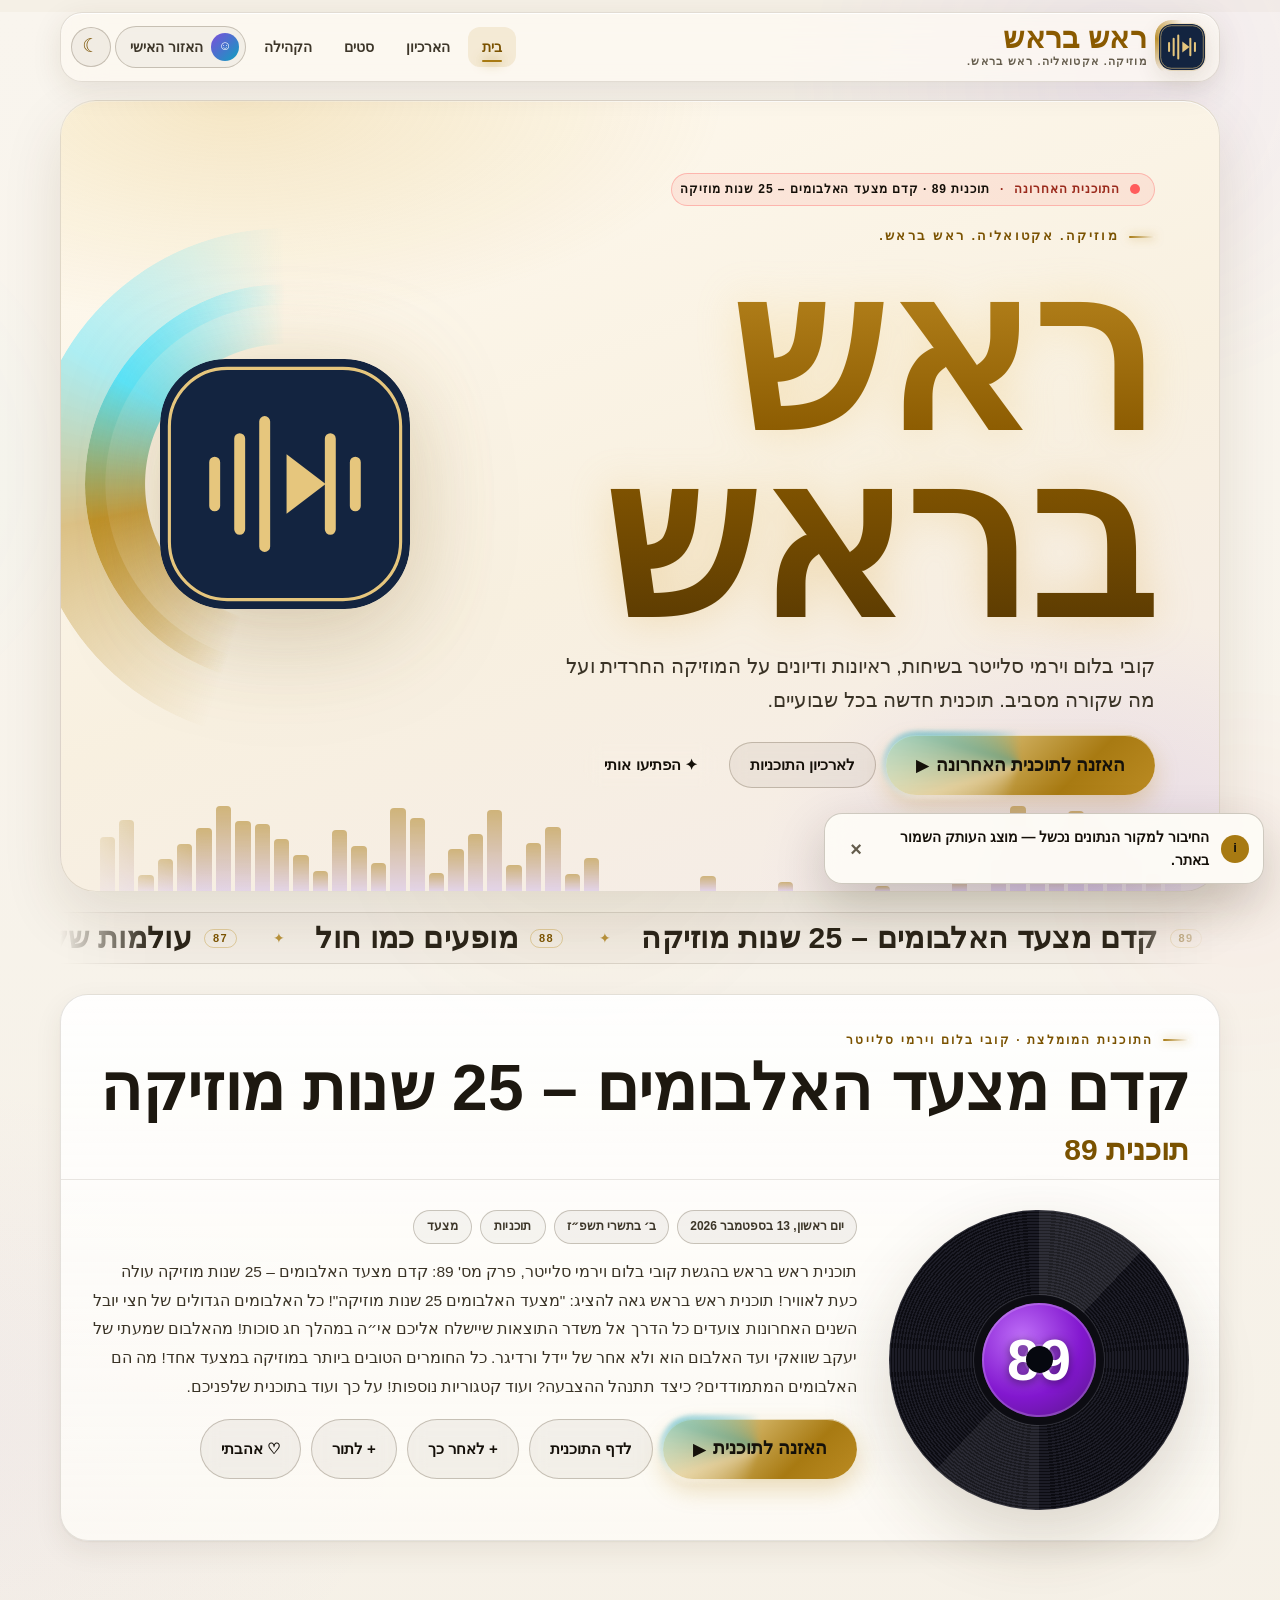
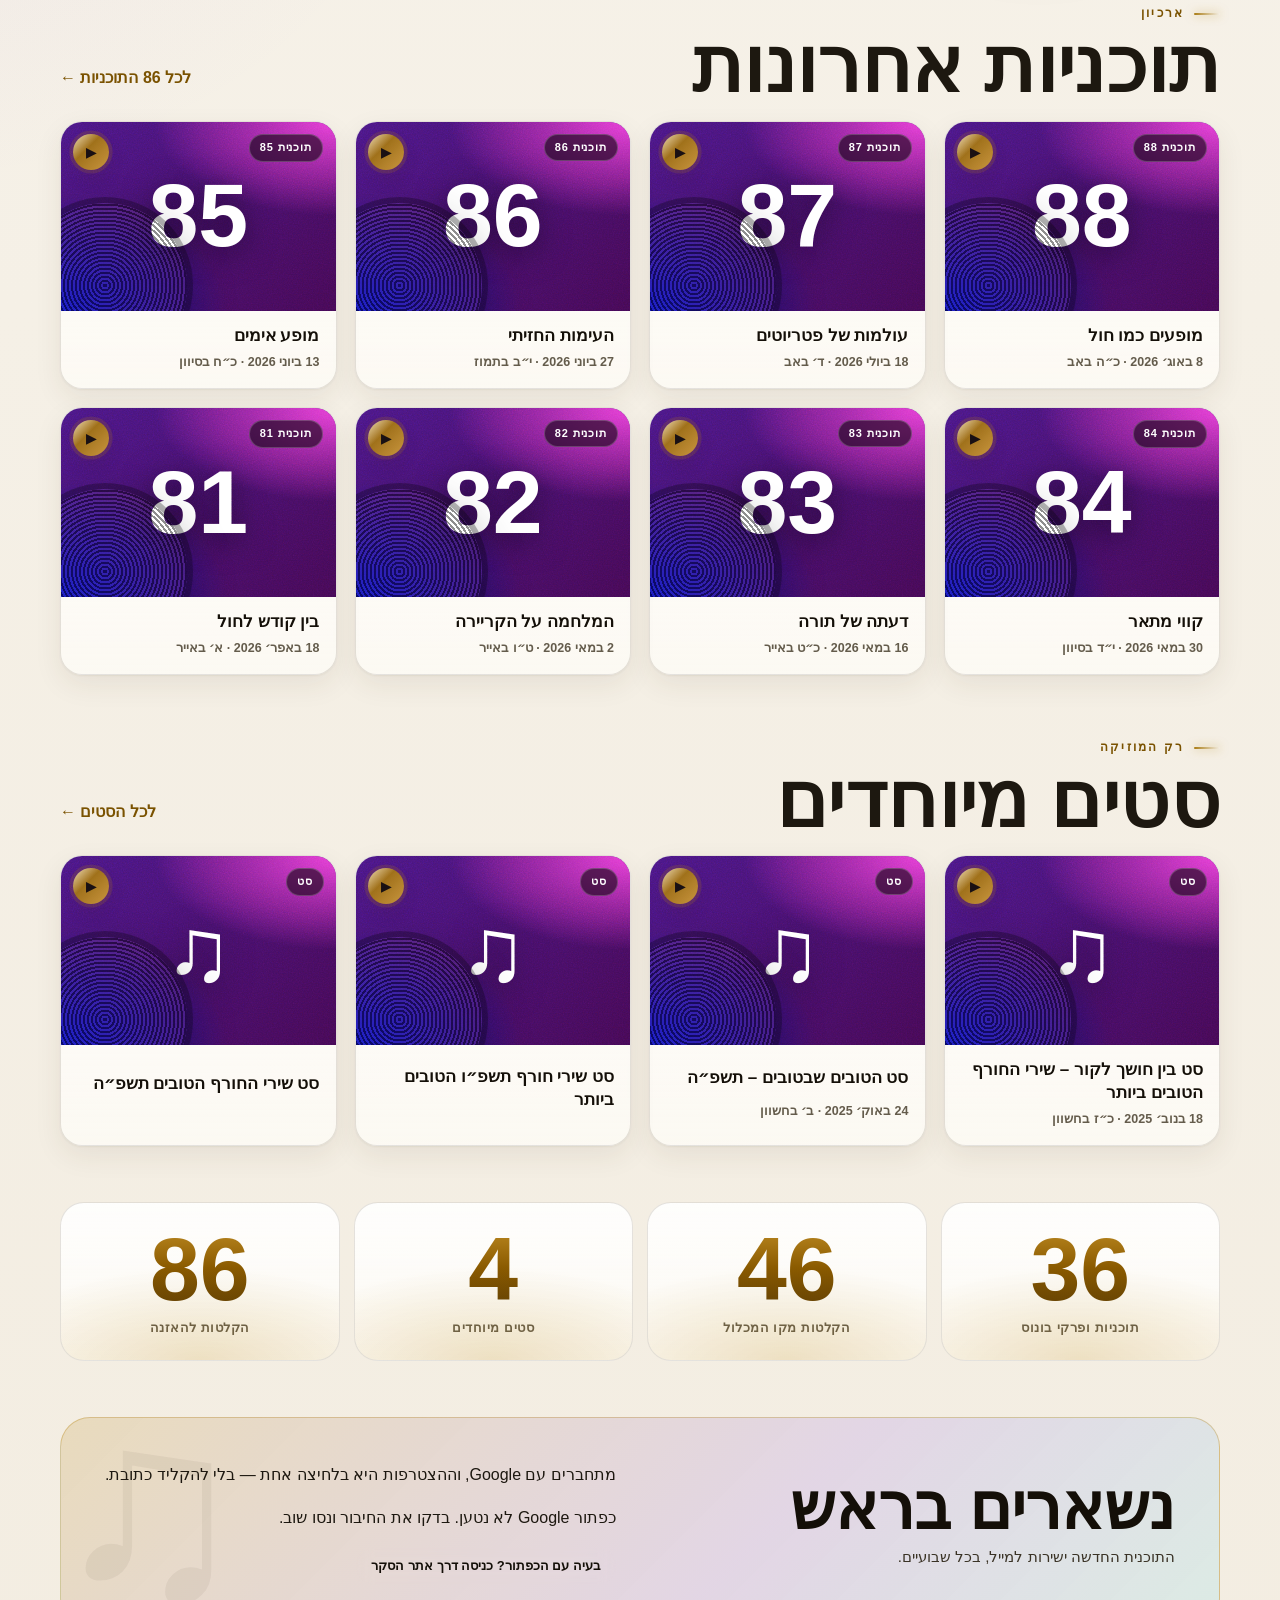
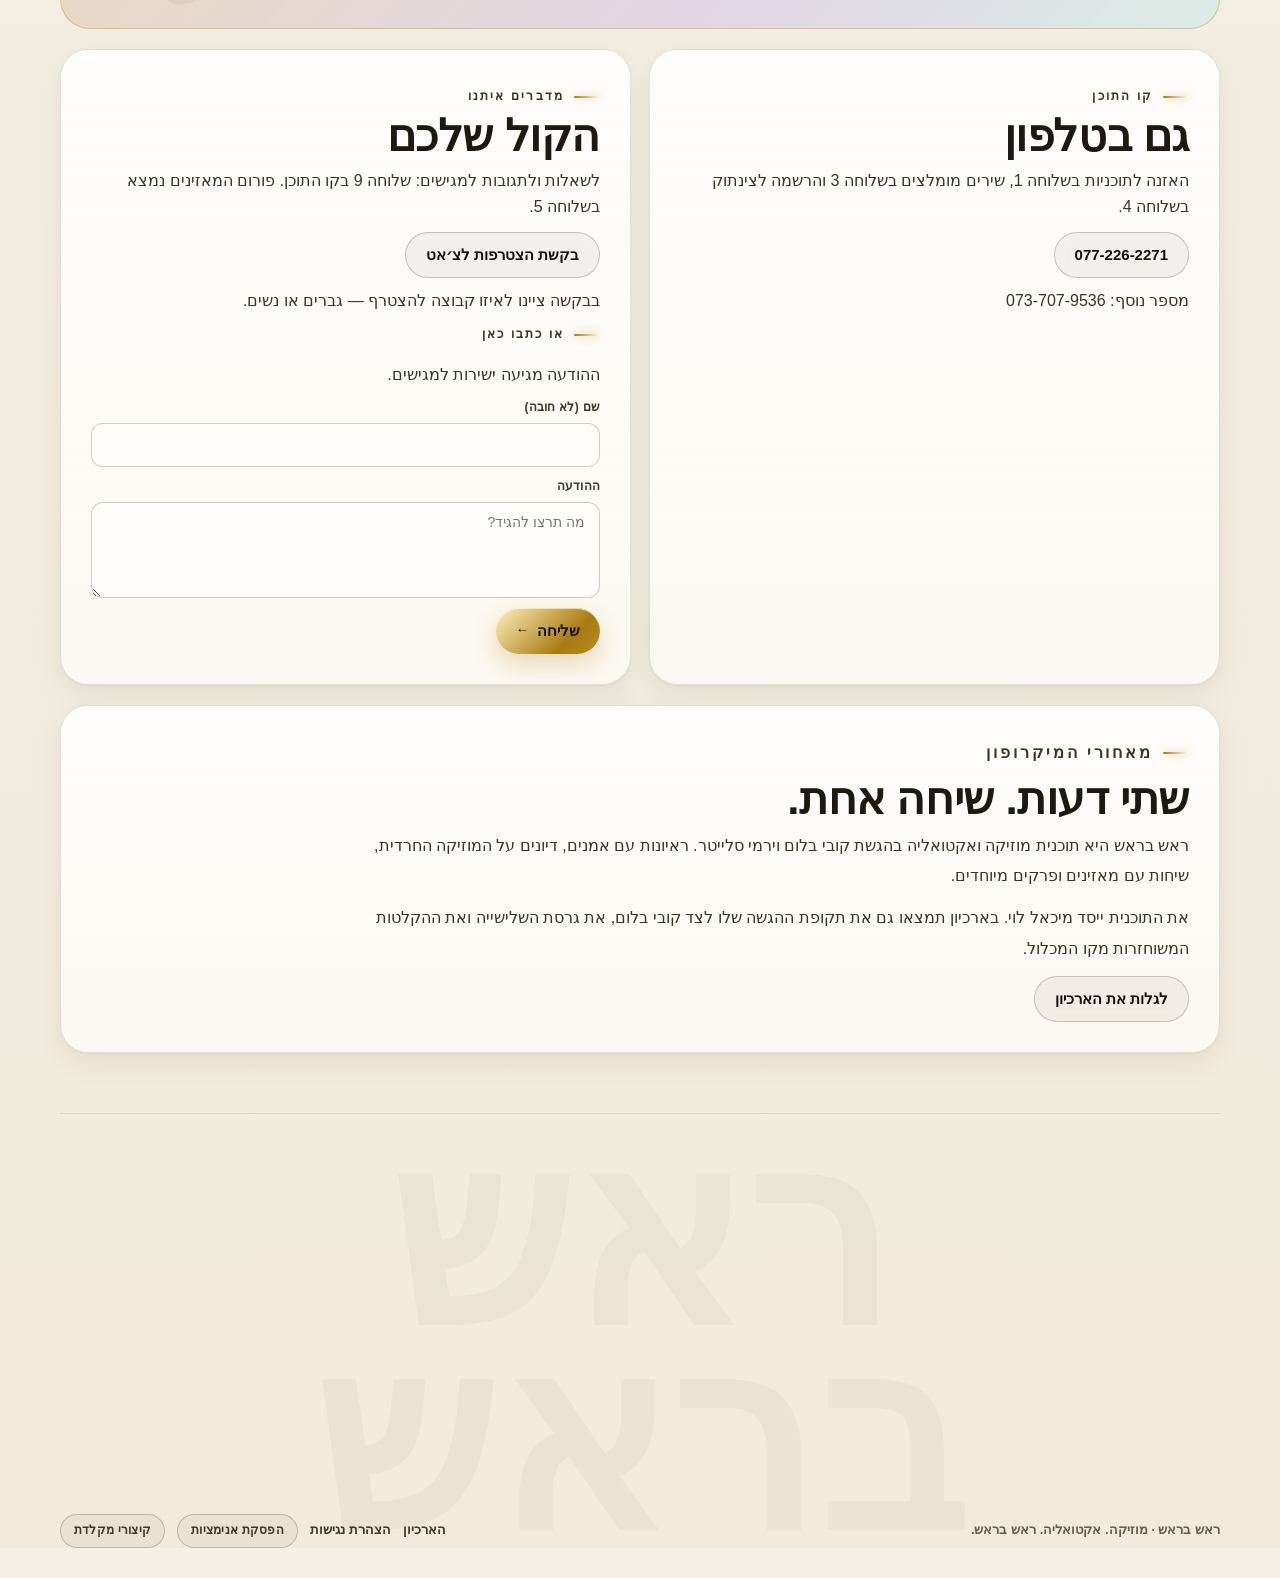
==== commit 22a7aad8: "Work in progress: static episode pages for Google, update bar, CSP, better weak-phone detection Co-A" ====
--- a/index.html
+++ b/index.html
@@ -3,6 +3,7 @@
 <head>
   <meta charset="utf-8">
   <meta name="viewport" content="width=device-width, initial-scale=1, viewport-fit=cover">
+  <meta http-equiv="Content-Security-Policy" content="default-src 'self'; script-src 'self' https://accounts.google.com/gsi/client; style-src 'self' 'unsafe-inline' https://fonts.googleapis.com https://accounts.google.com/gsi/style; font-src 'self' https://fonts.gstatic.com; img-src 'self' data: blob: https:; media-src 'self' blob: https:; connect-src 'self' https://rosh-berosh.smwlyqswkwt232.workers.dev https://accounts.google.com https://fonts.googleapis.com https://fonts.gstatic.com; frame-src https://accounts.google.com; worker-src 'self'; base-uri 'self'; form-action 'self'; object-src 'none'">
   <title>ראש בראש — מוזיקה ואקטואליה</title>
   <meta name="description" content="ראש בראש: התוכנית האחרונה, הקלטות מהארכיון וסטים מיוחדים להאזנה.">
   <meta name="theme-color" content="#06080f">
@@ -20,6 +21,7 @@
   <link rel="apple-touch-icon" href="assets/img/apple-touch-icon.png">
   <link rel="manifest" href="manifest.webmanifest">
   <script src="assets/js/theme.js"></script>
+  <script src="assets/js/app-update.js" defer></script>
   <link rel="preconnect" href="https://fonts.googleapis.com">
   <link rel="preconnect" href="https://fonts.gstatic.com" crossorigin>
   <link rel="stylesheet" href="https://fonts.googleapis.com/css2?family=Heebo:wght@400;500;700;800;900&family=Karantina:wght@300;400;700&display=swap">
@@ -74,6 +76,5 @@
   <script src="assets/js/player.js"></script>
   <script src="assets/js/router.js"></script>
   <script src="assets/js/home.js"></script>
-  <script>if ("serviceWorker" in navigator && location.protocol === "https:") navigator.serviceWorker.register("sw.js").catch(() => {});</script>
 </body>
 </html>
--- a/assets/css/features.css
+++ b/assets/css/features.css
@@ -44,3 +44,85 @@
   .hbar { grid-template-columns: minmax(80px, 38%) 1fr auto; }
   .bars.hours .bar:nth-child(even) small { visibility: visible; }
 }
+
+/* ---------- תגובות המאזינים בדף התוכנית ---------- */
+.comments { border-top: 1px solid var(--divider); }
+.comments .count { font-size: .6em; color: var(--muted); font-variant-numeric: tabular-nums; }
+.comment-form { display: grid; gap: 10px; margin: 6px 0 18px; }
+.comment-form textarea { min-height: 84px; }
+.comment-form-foot { display: flex; align-items: center; justify-content: space-between; gap: 10px; flex-wrap: wrap; }
+.comment-login { display: flex; align-items: center; gap: 12px; flex-wrap: wrap; padding: 14px 16px; border: 1px dashed var(--border-strong); border-radius: var(--radius-13); margin: 6px 0 18px; }
+.comment-login p { margin: 0; flex: 1; min-width: 200px; }
+.comment-list { list-style: none; margin: 0; padding: 0; display: grid; gap: 12px; }
+.comment-list.mine { margin-bottom: 14px; }
+.comment { padding: 14px 16px; border-radius: var(--radius-13); border: 1px solid var(--border); background: rgb(var(--fg-rgb, 255 255 255) / .03); }
+.comment.pinned { border-color: var(--gold); background: var(--gold-selected); }
+.comment.pending { opacity: .75; border-style: dashed; }
+.comment-head { display: flex; align-items: center; gap: 8px; flex-wrap: wrap; }
+.comment-head small { color: var(--muted); font-size: 12px; margin-inline-start: auto; }
+.comment p { margin: 8px 0 0; line-height: 1.7; white-space: pre-line; }
+.comment-reply { margin-top: 10px; padding: 10px 12px; border-inline-start: 3px solid var(--gold); border-radius: 0 10px 10px 0; background: rgb(var(--fg-rgb, 255 255 255) / .04); }
+.comment-reply span { font-size: 12px; font-weight: 800; color: var(--gold-ink); }
+.comment-reply p { margin-top: 4px; }
+.moment-chip { font: inherit; font-size: 12px; font-weight: 800; padding: 3px 10px; border-radius: 99px; border: 1px solid var(--border-strong); background: none; color: var(--text); cursor: pointer; direction: ltr; }
+.moment-chip:hover { border-color: var(--gold); }
+.private-msg summary { cursor: pointer; font-weight: 800; color: var(--muted); padding: 10px 0; }
+/* רגעים שמאזינים הגיבו עליהם — על פס ההתקדמות בנגן */
+.scrub .markers { position: absolute; inset: 0; pointer-events: none; }
+.scrub .markers i { position: absolute; top: 50%; width: 6px; height: 6px; margin: -3px 0 0 -3px; border-radius: 50%; background: var(--cyan); box-shadow: 0 0 0 2px var(--panel-solid); }
+
+/* ---------- ניהול: גרירת קבצים, השלמת תאריכים, מה ישתנה, בדיקת איות, תגובות ---------- */
+#editor.drop-ready { outline: 3px dashed var(--gold); outline-offset: 6px; border-radius: var(--radius-17); }
+#editor.drop-ready::before { content: "שחררו כאן — הקלטה או תמונה"; position: sticky; top: 90px; z-index: 5; display: block; margin: 0 auto 10px; width: fit-content; padding: 8px 16px; border-radius: 99px; background: var(--gold); color: #1a1405; font-weight: 800; }
+.dates-list { list-style: none; margin: 0; padding: 0; display: grid; gap: 6px; }
+.dates-list li { display: grid; grid-template-columns: 44px 1fr auto; align-items: center; gap: 10px; padding: 8px 10px; border-radius: 12px; border: 1px solid var(--border); }
+.dates-list li.done { border-color: var(--success-border); background: var(--success-bg); }
+.dates-list li.dates-season { display: block; border: 0; padding: 12px 2px 2px; font-weight: 800; color: var(--gold-ink); }
+.dates-list .num { font-weight: 900; text-align: center; color: var(--muted); }
+.dates-list .txt { display: grid; min-width: 0; }
+.dates-list .txt b { overflow: hidden; text-overflow: ellipsis; white-space: nowrap; }
+.dates-list .txt small { color: var(--muted); font-size: 12px; }
+.dates-list input[type="date"] { min-height: 40px; padding: 4px 10px; border-radius: 10px; border: 1px solid var(--border-strong); background: var(--field-bg, transparent); color: var(--text); }
+.diff { margin-top: 12px; }
+.diff summary { cursor: pointer; font-weight: 800; }
+.diff-list { margin: 8px 0 0; padding-inline-start: 18px; display: grid; gap: 6px; font-size: 13.5px; }
+.diff-list ul { margin: 2px 0 0; padding-inline-start: 16px; color: var(--muted); }
+.proof-list { list-style: none; margin: 12px 0 0; padding: 0; display: grid; gap: 10px; }
+.proof-list li { padding: 10px 12px; border: 1px solid var(--border); border-radius: 12px; display: grid; gap: 6px; }
+.proof-changes { display: flex; flex-wrap: wrap; gap: 6px 12px; font-size: 13.5px; }
+.proof-changes del { color: var(--error); text-decoration: line-through; }
+.proof-changes ins { color: var(--success); text-decoration: none; font-weight: 800; }
+.proof-ops, .mod-ops { display: flex; gap: 6px; flex-wrap: wrap; }
+.mod-list { list-style: none; margin: 14px 0 0; padding: 0; display: grid; gap: 12px; }
+.mod { padding: 12px 14px; border: 1px solid var(--border); border-radius: 12px; display: grid; gap: 8px; }
+.mod.pending { border-color: var(--gold); }
+.mod.hidden { opacity: .6; }
+.mod-head { display: flex; gap: 8px; align-items: center; flex-wrap: wrap; }
+.mod-head small { color: var(--muted); font-size: 12px; }
+.mod p { margin: 0; white-space: pre-line; }
+.mod textarea { min-height: 54px; }
+.editor-back { display: none; }
+
+/* ---------- ניהול מהטלפון ---------- */
+@media (max-width: 640px) {
+  .admin-top { flex-wrap: wrap; }
+  .admin-top .admin-title h1 { font-size: 30px; }
+  /* כפתור הפרסום תמיד בהישג יד, בתחתית המסך */
+  #btn-publish-top { position: fixed; inset-inline: 12px; bottom: calc(10px + env(safe-area-inset-bottom, 0px)); z-index: 60; justify-content: center; min-height: 52px; box-shadow: var(--shadow-button); }
+  body.has-dock #btn-publish-top { bottom: calc(150px + env(safe-area-inset-bottom, 0px)); }
+  .admin-panel { padding-bottom: 80px; }
+  .inline-toggles { display: grid; grid-template-columns: 1fr 1fr; gap: 6px; width: 100%; }
+  .inline-toggles .btn { justify-content: center; }
+  .section-title { flex-wrap: wrap; }
+  .switches { flex-direction: column; align-items: stretch; }
+  .switches .toggle { justify-content: center; }
+  .field input, .field select, .field textarea { font-size: 16px; }   /* בלי הגדלה אוטומטית באייפון */
+  .ep-list { max-height: 45vh; }
+  .editor-back { display: inline-flex; }
+  .bulk-bar, .bulk-actions { flex-wrap: wrap; }
+  dialog.sheet, dialog.sheet.wide { width: 100%; max-width: none; max-height: 100dvh; height: 100dvh; margin: 0; border-radius: 0; }
+  .dates-list li { grid-template-columns: 34px 1fr; }
+  .dates-list input[type="date"] { grid-column: 1 / -1; width: 100%; }
+  .hg-head .btn, .mod-ops .btn, .proof-ops .btn { flex: 1 1 auto; justify-content: center; }
+  .comment-form-foot .btn { width: 100%; justify-content: center; }
+}
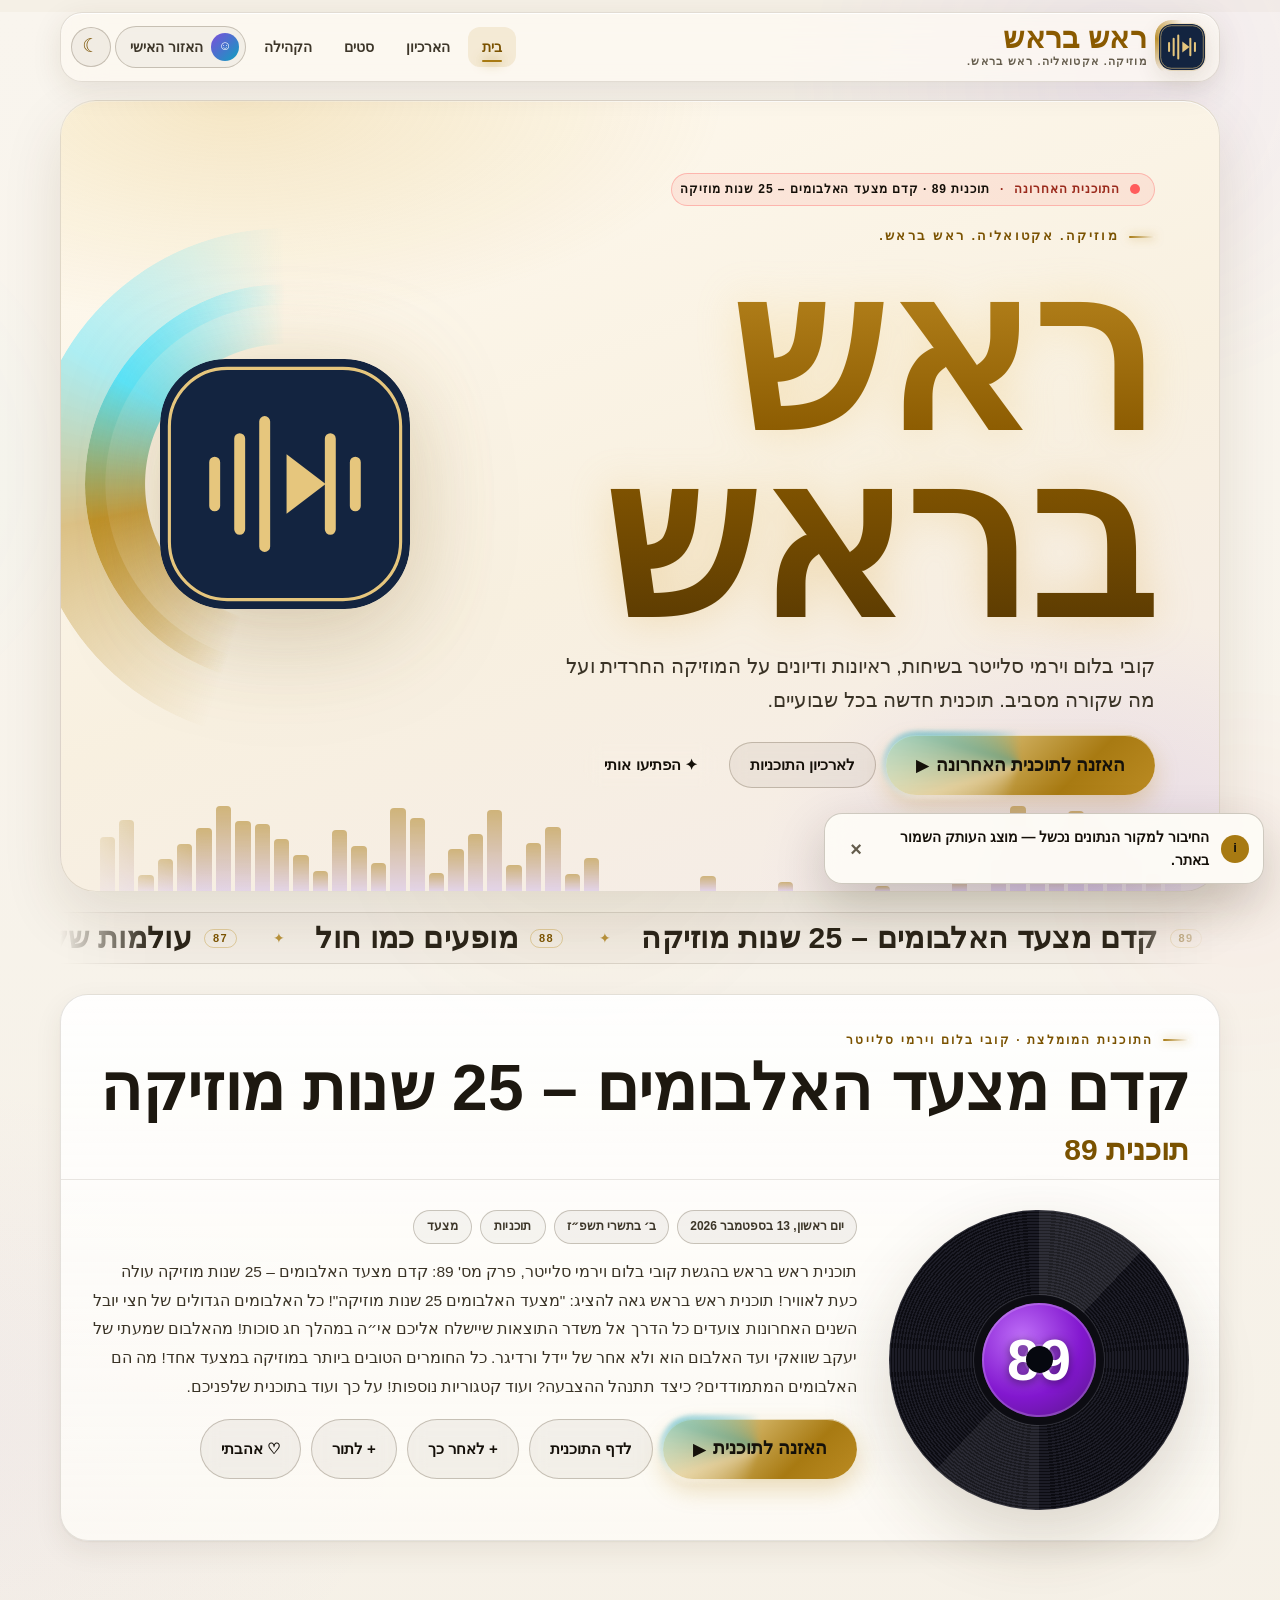
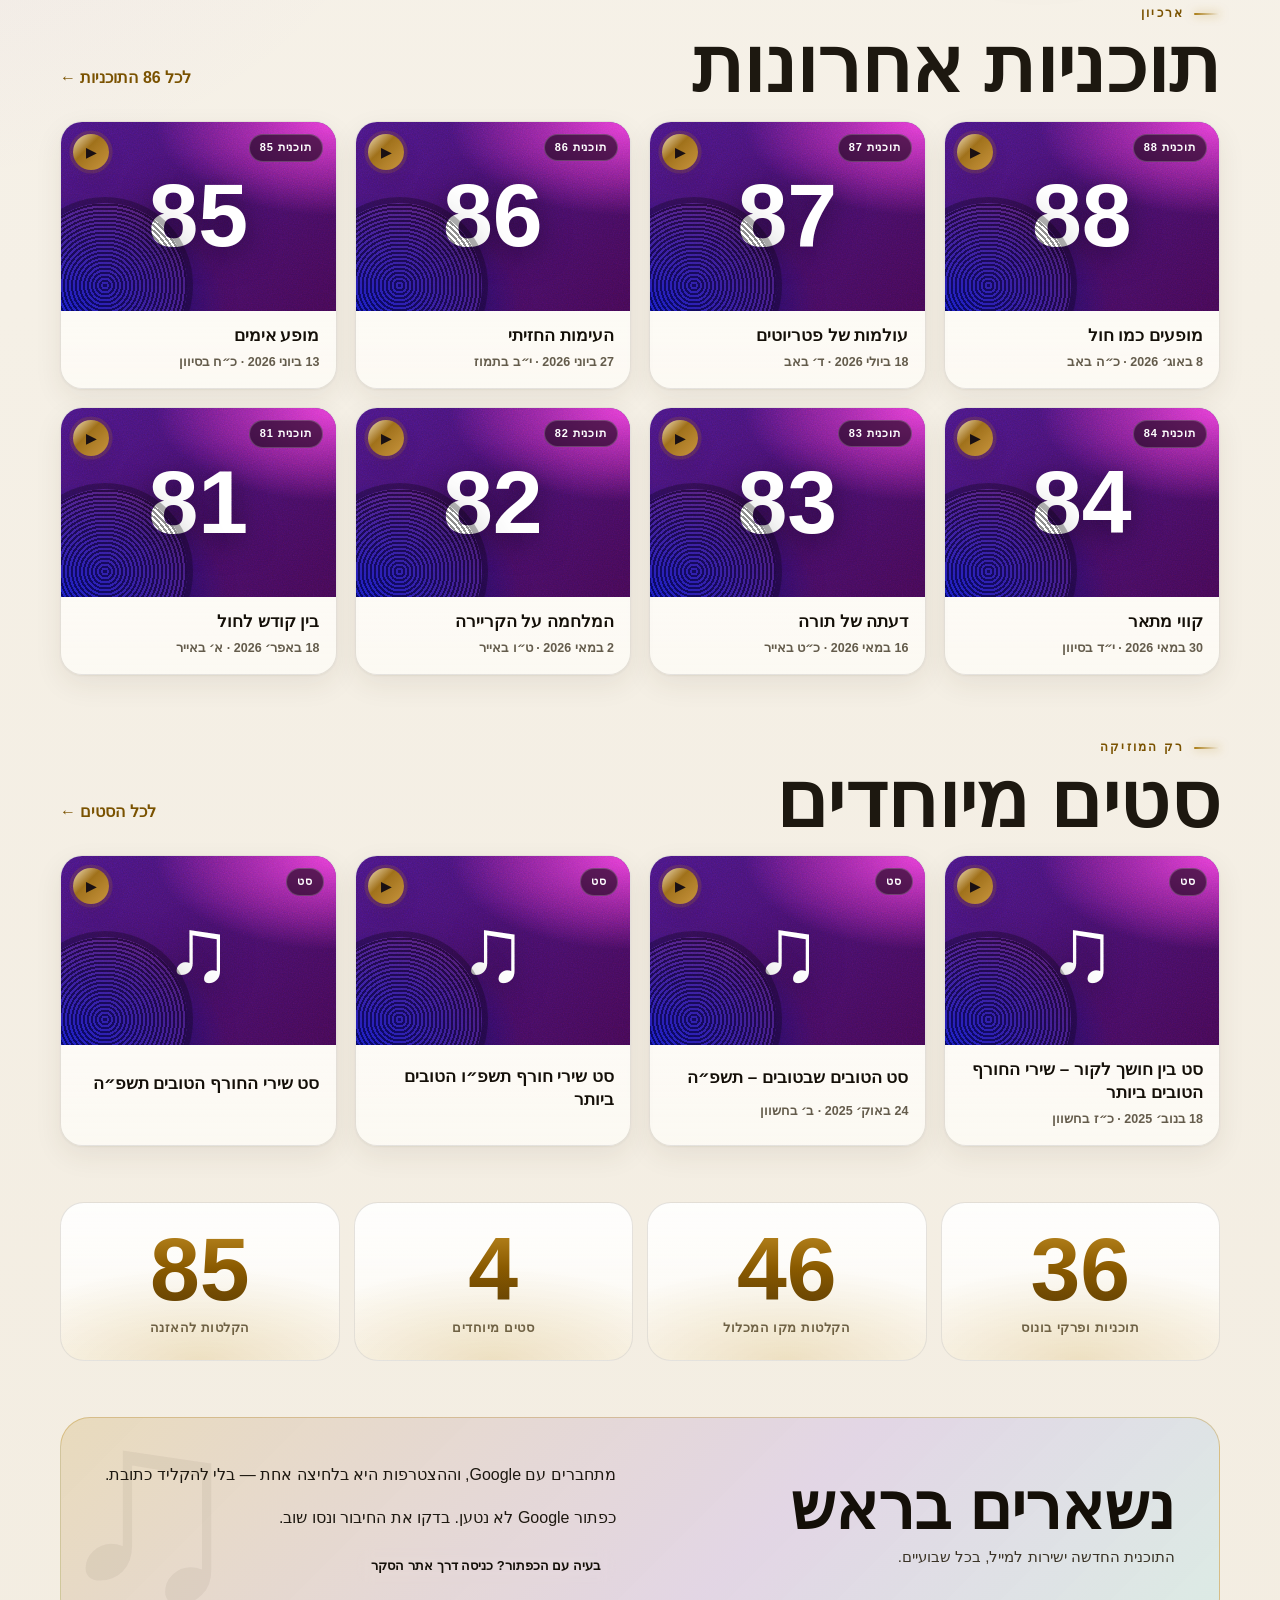
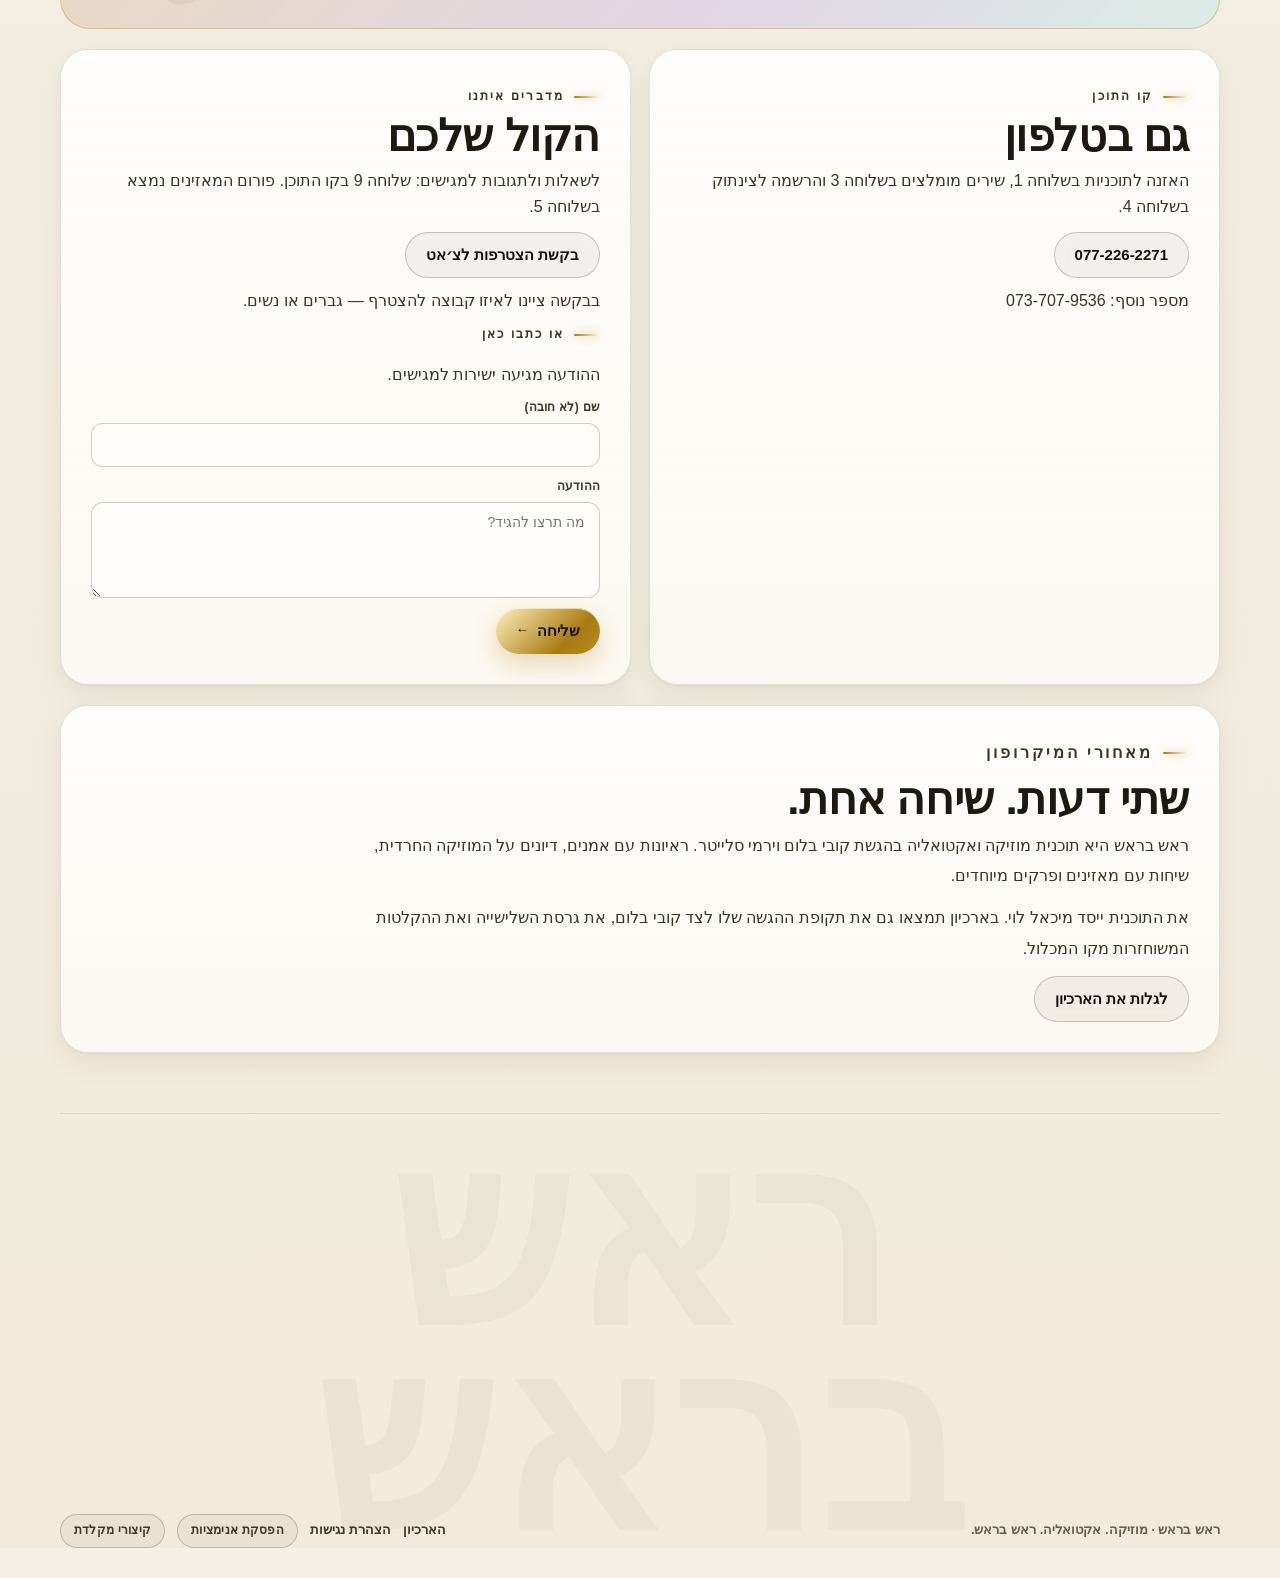
==== commit 992cd3b6: "Like counts visible to admins only: no counts on buttons, no public 'most loved' section or sort Co-" ====
--- a/index.html
+++ b/index.html
@@ -61,7 +61,6 @@
       <section id="featured" aria-live="polite" data-reveal></section>
       <section id="resume"></section>
       <section id="recent" class="grid-section"></section>
-      <section id="loved" class="grid-section"></section>
       <section id="sets" class="grid-section"></section>
       <section id="stats"></section>
       <section id="follow"></section>
--- a/assets/css/features.css
+++ b/assets/css/features.css
@@ -126,3 +126,16 @@
   .hg-head .btn, .mod-ops .btn, .proof-ops .btn { flex: 1 1 auto; justify-content: center; }
   .comment-form-foot .btn { width: 100%; justify-content: center; }
 }
+
+/* ---------- הרגעים שסימנתם ♥ ---------- */
+.moment-btn[aria-pressed="true"] { color: var(--pink); border-color: color-mix(in srgb, var(--pink) 55%, transparent); }
+.moments-list { display: grid; gap: 10px; }
+.moments-row { padding: 12px 14px; border-radius: var(--radius-13); border: 1px solid var(--border); border-inline-start: 4px solid hsl(var(--h) 80% 60%); display: grid; gap: 8px; }
+.moments-row a { color: inherit; text-decoration: none; }
+.moments-chips { display: flex; flex-wrap: wrap; gap: 6px; }
+.moment-pair { display: inline-flex; align-items: center; gap: 2px; }
+.moment-del { font: inherit; font-size: 11px; border: 0; background: none; color: var(--muted); cursor: pointer; padding: 2px 4px; }
+.moment-del:hover { color: var(--error); }
+.hot-list { margin: 8px 0 0; padding: 0; list-style: none; display: flex; flex-wrap: wrap; gap: 6px; }
+.title-ideas { display: flex; flex-wrap: wrap; gap: 6px; margin-top: 10px; }
+.whatsapp-text { white-space: pre-line; padding: 10px 12px; border-radius: 10px; border: 1px solid var(--border); margin-top: 8px; }
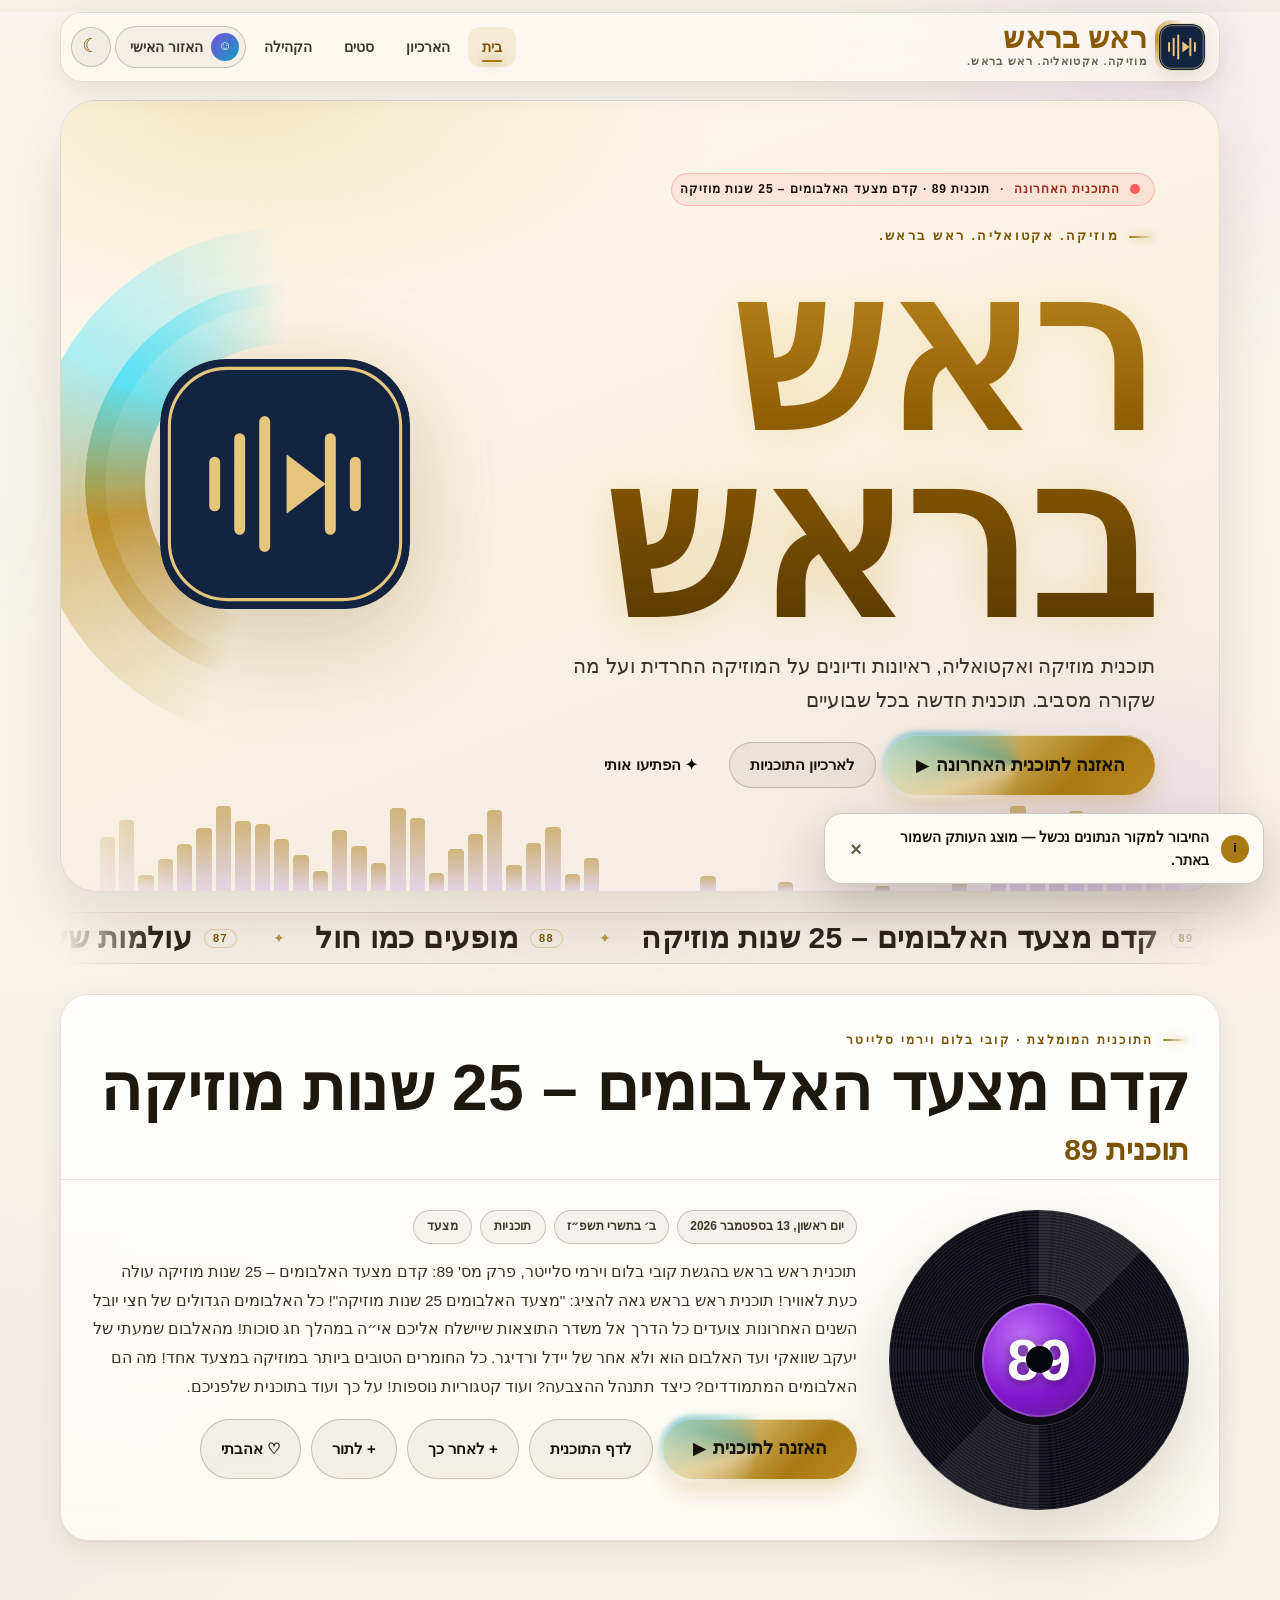
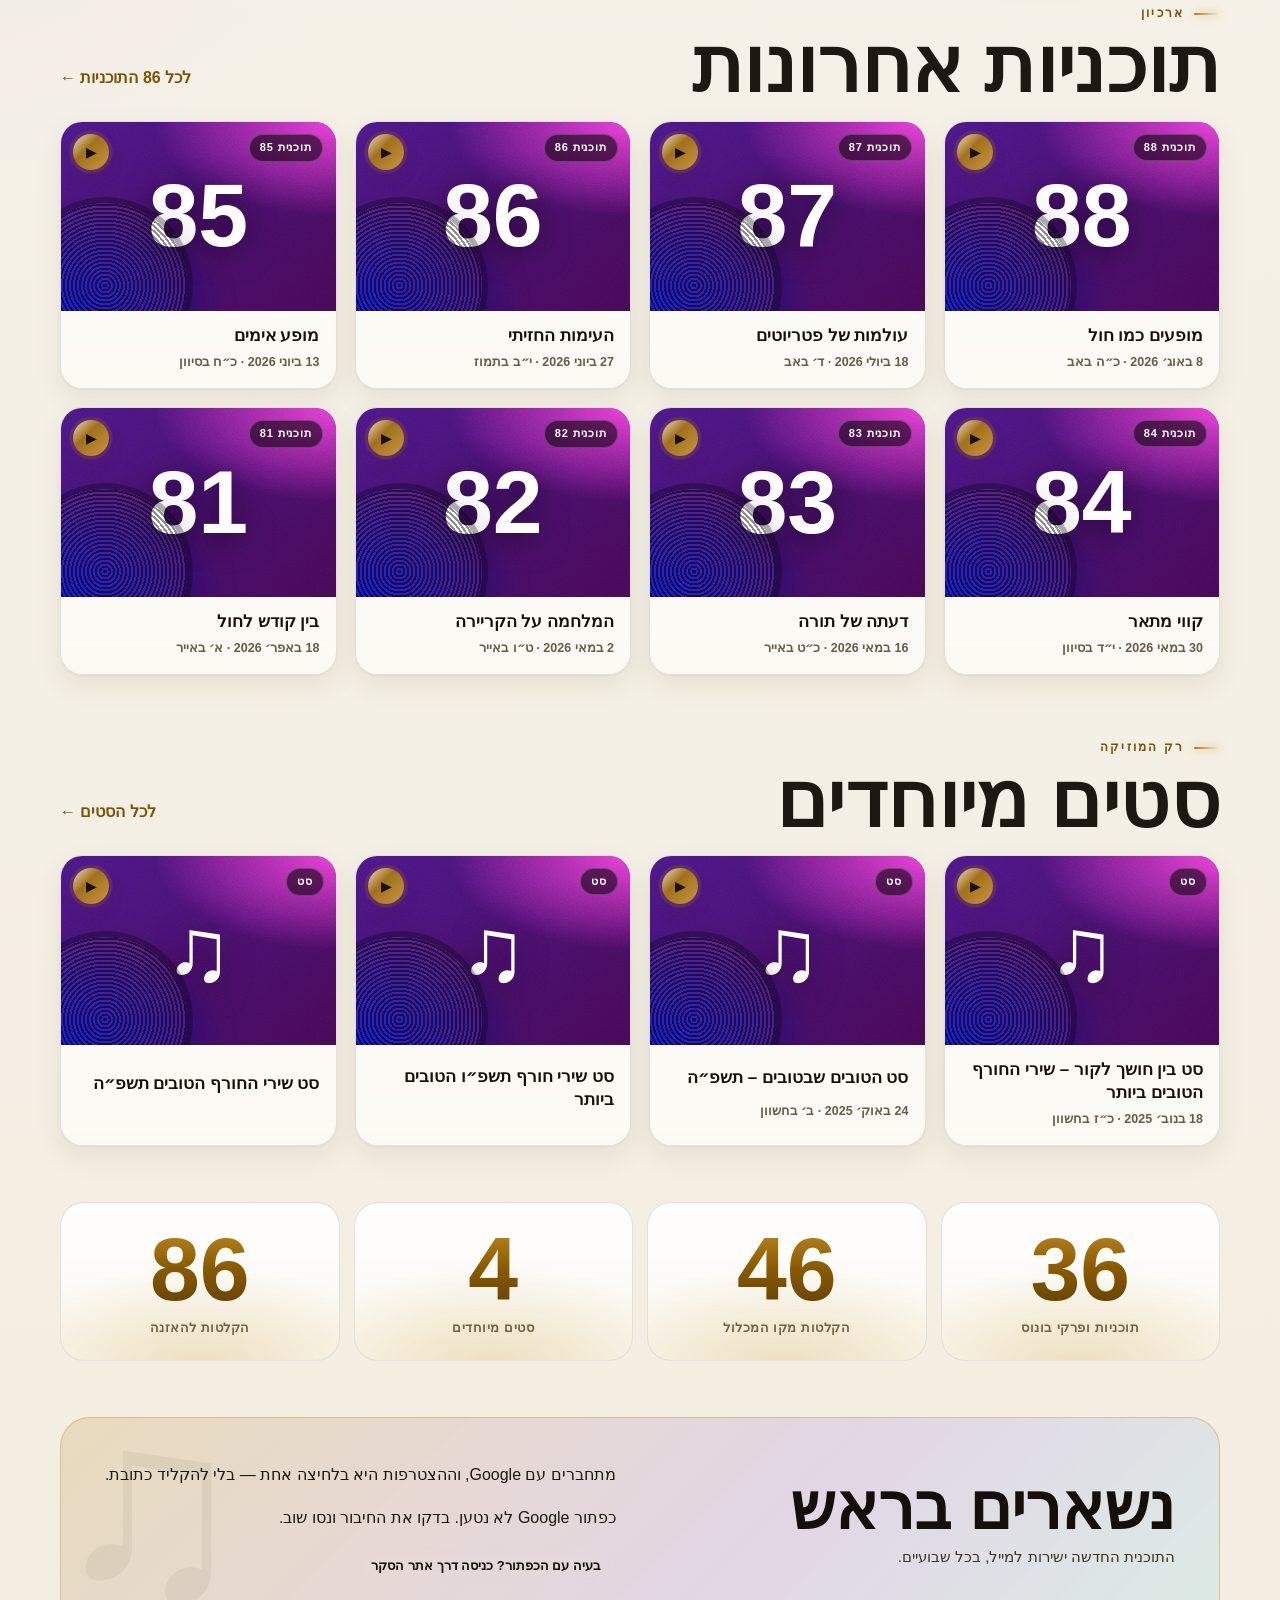
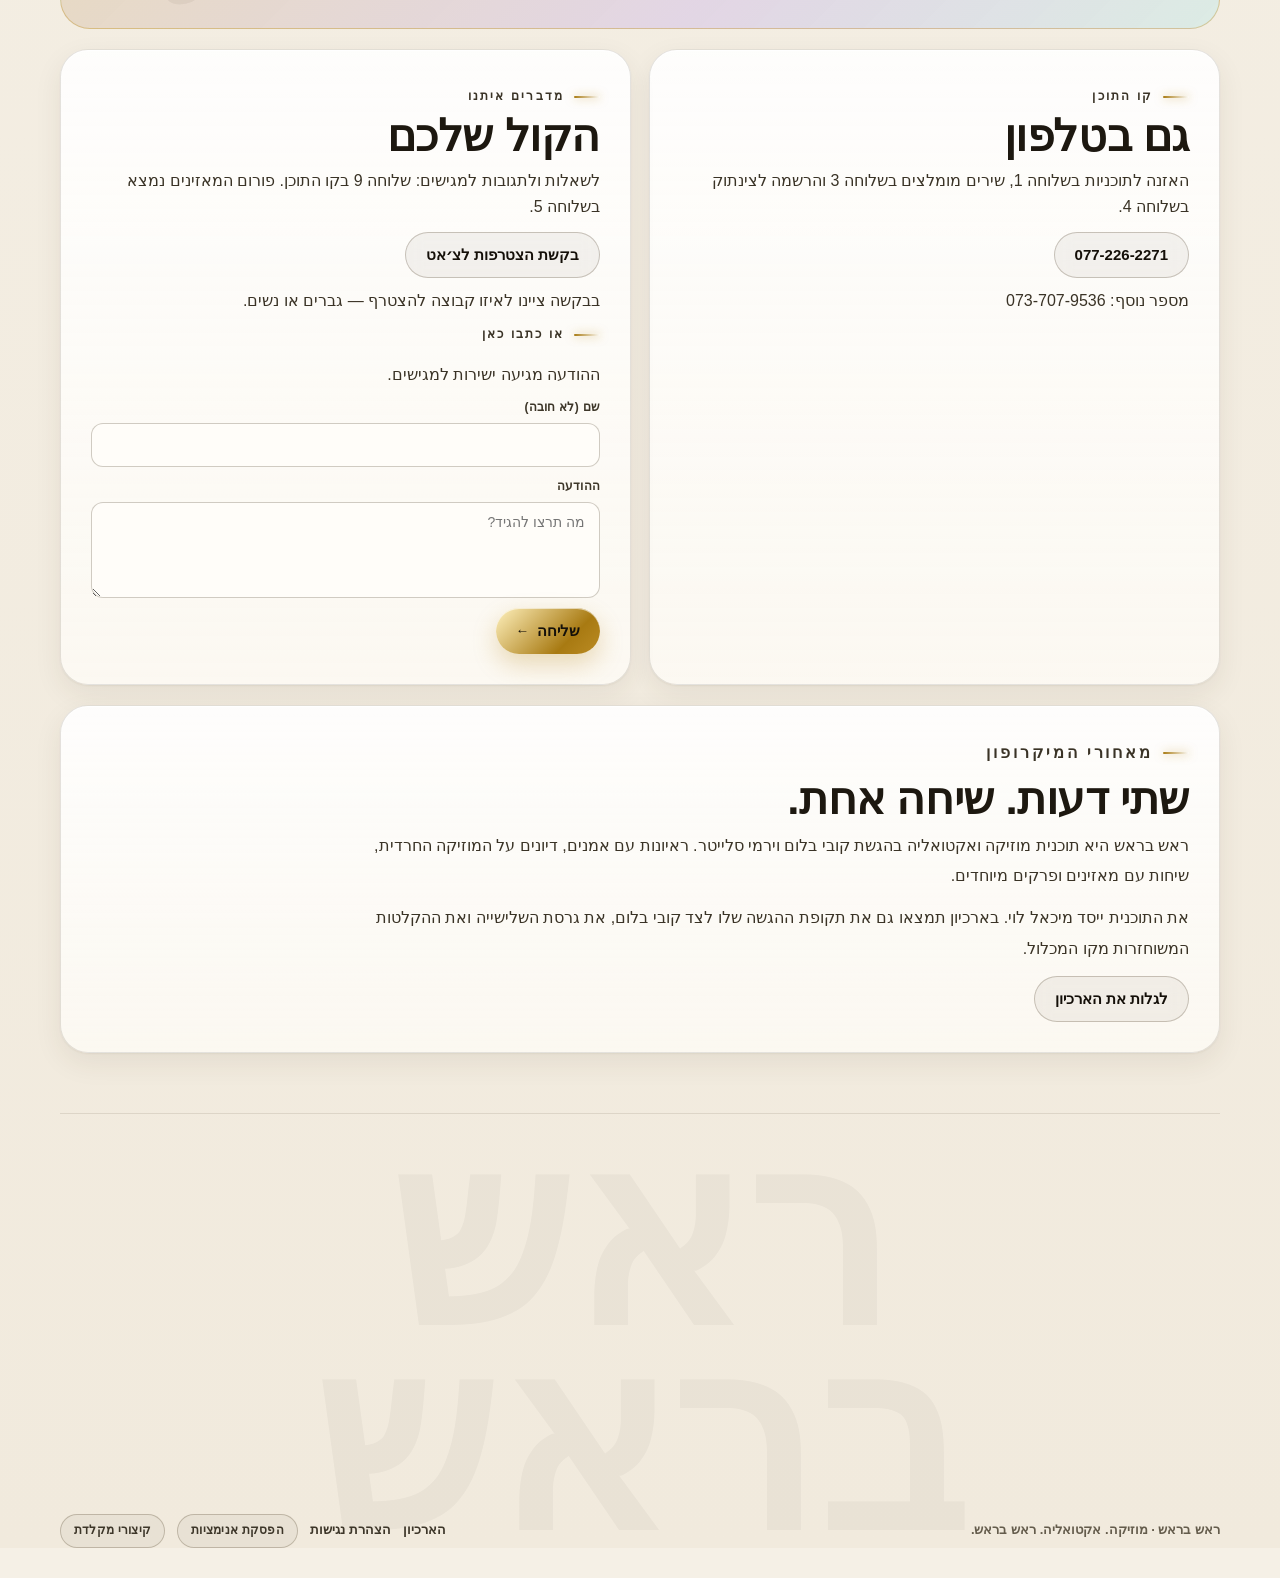
==== commit e4bbb175: "Update the home-page description under the show name Co-Authored-By: Claude Opus 5.5 <noreply@anthro" ====
--- a/index.html
+++ b/index.html
@@ -41,7 +41,7 @@
           <h1 class="parade-title" id="hero-title">
             <span class="hero-line1 hero-title" data-text="ראש בראש" data-site-name>ראש בראש</span>
           </h1>
-          <p class="lead" data-site-description>קובי בלום וירמי סלייטר — מוזיקה, אקטואליה וכל מה שביניהן.</p>
+          <p class="lead" data-site-description>תוכנית מוזיקה ואקטואליה, ראיונות ודיונים על המוזיקה החרדית ועל מה שקורה מסביב. תוכנית חדשה בכל שבועיים</p>
           <div class="actions hero-actions">
             <button type="button" class="btn xl primary" data-play-latest>האזנה לתוכנית האחרונה <span>▶</span></button>
             <a class="btn" href="archive.html">לארכיון התוכניות</a>
--- a/assets/css/rosh.css
+++ b/assets/css/rosh.css
@@ -49,6 +49,8 @@
   --gold-rgb: 240 198 90;
   --violet-rgb: 139 92 246;
   --fg-rgb: 255 255 255;            /* שכבות־על שקופות: ריחוף, משטחים, קווים */
+  --hue-l: 78%;                     /* בהירות לטקסט בגוון של תוכנית/עונה: hsl(var(--h) 90% var(--hue-l)) */
+  --hue-bg-l: 40%;                  /* בהירות לרקע בגוון של תוכנית (עיגול המספר בשורות) */
   --text-strong: #fff;
   --text-2: #d5d2e0;
   --banner-ink: #f6efd9;
@@ -155,6 +157,8 @@
     --teal-bg: rgba(14, 159, 191, .1);
     --teal-border: rgba(14, 120, 150, .4);
     --fg-rgb: 40 30 14;
+    --hue-l: 38%;
+    --hue-bg-l: 86%;
     --border: rgba(60, 44, 18, .13);
     --border-soft: rgba(60, 44, 18, .09);
     --border-strong: rgba(60, 44, 18, .24);
@@ -248,6 +252,8 @@
   --teal-bg: rgba(14, 159, 191, .1);
   --teal-border: rgba(14, 120, 150, .4);
   --fg-rgb: 40 30 14;
+  --hue-l: 38%;
+  --hue-bg-l: 86%;
   --border: rgba(60, 44, 18, .13);
   --border-soft: rgba(60, 44, 18, .09);
   --border-strong: rgba(60, 44, 18, .24);
@@ -816,7 +822,8 @@
 
 /* ---------- הודעות ---------- */
 
-.notice-host { position: fixed; inset-inline-start: 16px; bottom: calc(var(--dock-height) + 16px); z-index: 90; display: grid; gap: 8px; max-width: min(440px, calc(100% - 32px)); }
+/* מעל הנגן כשהוא פתוח (--dock-height כולל כבר את השוליים הבטוחים), ומעל פס הבית של הטלפון כשהוא סגור */
+.notice-host { position: fixed; inset-inline-start: 16px; bottom: calc(max(var(--dock-height), env(safe-area-inset-bottom, 0px)) + 16px); z-index: 90; display: grid; gap: 8px; max-width: min(440px, calc(100% - 32px)); }
 .notice {
   display: flex; align-items: center; gap: 12px; padding: 12px 14px 12px 16px;
   border: 1px solid var(--border-strong); border-radius: 18px;
@@ -847,7 +854,7 @@
 /* ---------- נגן קבוע ---------- */
 
 .dock {
-  position: fixed; inset-inline: 0; bottom: 0; z-index: 60; padding: 0 12px 12px;
+  position: fixed; inset-inline: 0; bottom: 0; z-index: 60; padding: 0 12px calc(12px + env(safe-area-inset-bottom, 0px));   /* מעל פס הבית באייפון */
   transform: translateY(120%); transition: transform .55s var(--ease); pointer-events: none;
 }
 .dock.open { transform: none; pointer-events: auto; }
@@ -974,13 +981,13 @@
   .stats { gap: 10px; margin: 36px 0; }
   .stat { padding: 18px 12px 16px; }
   .hide-sm { display: none; }
-  .dock { padding: 0 6px 6px; }
+  .dock { padding: 0 6px calc(6px + env(safe-area-inset-bottom, 0px)); }
   .dock-inner { padding: 10px 10px; border-radius: 22px; }
   .dock-top { flex-wrap: wrap; }
   .dock-controls { width: 100%; justify-content: center; order: 3; }
   .dock-controls .main { width: 54px; height: 54px; }
   .dock-extra select { font-size: 11px; }
-  body.has-dock { --dock-height: 230px; }
+  body.has-dock { --dock-height: 280px; }   /* רק בלי ResizeObserver; אחרת player.js מודד את הגובה בפועל */
   .footer-mark { margin: 0 0 -14px; }
 }
 /* פחות תנועה: לפי המערכת (אלא אם המשתמש בחר "תנועה מלאה"), או לפי בחירה באתר (data-motion="reduced").
--- a/assets/css/features.css
+++ b/assets/css/features.css
@@ -110,6 +110,8 @@
   /* כפתור הפרסום תמיד בהישג יד, בתחתית המסך */
   #btn-publish-top { position: fixed; inset-inline: 12px; bottom: calc(10px + env(safe-area-inset-bottom, 0px)); z-index: 60; justify-content: center; min-height: 52px; box-shadow: var(--shadow-button); }
   body.has-dock #btn-publish-top { bottom: calc(150px + env(safe-area-inset-bottom, 0px)); }
+  /* ההודעות הצפות מעל כפתור הפרסום, לא עליו */
+  body[data-page="admin"] .notice-host { bottom: calc(72px + env(safe-area-inset-bottom, 0px)); }
   .admin-panel { padding-bottom: 80px; }
   .inline-toggles { display: grid; grid-template-columns: 1fr 1fr; gap: 6px; width: 100%; }
   .inline-toggles .btn { justify-content: center; }
@@ -120,7 +122,7 @@
   .ep-list { max-height: 45vh; }
   .editor-back { display: inline-flex; }
   .bulk-bar, .bulk-actions { flex-wrap: wrap; }
-  dialog.sheet, dialog.sheet.wide { width: 100%; max-width: none; max-height: 100dvh; height: 100dvh; margin: 0; border-radius: 0; }
+  body[data-page="admin"] dialog.sheet, body[data-page="admin"] dialog.sheet.wide { width: 100%; max-width: none; max-height: 100dvh; height: 100dvh; margin: 0; border-radius: 0; }
   .dates-list li { grid-template-columns: 34px 1fr; }
   .dates-list input[type="date"] { grid-column: 1 / -1; width: 100%; }
   .hg-head .btn, .mod-ops .btn, .proof-ops .btn { flex: 1 1 auto; justify-content: center; }
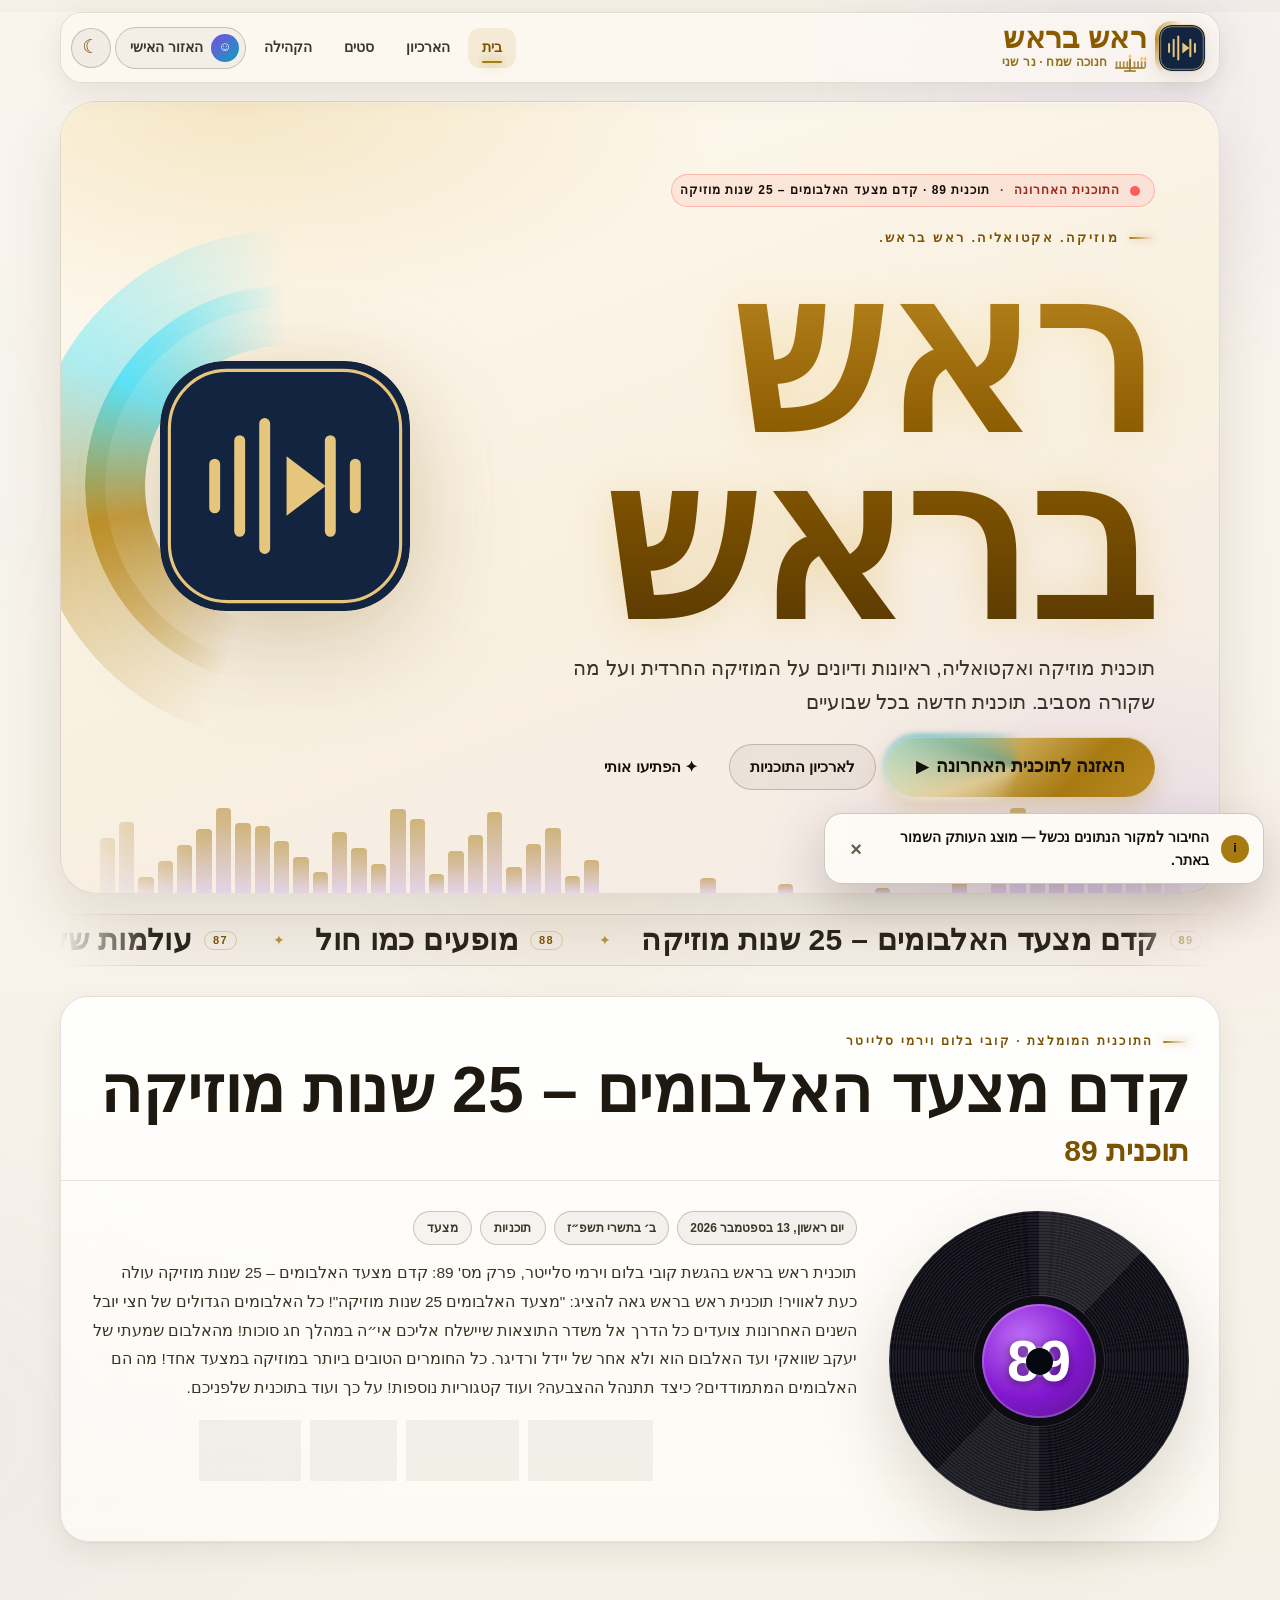
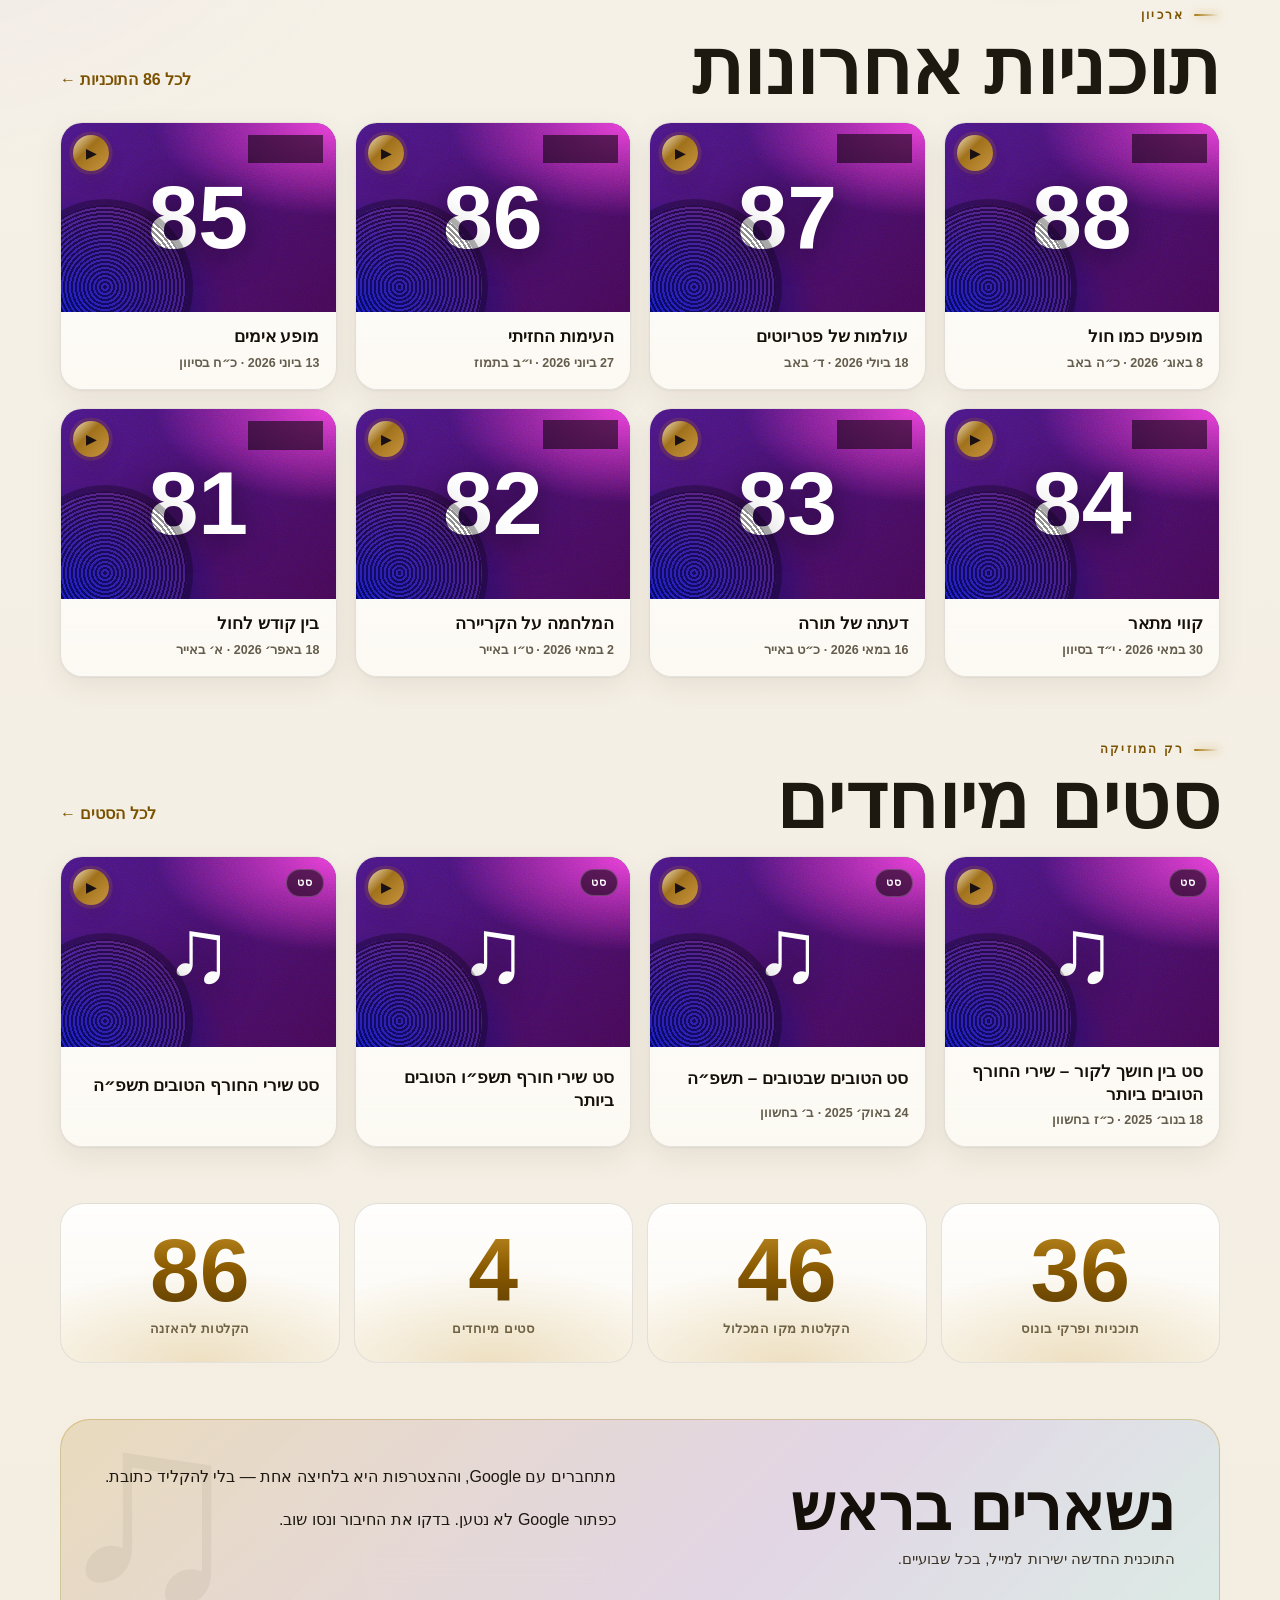
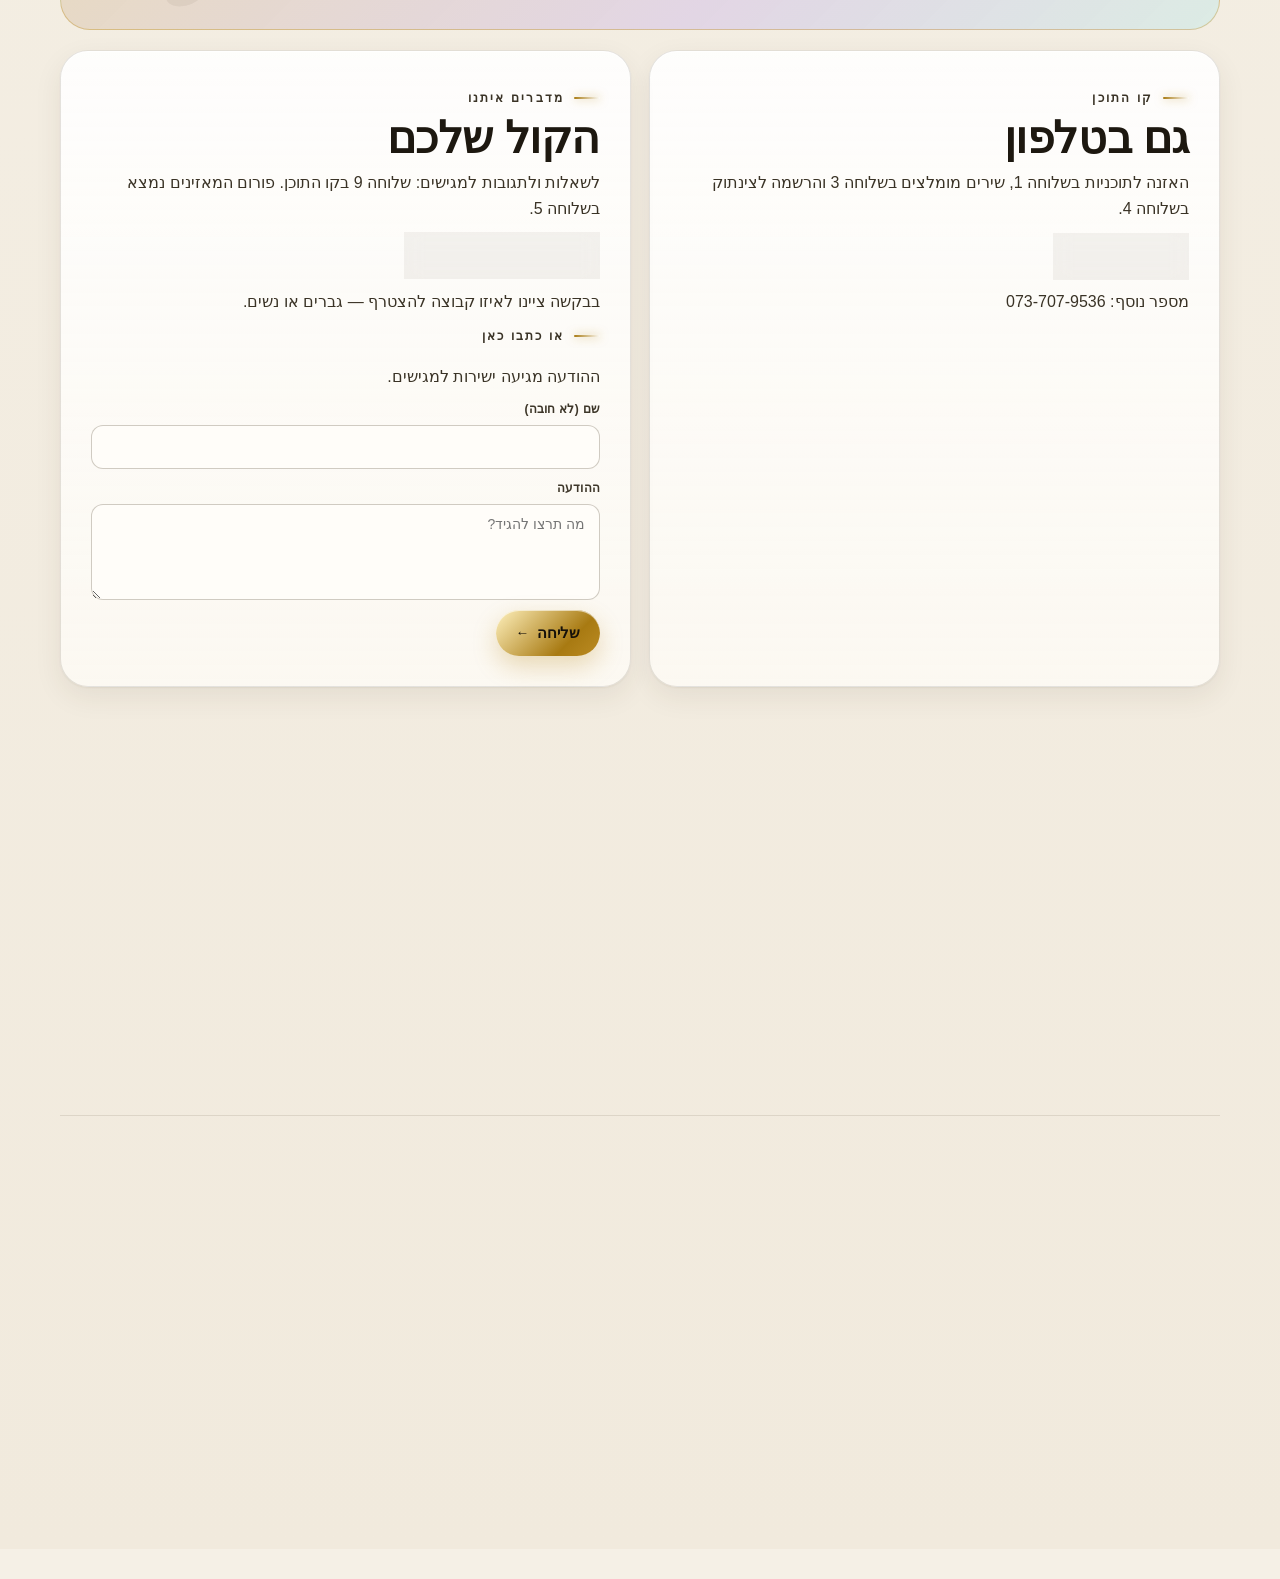
==== commit c9853a6d: "Admin control panel, live preview, share kit and a livelier site Admin: - Control panel when no epis" ====
--- a/index.html
+++ b/index.html
@@ -3,6 +3,7 @@
 <head>
   <meta charset="utf-8">
   <meta name="viewport" content="width=device-width, initial-scale=1, viewport-fit=cover">
+  <meta name="google-site-verification" content="rrPLo1RTYZDaKfsz_mU2lzwqFz5Nbcm3mrhCY-wW2sg">
   <meta http-equiv="Content-Security-Policy" content="default-src 'self'; script-src 'self' https://accounts.google.com/gsi/client; style-src 'self' 'unsafe-inline' https://fonts.googleapis.com https://accounts.google.com/gsi/style; font-src 'self' https://fonts.gstatic.com; img-src 'self' data: blob: https:; media-src 'self' blob: https:; connect-src 'self' https://rosh-berosh.smwlyqswkwt232.workers.dev https://accounts.google.com https://fonts.googleapis.com https://fonts.gstatic.com; frame-src https://accounts.google.com; worker-src 'self'; base-uri 'self'; form-action 'self'; object-src 'none'">
   <title>ראש בראש — מוזיקה ואקטואליה</title>
   <meta name="description" content="ראש בראש: התוכנית האחרונה, הקלטות מהארכיון וסטים מיוחדים להאזנה.">
@@ -24,7 +25,8 @@
   <script src="assets/js/app-update.js" defer></script>
   <link rel="preconnect" href="https://fonts.googleapis.com">
   <link rel="preconnect" href="https://fonts.gstatic.com" crossorigin>
-  <link rel="stylesheet" href="https://fonts.googleapis.com/css2?family=Heebo:wght@400;500;700;800;900&family=Karantina:wght@300;400;700&display=swap">
+  <link rel="preconnect" href="https://rosh-berosh.smwlyqswkwt232.workers.dev" crossorigin>
+  <link rel="stylesheet" href="https://fonts.googleapis.com/css2?family=Heebo:wght@400;600;700;800;900&family=Karantina:wght@400;700&display=swap">
   <link rel="stylesheet" href="assets/css/rosh.css">
   <link rel="stylesheet" href="assets/css/features.css">
 </head>
@@ -58,9 +60,9 @@
 
       <div class="ticker" id="ticker" aria-hidden="true"></div>
 
-      <section id="featured" aria-live="polite" data-reveal></section>
+      <section id="featured" aria-live="polite" data-reveal><div class="skel-featured" aria-hidden="true"><div class="skel-block"></div><div class="skel-lines"><div class="skel-line short"></div><div class="skel-line big"></div><div class="skel-line"></div><div class="skel-line"></div><div class="skel-line short"></div></div></div></section>
       <section id="resume"></section>
-      <section id="recent" class="grid-section"></section>
+      <section id="recent" class="grid-section"><div class="skel-grid" aria-hidden="true"><div class="skel-tile"><div class="skel-img"></div><div class="skel-line"></div><div class="skel-line short"></div></div><div class="skel-tile"><div class="skel-img"></div><div class="skel-line"></div><div class="skel-line short"></div></div><div class="skel-tile"><div class="skel-img"></div><div class="skel-line"></div><div class="skel-line short"></div></div><div class="skel-tile"><div class="skel-img"></div><div class="skel-line"></div><div class="skel-line short"></div></div></div></section>
       <section id="sets" class="grid-section"></section>
       <section id="stats"></section>
       <section id="follow"></section>
@@ -73,6 +75,7 @@
   <script src="assets/js/ui.js"></script>
   <script src="assets/js/store.js"></script>
   <script src="assets/js/player.js"></script>
+  <script src="assets/js/extras.js"></script>
   <script src="assets/js/router.js"></script>
   <script src="assets/js/home.js"></script>
 </body>
--- a/assets/css/rosh.css
+++ b/assets/css/rosh.css
@@ -51,6 +51,7 @@
   --fg-rgb: 255 255 255;            /* שכבות־על שקופות: ריחוף, משטחים, קווים */
   --hue-l: 78%;                     /* בהירות לטקסט בגוון של תוכנית/עונה: hsl(var(--h) 90% var(--hue-l)) */
   --hue-bg-l: 40%;                  /* בהירות לרקע בגוון של תוכנית (עיגול המספר בשורות) */
+  --hue-tint: .5;                   /* עוצמת הגוון של התוכנית ברקע רצועת הפתיחה בדף התוכנית */
   --text-strong: #fff;
   --text-2: #d5d2e0;
   --banner-ink: #f6efd9;
@@ -159,6 +160,7 @@
     --fg-rgb: 40 30 14;
     --hue-l: 38%;
     --hue-bg-l: 86%;
+    --hue-tint: .6;
     --border: rgba(60, 44, 18, .13);
     --border-soft: rgba(60, 44, 18, .09);
     --border-strong: rgba(60, 44, 18, .24);
@@ -254,6 +256,7 @@
   --fg-rgb: 40 30 14;
   --hue-l: 38%;
   --hue-bg-l: 86%;
+  --hue-tint: .6;
   --border: rgba(60, 44, 18, .13);
   --border-soft: rgba(60, 44, 18, .09);
   --border-strong: rgba(60, 44, 18, .24);
@@ -722,6 +725,277 @@
 .prevnext small { font-size: 11px; font-weight: 800; letter-spacing: .12em; color: var(--gold-ink); }
 .prevnext b { font-size: 16px; color: var(--text-strong); }
 
+/* ---------- דף תוכנית: "עמוד אלבום" ----------
+   רצועת פתיחה בגוון של התוכנית (--h מ־coverVars): עטיפה ותקליט שמציץ ממנה, כותרת,
+   שורת פרטים אחת ופס פעולות — ההאזנה ראשונה. מתחת: על התוכנית (עם הפרטים בצד),
+   תגובות והודעה פרטית. הכול תחת #episode, כדי ש־.ep-hero של דף הבית לא ישתנה. */
+#episode { display: grid; gap: 18px; margin: 18px 0 0; }
+#episode .card + .card { margin: 0; }
+
+#episode .ep-hero {
+  --art: clamp(230px, 25vw, 310px);
+  position: relative; isolation: isolate; overflow: hidden;
+  display: grid; grid-template-columns: var(--art) minmax(0, 1fr); grid-template-areas: "art head" "bar bar" "now now";
+  gap: 0 clamp(28px, 4vw, 52px); align-items: end;
+  padding: clamp(22px, 3.4vw, 40px);
+  border: 1px solid hsl(var(--h) 70% 60% / .24); border-radius: var(--radius-25);
+  background:
+    radial-gradient(90% 130% at 100% 0%, hsl(var(--h) 85% var(--hue-bg-l) / var(--hue-tint)), transparent 60%),
+    radial-gradient(70% 120% at 0% 100%, hsl(calc(var(--h) + 60) 80% var(--hue-bg-l) / .22), transparent 65%),
+    var(--hero-bg);
+  box-shadow: var(--shadow-panel), inset 0 1px 0 var(--inset-hi);
+}
+
+/* עטיפה ותקליט */
+#episode .ep-art { grid-area: art; position: relative; width: 100%; aspect-ratio: 100 / 76; align-self: center; }
+#episode .ep-sleeve {
+  position: absolute; top: 0; inset-inline-start: 0; z-index: 2; width: 76%; aspect-ratio: 1; overflow: hidden;
+  display: grid; place-items: center; border-radius: 12px;
+  background:
+    radial-gradient(120% 90% at 100% 0%, hsl(calc(var(--h) + 40) 95% 62% / .9), transparent 55%),
+    radial-gradient(100% 100% at 0% 100%, hsl(calc(var(--h) - 30) 90% 40% / .95), transparent 60%),
+    linear-gradient(135deg, hsl(var(--h) 70% 30%), hsl(calc(var(--h) + 20) 80% 18%));
+  box-shadow: 0 30px 60px var(--sh-2), 0 10px 20px var(--sh-1), inset 0 0 0 1px rgba(255, 255, 255, .12);
+}
+#episode .ep-sleeve::before {
+  content: ""; position: absolute; inset: 0; opacity: .45; mix-blend-mode: overlay; pointer-events: none;
+  background-image: url("data:image/svg+xml;utf8,<svg xmlns='http://www.w3.org/2000/svg' width='160' height='160'><filter id='n'><feTurbulence type='fractalNoise' baseFrequency='.8' numOctaves='2'/></filter><rect width='100%' height='100%' filter='url(%23n)' opacity='.8'/></svg>");
+}
+#episode .ep-sleeve::after {   /* ברק של נייר מבריק */
+  content: ""; position: absolute; inset: 0; pointer-events: none;
+  background: linear-gradient(125deg, rgba(255, 255, 255, .22), transparent 38%, transparent 70%, rgba(0, 0, 0, .18));
+}
+/* עטיפה עם תמונה: כל התמונה נראית (בכל צורה — לרוחב או לאורך), ומאחוריה עותק מטושטש שלה ממלא את הריבוע */
+#episode .ep-sleeve.has-cover { background: #0c0c12; }
+#episode .ep-sleeve.has-cover::before { display: none; }
+#episode .ep-sleeve img { position: absolute; inset: 0; width: 100%; height: 100%; object-fit: contain; }
+#episode .ep-sleeve .ep-sleeve-fill { object-fit: cover; filter: blur(14px) saturate(1.3) brightness(.65); transform: scale(1.2); }
+#episode .ep-sleeve b { position: relative; z-index: 1; font-family: var(--display); font-weight: 700; font-size: clamp(96px, 11vw, 150px); line-height: .8; color: #fff; text-shadow: 0 8px 30px rgba(0, 0, 0, .45); }
+#episode .ep-sleeve small { position: absolute; z-index: 1; bottom: 8%; inset-inline-start: 9%; font-size: 11px; font-weight: 800; letter-spacing: .22em; color: rgba(255, 255, 255, .82); }
+#episode .ep-disc { position: absolute; top: 4%; inset-inline-end: 0; z-index: 1; width: 70%; aspect-ratio: 1; transition: transform .9s var(--ease); }
+#episode .ep-disc .vinyl { box-shadow: 0 20px 40px var(--sh-2), 0 0 0 1px rgba(255, 255, 255, .14), inset 0 0 0 3px rgba(255, 255, 255, .05); }
+#episode .ep-disc .vinyl::after { box-shadow: inset 0 0 0 2px rgba(255, 255, 255, .2), 0 0 0 6px #0c0c12, 0 0 0 7px rgba(255, 255, 255, .08); }
+#episode .ep-art.is-live .ep-disc { transform: translateX(-9%); }   /* מתנגן: התקליט יוצא עוד קצת מהעטיפה */
+
+/* כותרת ופרטים */
+#episode .ep-head { grid-area: head; min-width: 0; padding-bottom: 4px; }
+#episode .ep-head .kicker { margin: 0 0 12px; }
+#episode .ep-kick > span { white-space: nowrap; }
+#episode .ep-head h1 {
+  margin: 0; font-family: var(--display); font-weight: 700; font-size: clamp(52px, 7vw, 104px); line-height: .9; letter-spacing: .005em;
+  color: var(--text-strong); text-wrap: balance; overflow-wrap: anywhere;
+}
+#episode .ep-head h1.ep-title-long { font-size: clamp(44px, 5.4vw, 78px); }
+#episode .ep-facts { display: flex; flex-wrap: wrap; align-items: center; gap: 4px 10px; margin: 18px 0 0; color: var(--text-2); font-size: 15px; font-weight: 700; }
+#episode .ep-facts time { color: var(--text-strong); }
+#episode .ep-facts .ep-nw { white-space: nowrap; }
+#episode .ep-facts i { font-style: normal; color: var(--gold); }
+
+/* פס הפעולות: האזנה, ואחריה כל השאר בקבוצה אחת */
+#episode .ep-actionbar {
+  grid-area: bar; display: flex; align-items: center; justify-content: space-between; flex-wrap: wrap; gap: 16px 24px;
+  margin-top: clamp(22px, 3vw, 32px); padding-top: clamp(18px, 2.4vw, 24px); border-top: 1px solid var(--divider);
+}
+#episode .ep-actionbar:empty { min-height: 93px; }   /* הדף הסטטי: מקום שמור עד שהכפתורים מצוירים */
+#episode .ep-play {
+  display: inline-flex; align-items: center; gap: 16px; min-height: 64px; padding: 0; padding-inline-end: 14px;
+  border: 0; border-radius: 999px; background: none; color: var(--text-strong); font: 800 19px/1.2 var(--sans);
+  transition: color .2s;
+}
+#episode .ep-play:hover { color: var(--gold-ink); }
+#episode .ep-play:focus-visible { outline: 3px solid var(--focus); outline-offset: 4px; }
+#episode .ep-play-disc {
+  position: relative; flex: none; display: grid; place-items: center; width: 68px; height: 68px; border-radius: 50%;
+  background: linear-gradient(135deg, #fff1bd 0%, var(--gold) 38%, #d4a23a 72%, #f5d47a 100%);
+  box-shadow: var(--shadow-button), inset 0 1px 0 rgba(255, 255, 255, .6);
+  transition: transform .25s var(--ease), box-shadow .25s;
+}
+#episode .ep-play:hover .ep-play-disc { transform: scale(1.06); box-shadow: 0 16px 40px rgb(var(--gold-rgb) / .45), inset 0 1px 0 rgba(255, 255, 255, .7); }
+#episode .ep-play:active .ep-play-disc { transform: scale(.95); }
+/* הטבעת המסתובבת של כפתור ההאזנה הראשי באתר */
+#episode .ep-play-disc::before {
+  content: ""; position: absolute; inset: -4px; border-radius: 50%; z-index: -1;
+  background: conic-gradient(from var(--a), transparent 0 55%, rgba(255, 255, 255, .9) 70%, var(--cyan) 80%, transparent 100%);
+  animation: spin-a 3.5s linear infinite; opacity: var(--cta-ring-opacity); filter: blur(2px);
+}
+#episode .ep-play.is-playing .ep-play-disc::before { animation: none; opacity: 0; }
+/* ▶ ו־❚❚ מצוירים בשני חצאים, ועוברים זה לזה בתנועה */
+#episode .ep-play-disc i { position: relative; width: 22px; height: 24px; transform: translateX(2px); transition: transform .25s var(--ease); }
+/* שני החצאים פרושים על כל הריבוע וחופפים בפיקסל — בלי תפר באמצע המשולש במסכים בצפיפות לא שלמה */
+#episode .ep-play-disc i::before, #episode .ep-play-disc i::after { content: ""; position: absolute; inset: 0; background: #15110a; transition: clip-path .25s var(--ease); }
+#episode .ep-play-disc i::before { clip-path: polygon(0 0, calc(50% + 1px) calc(25% + .55px), calc(50% + 1px) calc(75% - .55px), 0 100%); }
+#episode .ep-play-disc i::after { clip-path: polygon(50% 25%, 100% 50%, 100% 50%, 50% 75%); }
+#episode .ep-play.is-playing .ep-play-disc i { transform: none; }
+#episode .ep-play.is-playing .ep-play-disc i::before { clip-path: polygon(0 0, 33% 0, 33% 100%, 0 100%); }
+#episode .ep-play.is-playing .ep-play-disc i::after { clip-path: polygon(67% 0, 100% 0, 100% 100%, 67% 100%); }
+#episode .ep-play-time { white-space: nowrap; }
+
+#episode .ep-tools { display: flex; flex-wrap: wrap; gap: 8px; }
+#episode .ep-tools .btn {
+  min-height: 44px; padding: 8px 16px; padding-inline-start: 13px; font-size: 14px;
+  background: rgb(var(--fg-rgb) / .06); border-color: var(--border-strong);
+  -webkit-backdrop-filter: none; backdrop-filter: none;
+}
+#episode .ep-tools .btn:hover { background: rgb(var(--fg-rgb) / .12); border-color: rgb(var(--gold-rgb) / .55); }
+#episode .ep-tools .btn[aria-pressed="true"]:not(.like-btn) { background: var(--gold-selected); border-color: rgb(var(--gold-rgb) / .55); color: var(--gold-ink); }
+#episode .ep-tools .like-btn[aria-pressed="true"] { color: var(--pink); border-color: color-mix(in srgb, var(--pink) 50%, transparent); }
+
+/* אייקונים לכפתורים (data-ico): מסכה בצבע הטקסט; במצב "לחוץ" האייקון מתחלף */
+[data-ico]::before { content: ""; flex: none; width: 18px; height: 18px; background: currentColor; -webkit-mask: var(--ico) center / contain no-repeat; mask: var(--ico) center / contain no-repeat; }
+[data-ico="later"] { --ico: url("data:image/svg+xml;utf8,<svg xmlns='http://www.w3.org/2000/svg' viewBox='0 0 24 24' fill='none' stroke='black' stroke-width='2' stroke-linecap='round' stroke-linejoin='round'><circle cx='12' cy='12' r='8.5'/><path d='M12 7.5V12l3 2'/></svg>"); }
+[data-ico="later"][aria-pressed="true"] { --ico: url("data:image/svg+xml;utf8,<svg xmlns='http://www.w3.org/2000/svg' viewBox='0 0 24 24' fill='none' stroke='black' stroke-width='2' stroke-linecap='round' stroke-linejoin='round'><circle cx='12' cy='12' r='8.5'/><path d='m8.4 12.3 2.5 2.5 4.8-5.1'/></svg>"); }
+[data-ico="queue"] { --ico: url("data:image/svg+xml;utf8,<svg xmlns='http://www.w3.org/2000/svg' viewBox='0 0 24 24' fill='none' stroke='black' stroke-width='2' stroke-linecap='round' stroke-linejoin='round'><path d='M4 6.5h12M4 12h12M4 17.5h7M18 14.5v6M15 17.5h6'/></svg>"); }
+[data-ico="queue"][aria-pressed="true"] { --ico: url("data:image/svg+xml;utf8,<svg xmlns='http://www.w3.org/2000/svg' viewBox='0 0 24 24' fill='none' stroke='black' stroke-width='2' stroke-linecap='round' stroke-linejoin='round'><path d='M4 6.5h12M4 12h12M4 17.5h7M14.5 17.6l2.2 2.2 4.3-4.6'/></svg>"); }
+[data-ico="like"] { --ico: url("data:image/svg+xml;utf8,<svg xmlns='http://www.w3.org/2000/svg' viewBox='0 0 24 24' fill='none' stroke='black' stroke-width='2' stroke-linejoin='round'><path d='M12 20s-7.2-4.4-8.8-9C2 7.6 4.2 4.8 7.3 4.8c1.9 0 3.5 1 4.7 2.7 1.2-1.7 2.8-2.7 4.7-2.7 3.1 0 5.3 2.8 4.1 6.2C19.2 15.6 12 20 12 20z'/></svg>"); }
+[data-ico="like"][aria-pressed="true"] { --ico: url("data:image/svg+xml;utf8,<svg xmlns='http://www.w3.org/2000/svg' viewBox='0 0 24 24' fill='black' stroke='black' stroke-width='2' stroke-linejoin='round'><path d='M12 20s-7.2-4.4-8.8-9C2 7.6 4.2 4.8 7.3 4.8c1.9 0 3.5 1 4.7 2.7 1.2-1.7 2.8-2.7 4.7-2.7 3.1 0 5.3 2.8 4.1 6.2C19.2 15.6 12 20 12 20z'/></svg>"); }
+[data-ico="share"] { --ico: url("data:image/svg+xml;utf8,<svg xmlns='http://www.w3.org/2000/svg' viewBox='0 0 24 24' fill='none' stroke='black' stroke-width='2' stroke-linecap='round' stroke-linejoin='round'><path d='M12 3.5v11M7.8 7.7 12 3.5l4.2 4.2M5.5 12.5V18a2 2 0 0 0 2 2h9a2 2 0 0 0 2-2v-5.5'/></svg>"); }
+[data-ico="download"] { --ico: url("data:image/svg+xml;utf8,<svg xmlns='http://www.w3.org/2000/svg' viewBox='0 0 24 24' fill='none' stroke='black' stroke-width='2' stroke-linecap='round' stroke-linejoin='round'><path d='M12 3.5v11M7.8 10.3 12 14.5l4.2-4.2M5.5 19.5h13'/></svg>"); }
+
+/* "מתנגן עכשיו" */
+#episode .ep-now { grid-area: now; justify-self: start; width: fit-content; margin: 16px 0 0; padding: 8px 16px; gap: 10px; border-radius: 999px; }
+#episode .ep-now b { font-variant-numeric: tabular-nums; }
+#episode .ep-eq { display: inline-flex; align-items: flex-end; gap: 2px; height: 14px; }
+#episode .ep-eq i { width: 3px; height: 100%; border-radius: 2px; background: currentColor; transform-origin: bottom; animation: ep-eq .8s ease-in-out infinite alternate; }
+#episode .ep-eq i:nth-child(2) { animation-delay: -.3s; }
+#episode .ep-eq i:nth-child(3) { animation-delay: -.55s; }
+#episode .ep-eq.paused i { animation: none; transform: scaleY(.35); }
+@keyframes ep-eq { from { transform: scaleY(.3); } to { transform: scaleY(1); } }
+
+#episode .ep-survey { margin: 0; }
+
+/* מתחת לרצועה: תוכן בטור הראשי, פרטים והודעה פרטית בצד */
+#episode .ep-body { display: grid; gap: 18px; min-width: 0; }
+#episode .ep-section .grid-head { margin: 0 0 18px; }
+#episode .ep-section .grid-head h2 { font-size: clamp(36px, 4vw, 48px); }
+#episode .comments { border-top: 1px solid var(--border); }
+
+/* על התוכנית: שורות באורך נוח לקריאה, ותיאור ארוך מקופל */
+#episode .ep-desc-text { max-width: 66ch; color: var(--text-2); font-size: 16.5px; line-height: 1.9; }
+#episode .ep-desc-text p { margin: 0 0 1em; white-space: pre-line; }
+#episode .ep-desc-text p:last-child { margin: 0; }
+#episode .ep-desc-text p:first-child { color: var(--text); }
+#episode .ep-desc.is-collapsed .ep-desc-text {
+  max-height: calc(1.9em * 6); overflow: hidden;
+  -webkit-mask-image: linear-gradient(180deg, #000 50%, transparent); mask-image: linear-gradient(180deg, #000 50%, transparent);
+}
+#episode .ep-link { color: var(--gold-ink); font-weight: 700; text-decoration: underline; text-decoration-color: rgb(var(--gold-rgb) / .5); text-underline-offset: 3px; overflow-wrap: anywhere; }
+#episode .ep-link:hover { text-decoration-color: currentColor; }
+#episode .ep-link::after { content: " ↗"; font-size: .85em; }
+#episode .ep-more {
+  display: inline-flex; align-items: center; gap: 10px; margin-top: 16px; min-height: 42px; padding: 6px 18px;
+  border: 1px solid rgb(var(--gold-rgb) / .45); border-radius: 999px; background: var(--gold-selected); color: var(--gold-ink);
+  font: 800 14px/1.2 var(--sans); transition: background .2s, transform .2s var(--ease);
+}
+#episode .ep-more:hover { background: var(--gold-tint); transform: translateY(-1px); }
+#episode .ep-more:focus-visible { outline: 3px solid var(--focus); outline-offset: 3px; }
+#episode .ep-more::after { content: ""; width: 7px; height: 7px; border: solid currentColor; border-width: 0 2px 2px 0; transform: translateY(-2px) rotate(45deg); transition: transform .25s var(--ease); }
+#episode .ep-more[aria-expanded="true"]::after { transform: translateY(2px) rotate(-135deg); }
+
+/* פרטי התוכנית: בצד התיאור, באותו כרטיס */
+#episode .ep-about { display: grid; grid-template-columns: minmax(0, 1fr) minmax(200px, 250px); gap: 22px clamp(28px, 4vw, 60px); align-items: start; }
+#episode .ep-about-main { min-width: 0; }
+#episode .ep-details { display: grid; gap: 16px; margin: 0; padding-inline-start: clamp(22px, 3vw, 36px); border-inline-start: 1px solid var(--divider); }
+#episode .ep-details > div { display: grid; gap: 8px; }
+#episode .ep-details > div + div { padding-top: 16px; border-top: 1px solid var(--divider); }
+#episode .ep-details dt { font-size: 12px; font-weight: 800; color: var(--muted); }
+#episode .ep-details dd { margin: 0; font-size: 15px; font-weight: 800; color: var(--text-strong); }
+#episode .ep-details dd > a:not(.chip) { color: var(--gold-ink); }
+#episode .ep-details dd > a:not(.chip):hover { text-decoration: underline; text-underline-offset: 3px; }
+#episode .ep-tags { display: flex; flex-wrap: wrap; gap: 8px; }
+
+/* הודעה פרטית: שורה אחת שנפתחת לטופס */
+#episode .ep-private { overflow: hidden; }
+#episode .ep-private summary { display: flex; align-items: center; gap: 14px; padding: 18px 20px; list-style: none; color: var(--text-strong); border-radius: inherit; }
+#episode .ep-private summary::-webkit-details-marker { display: none; }
+#episode .ep-private summary::after { content: ""; flex: none; margin-inline-start: auto; width: 8px; height: 8px; border: solid var(--muted); border-width: 0 2px 2px 0; transform: rotate(45deg); transition: transform .25s var(--ease); }
+#episode .ep-private[open] summary::after { transform: rotate(-135deg); }
+#episode .ep-private summary:hover { background: rgb(var(--fg-rgb) / .04); }
+#episode .ep-private summary:focus-visible { outline-offset: -3px; }
+#episode .ep-private-mark { flex: none; display: grid; place-items: center; width: 44px; height: 44px; border-radius: 50%; border: 1px solid rgb(var(--violet-rgb) / .45); background: rgb(var(--violet-rgb) / .16); color: var(--violet-ink); font-size: 18px; }
+#episode .ep-private-txt { display: grid; gap: 2px; min-width: 0; }
+#episode .ep-private-txt b { font-size: 16px; }
+#episode .ep-private-txt small { color: var(--muted); font-size: 12.5px; font-weight: 700; }
+#episode .ep-private-body { padding: 4px 20px 20px; }
+#episode .ep-private .message-form { margin: 0; }
+#episode .ep-private .message-form > .kicker, #episode .ep-private .message-form > .kicker + p { display: none; }   /* הכותרת וההסבר כבר בשורה שנפתחה */
+
+/* קודמת / הבאה */
+#prevnext .ep-nb { display: flex; align-items: center; gap: 14px; }
+#prevnext .ep-nb > span:not(.ep-nb-arrow) { flex: 1; display: grid; gap: 4px; min-width: 0; }
+#prevnext .ep-nb b { overflow: hidden; text-overflow: ellipsis; white-space: nowrap; }
+#prevnext .ep-nb em { font-style: normal; font-size: 12px; font-weight: 700; color: var(--muted); }
+#prevnext .ep-nb-arrow { flex: none; display: grid; place-items: center; width: 40px; height: 40px; border-radius: 50%; border: 1px solid var(--border-strong); color: var(--gold-ink); font-weight: 900; transition: background .2s, color .2s, border-color .2s; }
+#prevnext .ep-nb:hover .ep-nb-arrow { background: var(--gold); border-color: var(--gold); color: #15110a; }
+
+@media (max-width: 1000px) {
+  /* הפרטים מתחת לתיאור, בשורה */
+  #episode .ep-about { grid-template-columns: minmax(0, 1fr); }
+  #episode .ep-details { grid-template-columns: repeat(auto-fit, minmax(180px, 1fr)); padding: 20px 0 0; border: 0; border-top: 1px solid var(--divider); }
+  #episode .ep-details > div + div { padding-top: 0; border-top: 0; }
+}
+@media (max-width: 910px) { #episode .ep-actionbar:empty { min-height: 150px; } }   /* כאן הכפתורים יורדים לשורה שנייה */
+@media (max-width: 760px) {
+  #episode { gap: 14px; margin-top: 10px; }
+  /* בטלפון: עטיפה קטנה ליד הכותרת, וההאזנה במסך הראשון */
+  /* העטיפה ליד שורת התוכנית והתאריך, והכותרת ברוחב מלא מתחתיהן */
+  #episode .ep-hero { --art: 104px; grid-template-areas: "art kick" "art facts" "title title" "bar bar" "now now"; column-gap: 14px; align-items: center; padding: 18px 16px; border-radius: 22px; }
+  #episode .ep-head { display: contents; }
+  #episode .ep-head .kicker { grid-area: kick; align-self: end; }
+  #episode .ep-head h1 { grid-area: title; margin-top: 14px; }
+  #episode .ep-facts { grid-area: facts; align-self: start; }
+  #episode .ep-kick > span { display: block; }
+  #episode .ep-kick > .ep-kick-sep { display: none; }
+  #episode .ep-sleeve { border-radius: 8px; }
+  #episode .ep-sleeve b { font-size: 58px; }
+  #episode .ep-sleeve small { display: none; }
+  #episode .ep-disc .vinyl::after { box-shadow: inset 0 0 0 1px rgba(255, 255, 255, .2), 0 0 0 3px #0c0c12; }
+  #episode .ep-head .kicker { display: block; margin-bottom: 6px; font-size: 11px; letter-spacing: .1em; line-height: 1.5; }
+  #episode .ep-head .kicker::before { display: none; }
+  #episode .ep-head h1 { font-size: clamp(40px, 12vw, 54px); line-height: .92; }
+  #episode .ep-head h1.ep-title-long { font-size: clamp(34px, 9.6vw, 42px); }
+  /* בטור צר: כל פרט בשורה משלו, בלי נקודות מפרידות שנשארות תלויות בסוף שורה */
+  #episode .ep-facts { display: grid; gap: 0; margin-top: 0; font-size: 12.5px; line-height: 1.55; }
+  #episode .ep-facts i { display: none; }
+  #episode .ep-actionbar { flex-direction: column; align-items: stretch; gap: 10px; margin-top: 16px; padding-top: 16px; }
+  #episode .ep-play {
+    justify-content: center; width: 100%; min-height: 58px; padding: 6px; padding-inline-end: 50px; gap: 0;
+    background: linear-gradient(135deg, #fff1bd 0%, var(--gold) 35%, #d4a23a 70%, #f5d47a 100%); color: #15110a;
+    box-shadow: var(--shadow-button), inset 0 1px 0 rgba(255, 255, 255, .6); font-size: 17px;
+  }
+  #episode .ep-play:hover { color: #15110a; }
+  #episode .ep-play-disc { width: 46px; height: 46px; background: #15110a; box-shadow: none; }
+  #episode .ep-play:hover .ep-play-disc { box-shadow: none; }
+  #episode .ep-play-disc::before { display: none; }
+  #episode .ep-play-disc i { width: 15px; height: 17px; }
+  #episode .ep-play-disc i::before, #episode .ep-play-disc i::after { background: var(--gold); }
+  #episode .ep-play-label { flex: 1; text-align: center; }
+  /* שאר הפעולות: שורה אחת של אריחים — אייקון ומתחתיו התווית */
+  #episode .ep-tools { display: grid; grid-auto-flow: column; grid-auto-columns: minmax(0, 1fr); gap: 6px; }
+  #episode .ep-tools .btn { flex-direction: column; gap: 5px; min-height: 62px; padding: 8px 2px; border-radius: 16px; font-size: 12px; }
+  #episode .ep-tools .btn::before { width: 20px; height: 20px; }
+  #episode .ep-actionbar:empty { min-height: 147px; }
+  #episode .ep-desc-text { font-size: 16px; }
+  #episode .ep-private summary { padding: 16px; }
+  #episode .ep-private-body { padding: 4px 16px 16px; }
+}
+@media (max-width: 370px) {
+  #episode .ep-hero { --art: 92px; column-gap: 12px; padding: 16px 14px; }
+  #episode .ep-sleeve b { font-size: 48px; }
+  #episode .ep-head h1 { font-size: 38px; }
+  #episode .ep-play { padding-inline-end: 16px; font-size: 15.5px; }
+  #episode .ep-tools { gap: 4px; }
+  #episode .ep-tools .btn { font-size: 11.5px; }
+}
+@media (forced-colors: active) {
+  [data-ico]::before, #episode .ep-play-disc i::before, #episode .ep-play-disc i::after { forced-color-adjust: none; background: ButtonText; }
+  [data-ico][aria-pressed="true"] { outline: 2px solid Highlight; outline-offset: 1px; }
+}
+@media (pointer: coarse) {
+  #episode .ep-details dd > a:not(.chip) { display: inline-block; padding-block: 10px; margin-block: -10px; }
+}
+[data-lite="1"] #episode .ep-sleeve::before, [data-lite="1"] #episode .ep-play-disc::before { display: none; }
+[data-lite="1"] #episode .ep-hero { box-shadow: var(--shadow-card); }
+
 /* תקליט מסתובב */
 .vinyl {
   --label: 268;
@@ -858,58 +1132,84 @@
   transform: translateY(120%); transition: transform .55s var(--ease); pointer-events: none;
 }
 .dock.open { transform: none; pointer-events: auto; }
+/* שורה אחת: מה מתנגן | פקדים ופס התקדמות | שיתוף, הורדה וסגירה */
 .dock-inner {
-  position: relative; width: min(1180px, 100%); margin: 0 auto; padding: 12px 14px;
-  border: 1px solid var(--glass-border); border-radius: 26px;
+  position: relative; width: min(1180px, 100%); margin: 0 auto; padding: 8px 14px;
+  border: 1px solid var(--glass-border); border-radius: 22px;
   background: var(--glass-2); -webkit-backdrop-filter: blur(26px) saturate(1.5); backdrop-filter: blur(26px) saturate(1.5);
-  box-shadow: 0 -10px 60px var(--sh-2), 0 30px 80px var(--sh-2), inset 0 1px 0 var(--inset-hi);
-  display: grid; gap: 8px;
-}
-.dock-inner::before { content: ""; position: absolute; inset: -1px; border-radius: inherit; padding: 1px; pointer-events: none; background: linear-gradient(120deg, rgb(var(--gold-rgb) / .55), transparent 30%, transparent 70%, rgba(56, 225, 255, .45)); -webkit-mask: linear-gradient(#000 0 0) content-box, linear-gradient(#000 0 0); mask: linear-gradient(#000 0 0) content-box, linear-gradient(#000 0 0); -webkit-mask-composite: xor; mask-composite: exclude; opacity: .8; }
-.dock-top { display: flex; align-items: center; gap: 14px; }
+  box-shadow: 0 18px 50px var(--sh-2), inset 0 1px 0 var(--inset-hi);
+  display: grid; grid-template-columns: minmax(0, 1fr) minmax(340px, 1.6fr) minmax(0, 1fr); align-items: center; gap: 18px;
+}
+.dock-inner::before { content: ""; position: absolute; inset: -1px; border-radius: inherit; padding: 1px; pointer-events: none; background: linear-gradient(120deg, rgb(var(--gold-rgb) / .55), transparent 30%, transparent 70%, rgba(56, 225, 255, .45)); -webkit-mask: linear-gradient(#000 0 0) content-box, linear-gradient(#000 0 0); mask: linear-gradient(#000 0 0) content-box, linear-gradient(#000 0 0); -webkit-mask-composite: xor; mask-composite: exclude; opacity: .45; }
+.dock [hidden] { display: none; }
+.dock svg { width: 18px; height: 18px; fill: none; stroke: currentColor; stroke-width: 2; stroke-linecap: round; stroke-linejoin: round; }
+.dock svg.fill { fill: currentColor; }
+.dock-now { display: flex; align-items: center; gap: 12px; min-width: 0; }
 .dock-art {
-  flex: none; width: 54px; height: 54px; border-radius: 50%; display: grid; place-items: center; overflow: hidden;
+  flex: none; width: 46px; height: 46px; border-radius: 50%; display: grid; place-items: center; overflow: hidden;
   background: repeating-radial-gradient(circle at 50% 50%, #0c0c12 0 1.5px, #23232e 1.5px 3px); color: var(--gold-ink); font-size: 18px; font-weight: 900;
-  box-shadow: 0 8px 20px var(--sh-2), 0 0 0 1px rgba(255, 255, 255, .1); position: relative;
+  box-shadow: 0 6px 16px var(--sh-2), 0 0 0 1px rgba(255, 255, 255, .1); position: relative;
   animation: spin 3.2s linear infinite paused;
 }
 .dock-art::after { content: ""; position: absolute; inset: 34%; border-radius: 50%; background: radial-gradient(circle at 35% 30%, hsl(var(--h, 268) 90% 70%), hsl(var(--h, 268) 80% 42%)); box-shadow: 0 0 0 3px #0c0c12; }
 .dock-art img { width: 100%; height: 100%; object-fit: cover; position: relative; z-index: 1; }
 .dock-art i { position: absolute; left: 50%; top: 50%; width: 6px; height: 6px; margin: -3px 0 0 -3px; border-radius: 50%; background: #06080f; z-index: 2; }
 body.is-playing .dock-art { animation-play-state: running; }
-.dock-text { flex: 1; min-width: 0; display: grid; gap: 1px; }
-.dock-text b { display: block; font-size: 15px; font-weight: 900; color: var(--text-strong); overflow: hidden; text-overflow: ellipsis; white-space: nowrap; }
+.dock-text { flex: 1; min-width: 0; display: grid; grid-template-columns: minmax(0, 1fr); gap: 1px; }
+.dock-text b { display: block; font-size: 14px; font-weight: 900; color: var(--text-strong); overflow: hidden; text-overflow: ellipsis; white-space: nowrap; }
 .dock-text a:hover b { color: var(--gold-ink); }
 .dock-text .now { display: flex; align-items: center; gap: 8px; font-size: 12px; font-weight: 700; color: var(--gold-ink); overflow: hidden; text-overflow: ellipsis; white-space: nowrap; }
 .dock-live { display: none; align-items: flex-end; gap: 2px; height: 12px; }
 .dock-live i { width: 3px; height: 100%; background: var(--gold); border-radius: 2px; transform-origin: bottom; animation: eq .6s ease-in-out var(--d, 0s) infinite alternate; }
 body.is-playing .dock-live { display: inline-flex; }
-.dock-controls { display: flex; align-items: center; gap: 6px; }
-.dock-controls .icon-btn { width: 40px; height: 40px; font-size: 12px; }
-.dock-controls .dock-skip { font-family: var(--mono); font-size: 11px; }
-.dock-controls .main { width: 58px; height: 58px; font-size: 20px; position: relative; }
-.dock-controls .main::after { content: ""; position: absolute; inset: -6px; border-radius: 50%; border: 2px solid rgb(var(--gold-rgb) / .6); opacity: 0; }
-body.is-playing .dock-controls .main::after { animation: ring 1.8s ease-out infinite; }
-@keyframes ring { 0% { transform: scale(.85); opacity: .9; } 100% { transform: scale(1.45); opacity: 0; } }
-.dock-bar { display: flex; align-items: center; gap: 12px; }
-.dock-bar time { flex: none; min-width: 46px; font-family: var(--mono); font-size: 12px; font-weight: 700; color: var(--muted); direction: ltr; text-align: center; }
-.scrub { position: relative; flex: 1; height: 26px; display: flex; align-items: center; cursor: pointer; direction: ltr; touch-action: none; }
-.scrub .segs { display: flex; gap: 3px; width: 100%; height: 8px; transition: height .2s; }
-.scrub:hover .segs, .scrub:focus-visible .segs { height: 12px; }
-.scrub .seg { position: relative; flex: 1 1 0; height: 100%; border-radius: 6px; background: rgb(var(--fg-rgb) / .12); overflow: hidden; }
+.dock-center { display: grid; gap: 2px; min-width: 0; }
+/* מקשי הנגן משמאל לימין, כמו בכל נגן: קודמת/אחורה משמאל, הבאה/קדימה מימין */
+.dock-controls { display: flex; align-items: center; justify-content: center; gap: 6px; direction: ltr; }
+.dock-btn {
+  display: inline-grid; place-items: center; flex: none; width: 36px; height: 36px; padding: 0;
+  border: 0; border-radius: 50%; background: transparent; color: var(--ink-soft); line-height: 1;
+  transition: background .2s, color .2s;
+}
+.dock-btn:hover { background: rgb(var(--fg-rgb) / .08); color: var(--text-strong); }
+.dock-skip { font: 800 11px var(--mono); }
+.dock-controls .moment-btn { margin-inline-start: 4px; }
+.dock-controls .moment-btn[aria-pressed="true"] { color: var(--pink); }
+.dock-controls .moment-btn[aria-pressed="true"] svg { fill: currentColor; }
+.dock-speed {
+  flex: none; width: 48px; height: 28px; margin-inline-end: 4px; padding: 0; border: 1px solid var(--border-strong); border-radius: 999px;
+  background: transparent; color: var(--ink-soft); font: 800 11px var(--mono); text-align: center; text-align-last: center; cursor: pointer;
+  -webkit-appearance: none; appearance: none; transition: background .2s, color .2s;
+}
+.dock-speed:hover { background: rgb(var(--fg-rgb) / .08); color: var(--text-strong); }
+.dock-speed option { background: var(--panel-solid); color: var(--text-strong); }
+.dock-play {
+  position: relative; display: inline-grid; place-items: center; flex: none; width: 44px; height: 44px; margin: 0 4px; padding: 0;
+  border: 0; border-radius: 50%; background: linear-gradient(135deg, #fff1bd, var(--gold) 40%, #d4a23a); color: #15110a;
+  box-shadow: 0 6px 18px rgb(var(--gold-rgb) / .3); transition: transform .2s var(--ease), box-shadow .2s;
+}
+.dock-play:hover { transform: scale(1.05); box-shadow: 0 8px 24px rgb(var(--gold-rgb) / .45); }
+.dock-play svg { width: 20px; height: 20px; }
+.dock-play [data-i="pause"], .dock-play[data-state="playing"] [data-i="play"] { display: none; }
+.dock-play[data-state="playing"] [data-i="pause"] { display: block; }
+.dock-play::after { content: ""; position: absolute; inset: -5px; border-radius: 50%; border: 2px solid rgb(var(--gold-rgb) / .5); opacity: 0; }
+body.is-playing .dock-play::after { animation: ring 1.8s ease-out infinite; }
+@keyframes ring { 0% { transform: scale(.85); opacity: .9; } 100% { transform: scale(1.35); opacity: 0; } }
+/* הזמן שעבר בצד שבו הפס מתחיל, והאורך בצד שבו הוא נגמר */
+.dock-bar { display: flex; align-items: center; gap: 10px; direction: ltr; }
+.dock-bar time { flex: none; min-width: 44px; font-family: var(--mono); font-size: 11px; font-weight: 700; color: var(--muted); text-align: center; }
+.scrub { position: relative; flex: 1; height: 18px; display: flex; align-items: center; cursor: pointer; direction: ltr; touch-action: none; }
+.scrub .segs { display: flex; gap: 2px; width: 100%; height: 4px; transition: height .2s; }
+.scrub:hover .segs, .scrub:focus-visible .segs { height: 6px; }
+.scrub .seg { position: relative; flex: 1 1 0; height: 100%; border-radius: 4px; background: rgb(var(--fg-rgb) / .14); overflow: hidden; }
 .scrub .seg.cue::after { content: ""; position: absolute; left: 0; top: 0; bottom: 0; width: 2px; background: rgb(var(--fg-rgb) / .35); }
-.scrub .seg i { display: block; height: 100%; width: 0; background: linear-gradient(90deg, #d4a23a, var(--gold), #fff1bd); box-shadow: 0 0 14px rgb(var(--gold-rgb) / .7); }
-.scrub .seg.done i { background: linear-gradient(90deg, #b8892a, var(--gold)); box-shadow: none; }
-.scrub .knob { position: absolute; top: 50%; width: 18px; height: 18px; margin: -9px 0 0 -9px; border-radius: 50%; background: #fff; box-shadow: 0 0 0 4px rgb(var(--gold-rgb) / .35), 0 4px 14px var(--sh-2); pointer-events: none; transition: transform .2s; }
-.scrub:hover .knob { transform: scale(1.2); }
+.scrub .seg i { display: block; height: 100%; width: 0; background: linear-gradient(90deg, #d4a23a, var(--gold)); }
+.scrub .seg.done i { background: linear-gradient(90deg, #b8892a, var(--gold)); }
+.scrub .knob { position: absolute; top: 50%; width: 12px; height: 12px; margin: -6px 0 0 -6px; border-radius: 50%; background: #fff; box-shadow: 0 0 0 3px rgb(var(--gold-rgb) / .35), 0 2px 8px var(--sh-2); pointer-events: none; transition: transform .2s; }
+.scrub:hover .knob, .scrub:focus-visible .knob { transform: scale(1.3); }
 .scrub .tip { position: absolute; bottom: calc(100% + 6px); transform: translateX(-50%); padding: 5px 10px; border-radius: 8px; background: var(--tip-bg); color: var(--tip-ink); font-size: 11px; font-weight: 800; white-space: nowrap; opacity: 0; pointer-events: none; transition: opacity .15s; direction: rtl; }
-.dock-extra { display: flex; align-items: center; gap: 8px; flex-wrap: wrap; }
-.dock-extra select { min-height: 32px; padding: 4px 10px; border: 1px solid var(--border-strong); border-radius: 999px; background: rgb(var(--fg-rgb) / .06); color: var(--text-strong); font-size: 12px; font-weight: 800; }
-.dock-extra select option { background: var(--panel-solid); }
-.dock-extra .spacer { flex: 1; }
-.dock-extra .chip { min-height: 32px; }
-.dock-close { width: 34px; height: 34px; font-size: 12px; }
-body.has-dock { --dock-height: 180px; }
+.dock-extra { display: flex; align-items: center; justify-content: flex-end; gap: 2px; }
+.dock-close svg { width: 16px; height: 16px; }
+body.has-dock { --dock-height: 100px; }
 
 /* ---------- פוטר ---------- */
 
@@ -982,13 +1282,22 @@
   .stat { padding: 18px 12px 16px; }
   .hide-sm { display: none; }
   .dock { padding: 0 6px calc(6px + env(safe-area-inset-bottom, 0px)); }
-  .dock-inner { padding: 10px 10px; border-radius: 22px; }
-  .dock-top { flex-wrap: wrap; }
-  .dock-controls { width: 100%; justify-content: center; order: 3; }
-  .dock-controls .main { width: 54px; height: 54px; }
-  .dock-extra select { font-size: 11px; }
-  body.has-dock { --dock-height: 280px; }   /* רק בלי ResizeObserver; אחרת player.js מודד את הגובה בפועל */
+  /* בטלפון: מה מתנגן + שיתוף/סגירה בשורה העליונה, מתחת הפס ואז הפקדים */
+  .dock-inner { grid-template-columns: minmax(0, 1fr) auto; gap: 4px 8px; padding: 10px 10px 6px; border-radius: 20px; }
+  .dock-extra { grid-area: 1 / 2; }
+  .dock-center { grid-column: 1 / -1; gap: 0; }
+  .dock-bar { order: -1; gap: 8px; }
+  .dock-bar time { min-width: 38px; }
+  .dock-controls { justify-content: space-between; gap: 2px; }
+  .dock-art { width: 40px; height: 40px; }
+  .dock-speed, .dock-play, .dock-controls .moment-btn { margin: 0; }
+  body.has-dock { --dock-height: 140px; }   /* רק בלי ResizeObserver; אחרת player.js מודד את הגובה בפועל */
   .footer-mark { margin: 0 0 -14px; }
+}
+/* טלפון צר מאוד: פקדים מעט קטנים יותר כדי שכל השורה תיכנס */
+@media (max-width: 359px) {
+  .dock-controls .dock-btn { width: 34px; min-width: 34px; }
+  .dock-speed { width: 42px; }
 }
 /* פחות תנועה: לפי המערכת (אלא אם המשתמש בחר "תנועה מלאה"), או לפי בחירה באתר (data-motion="reduced").
    שני הבלוקים זהים: לעדכן יחד. */
@@ -1067,14 +1376,15 @@
 
 /* טבעת מיקוד ברורה בשתי התמות: קו מלא + הילה בצבע הרקע כדי שיבלוט גם על זהב */
 :focus-visible { outline: 3px solid var(--focus); outline-offset: 3px; }
-.btn:focus-visible, .chip:focus-visible, .icon-btn:focus-visible, .theme-toggle:focus-visible, .ep-card:focus-visible, .site-nav a:focus-visible { outline: 3px solid var(--focus); outline-offset: 3px; box-shadow: 0 0 0 6px var(--bg); }
+.btn:focus-visible, .chip:focus-visible, .icon-btn:focus-visible, .dock-btn:focus-visible, .dock-play:focus-visible, .dock-speed:focus-visible, .theme-toggle:focus-visible, .ep-card:focus-visible, .site-nav a:focus-visible { outline: 3px solid var(--focus); outline-offset: 3px; box-shadow: 0 0 0 6px var(--bg); }
 /* יעדי מגע: לפחות 40px לכפתורי אייקון ולפקדים קטנים במכשירי מגע */
 @media (pointer: coarse) {
-  .icon-btn, .theme-toggle, .dock-close, .notice-close, .track-row .ops .icon-btn { min-width: 40px; min-height: 40px; }
+  .icon-btn, .theme-toggle, .dock-btn, .notice-close, .track-row .ops .icon-btn { min-width: 40px; min-height: 40px; }
   .track-row .ops .icon-btn { width: 40px; height: 40px; }
-  .dock-close { width: 40px; height: 40px; }
+  .dock-btn { width: 40px; height: 40px; }
+  .dock-speed { height: 32px; }
   .notice-close { width: 40px; height: 40px; }
-  .chip, .toggle, .btn.small, .dock-extra select, .segmented button, .small-select { min-height: 40px; }
+  .chip, .toggle, .btn.small, .segmented button, .small-select { min-height: 40px; }
   .check input { width: 22px; height: 22px; }
 }
 
--- a/assets/css/features.css
+++ b/assets/css/features.css
@@ -141,3 +141,60 @@
 .hot-list { margin: 8px 0 0; padding: 0; list-style: none; display: flex; flex-wrap: wrap; gap: 6px; }
 .title-ideas { display: flex; flex-wrap: wrap; gap: 6px; margin-top: 10px; }
 .whatsapp-text { white-space: pre-line; padding: 10px 12px; border-radius: 10px; border: 1px solid var(--border); margin-top: 8px; }
+
+/* ---------- מצב חג (extras.js): ברכה מתחת לשם, גוון חגיגי, וקישוט שנופל פעם אחת ---------- */
+.brand small.holiday-line { display: flex; align-items: center; gap: 6px; letter-spacing: .02em; font-size: 12px; font-weight: 800; color: hsl(var(--holiday-hue, 42) 85% 62%); }
+:root[data-theme="light"] .brand small.holiday-line { color: hsl(var(--holiday-hue, 42) 70% 34%); }
+@media (prefers-color-scheme: light) { :root:not([data-theme="dark"]) .brand small.holiday-line { color: hsl(var(--holiday-hue, 42) 70% 34%); } }
+.holiday-line .menorah { flex: none; color: currentColor; }
+.holiday-line .menorah path[fill="#ffb640"] { filter: drop-shadow(0 0 2px #ffb640); animation: flicker 1.6s ease-in-out infinite alternate; transform-box: fill-box; transform-origin: 50% 100%; }
+.holiday-icon { font-size: 14px; line-height: 1; }
+body.holiday .logo-ring { box-shadow: 0 0 0 2px hsl(var(--holiday-hue) 90% 60% / .55), 0 0 26px hsl(var(--holiday-hue) 90% 60% / .45); }
+body.holiday-yom-kippur .logo-ring { box-shadow: 0 0 0 2px rgba(255, 255, 255, .5), 0 0 22px rgba(255, 255, 255, .35); }
+@keyframes flicker { from { transform: scaleY(.85); opacity: .85; } to { transform: scaleY(1.1); opacity: 1; } }
+.holiday-rain { position: fixed; inset: 0; z-index: 60; pointer-events: none; overflow: hidden; }
+.holiday-rain i { position: absolute; top: -8vh; left: var(--x); font-style: normal; font-size: calc(22px * var(--s)); animation: holiday-fall var(--t) cubic-bezier(.3, .1, .6, 1) var(--d) forwards; opacity: 0; }
+@keyframes holiday-fall { 0% { transform: translateY(0) rotate(0); opacity: 0; } 10% { opacity: .95; } 85% { opacity: .9; } 100% { transform: translateY(112vh) rotate(var(--r)); opacity: 0; } }
+
+/* ---------- עטיפה חיה: התוכנית שמתנגנת נושמת ופועמת (הכלל עצמו נכתב ב־extras.js) ---------- */
+@keyframes cover-beat {
+  0%, 100% { transform: scale(1); filter: brightness(1) saturate(1); box-shadow: 0 0 0 0 var(--glow, transparent); }
+  14% { transform: scale(1.035); filter: brightness(1.12) saturate(1.15); box-shadow: 0 0 26px 2px var(--glow, transparent); }
+  38% { transform: scale(1.012); filter: brightness(1.04); }
+}
+.ep-card .ep-cover, .ep-card .cover-fallback, .featured-card .cover { transform-origin: 50% 50%; will-change: auto; }
+
+/* ---------- נגן צף (חלון Picture-in-Picture) ---------- */
+.pip-body { margin: 0; min-height: 100vh; display: grid; place-items: center; background: var(--bg); color: var(--text); font-family: var(--sans, Heebo, Arial, sans-serif); overflow: hidden; }
+.pip { display: grid; grid-template-columns: 110px minmax(0, 1fr); gap: 14px; align-items: center; width: 100%; padding: 14px; box-sizing: border-box; }
+.pip-art { width: 110px; height: 110px; border-radius: 16px; overflow: hidden; display: grid; place-items: center; background: linear-gradient(135deg, hsl(var(--h, 268) 70% 45%), hsl(calc(var(--h, 268) + 60) 70% 25%)); color: #fff; font-family: var(--display, Impact); font-size: 44px; box-shadow: 0 10px 30px rgba(0, 0, 0, .45); }
+.pip-body.is-playing .pip-art { animation: cover-beat .6s ease-in-out infinite; --glow: hsl(var(--h, 42) 90% 62% / .5); }
+.pip-art img { width: 100%; height: 100%; object-fit: cover; }
+.pip-main { display: grid; gap: 6px; min-width: 0; }
+.pip-title { font-size: 15px; font-weight: 900; white-space: nowrap; overflow: hidden; text-overflow: ellipsis; color: var(--text-strong); }
+.pip-bar { height: 6px; border-radius: 99px; background: rgb(var(--fg-rgb, 255 255 255) / .15); cursor: pointer; overflow: hidden; }
+.pip-bar i { display: block; height: 100%; background: var(--gold, #f0c65a); border-radius: inherit; }
+.pip-time { font-size: 11.5px; font-weight: 700; color: var(--muted); font-variant-numeric: tabular-nums; }
+.pip-controls { display: flex; align-items: center; gap: 6px; }
+.pip-controls .dock-play { width: 46px; height: 46px; font-size: 16px; font-weight: 900; color: #15110a; }
+body.pip-open .dock [data-pip] { color: var(--gold); }
+
+/* ---------- טעינה מעוצבת: שלדים מנצנצים עד שהתוכן מגיע ---------- */
+.skel-block, .skel-line, .skel-tile .skel-img { position: relative; overflow: hidden; background: rgb(var(--fg-rgb) / .07); border-radius: 12px; }
+.skel-block::after, .skel-line::after, .skel-tile .skel-img::after { content: ""; position: absolute; inset: 0; transform: translateX(100%); background: linear-gradient(90deg, transparent, rgb(var(--fg-rgb) / .08), transparent); animation: skel-shine 1.4s ease-in-out infinite; }
+@keyframes skel-shine { to { transform: translateX(-100%); } }
+.skel-line { height: 14px; border-radius: 99px; }
+.skel-line.big { height: 38px; width: 70%; border-radius: 14px; }
+.skel-line.short { width: 45%; }
+.skel-featured { display: grid; grid-template-columns: minmax(160px, 300px) minmax(0, 1fr); gap: 24px; align-items: center; padding: clamp(18px, 3vw, 30px); border: 1px solid var(--border); border-radius: var(--radius-17, 22px); background: var(--glass-1, rgb(var(--fg-rgb) / .03)); margin: 30px 0; }
+.skel-featured .skel-block { aspect-ratio: 1; }
+.skel-lines { display: grid; gap: 14px; }
+.skel-grid { display: grid; grid-template-columns: repeat(auto-fill, minmax(220px, 1fr)); gap: 16px; margin: 20px 0; }
+.skel-tile { display: grid; gap: 10px; }
+.skel-tile .skel-img { aspect-ratio: 1.45; border-radius: var(--radius-13, 16px); }
+.skel-ep { display: grid; grid-template-columns: minmax(200px, 300px) minmax(0, 1fr); gap: clamp(18px, 3vw, 32px); padding: clamp(18px, 3vw, 30px); }
+.skel-ep .skel-block { aspect-ratio: 1; border-radius: 50%; }
+@media (max-width: 700px) { .skel-featured, .skel-ep { grid-template-columns: 1fr; } .skel-featured .skel-block, .skel-ep .skel-block { max-width: 220px; } }
+
+/* ---------- מהירות: מה שמתחת למסך לא מצויר עד שמגיעים אליו ---------- */
+.site-footer, #about { content-visibility: auto; contain-intrinsic-size: auto 420px; }
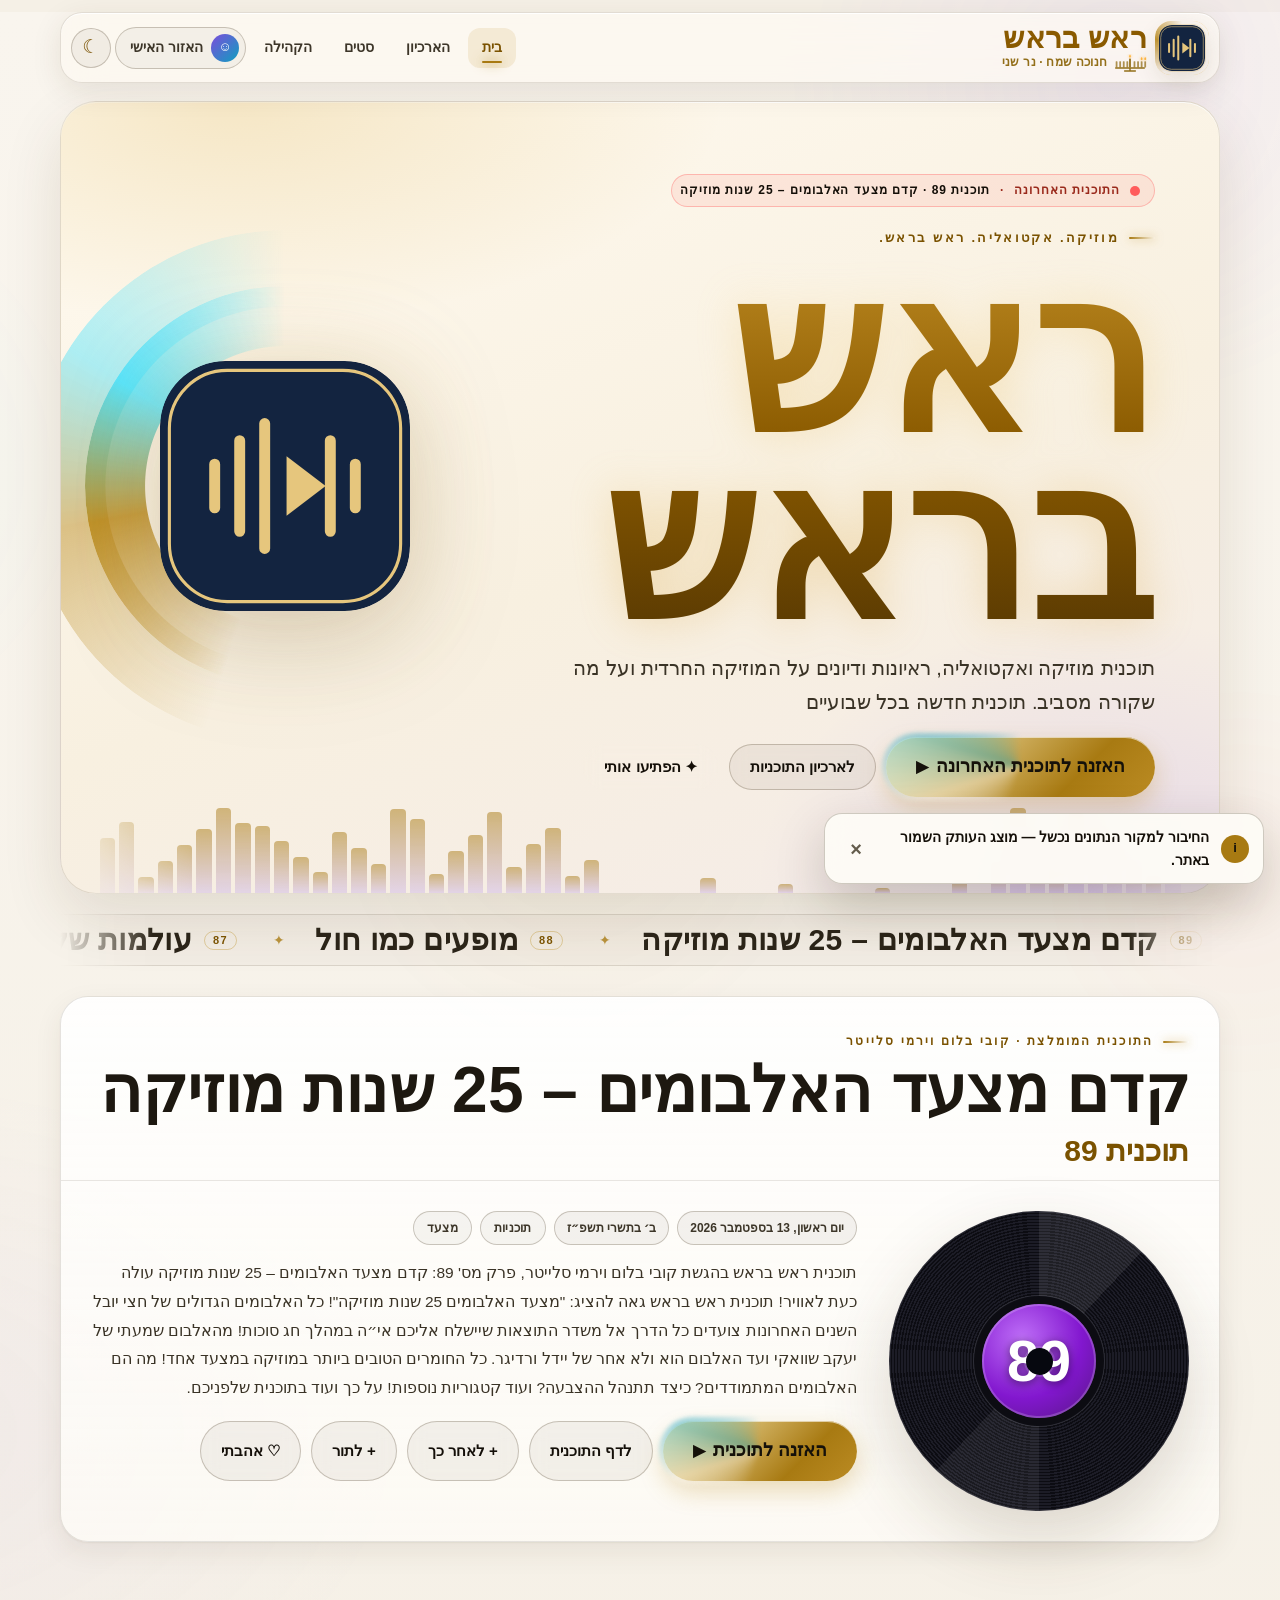
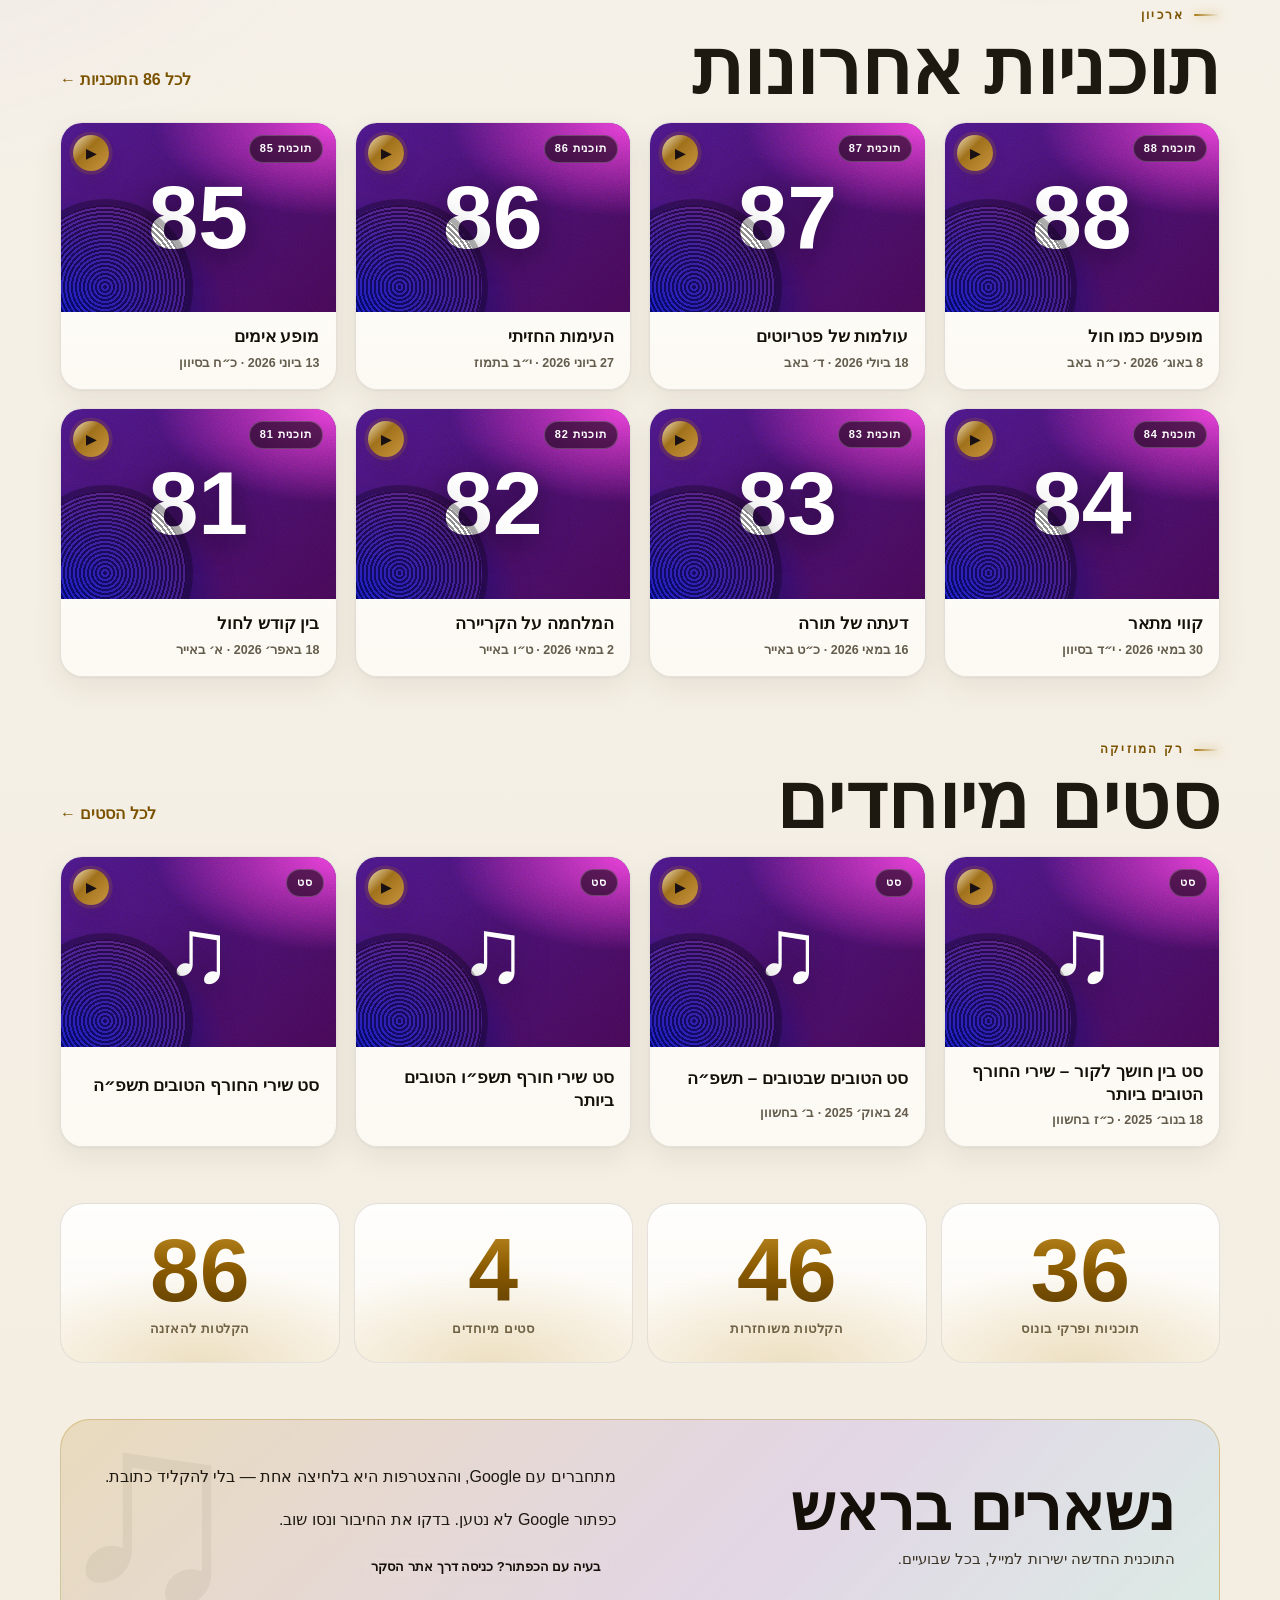
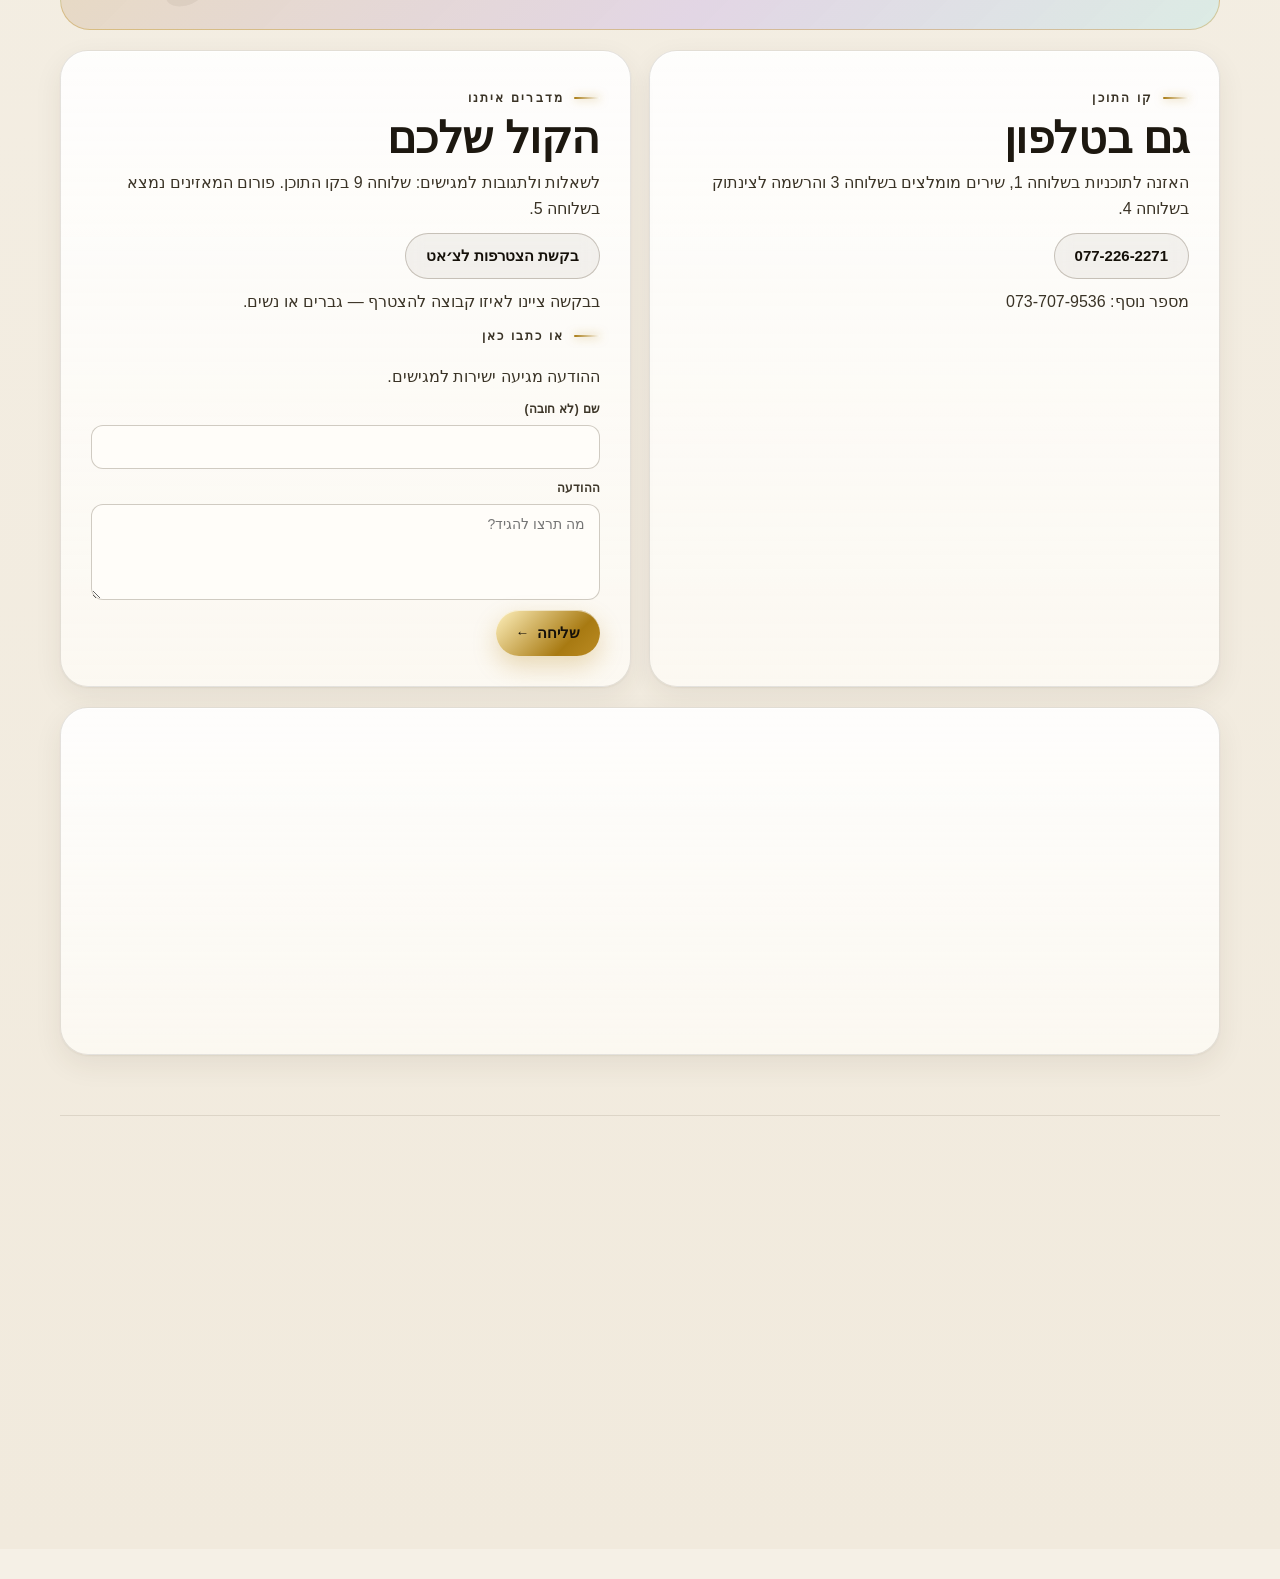
==== commit b739f299: "Remove all mentions of קו המכלול Rename the legacy season and its episode titles/tags to "הארכיון המ" ====
--- a/index.html
+++ b/index.html
@@ -66,7 +66,7 @@
       <section id="sets" class="grid-section"></section>
       <section id="stats"></section>
       <section id="follow"></section>
-      <section id="about" class="card about-section" data-reveal><div class="card-body"><p class="kicker">מאחורי המיקרופון</p><h2>שתי דעות. שיחה אחת.</h2><p>ראש בראש היא תוכנית מוזיקה ואקטואליה בהגשת קובי בלום וירמי סלייטר. ראיונות עם אמנים, דיונים על המוזיקה החרדית, שיחות עם מאזינים ופרקים מיוחדים.</p><p>את התוכנית ייסד מיכאל לוי. בארכיון תמצאו גם את תקופת ההגשה שלו לצד קובי בלום, את גרסת השלישייה ואת ההקלטות המשוחזרות מקו המכלול.</p><a class="btn" href="archive.html">לגלות את הארכיון</a></div></section>
+      <section id="about" class="card about-section" data-reveal><div class="card-body"><p class="kicker">מאחורי המיקרופון</p><h2>שתי דעות. שיחה אחת.</h2><p>ראש בראש היא תוכנית מוזיקה ואקטואליה בהגשת קובי בלום וירמי סלייטר. ראיונות עם אמנים, דיונים על המוזיקה החרדית, שיחות עם מאזינים ופרקים מיוחדים.</p><p>את התוכנית ייסד מיכאל לוי. בארכיון תמצאו גם את תקופת ההגשה שלו לצד קובי בלום, את גרסת השלישייה ואת ההקלטות המשוחזרות מהארכיון הישן.</p><a class="btn" href="archive.html">לגלות את הארכיון</a></div></section>
     </main>
 
     <div id="site-footer"></div>
